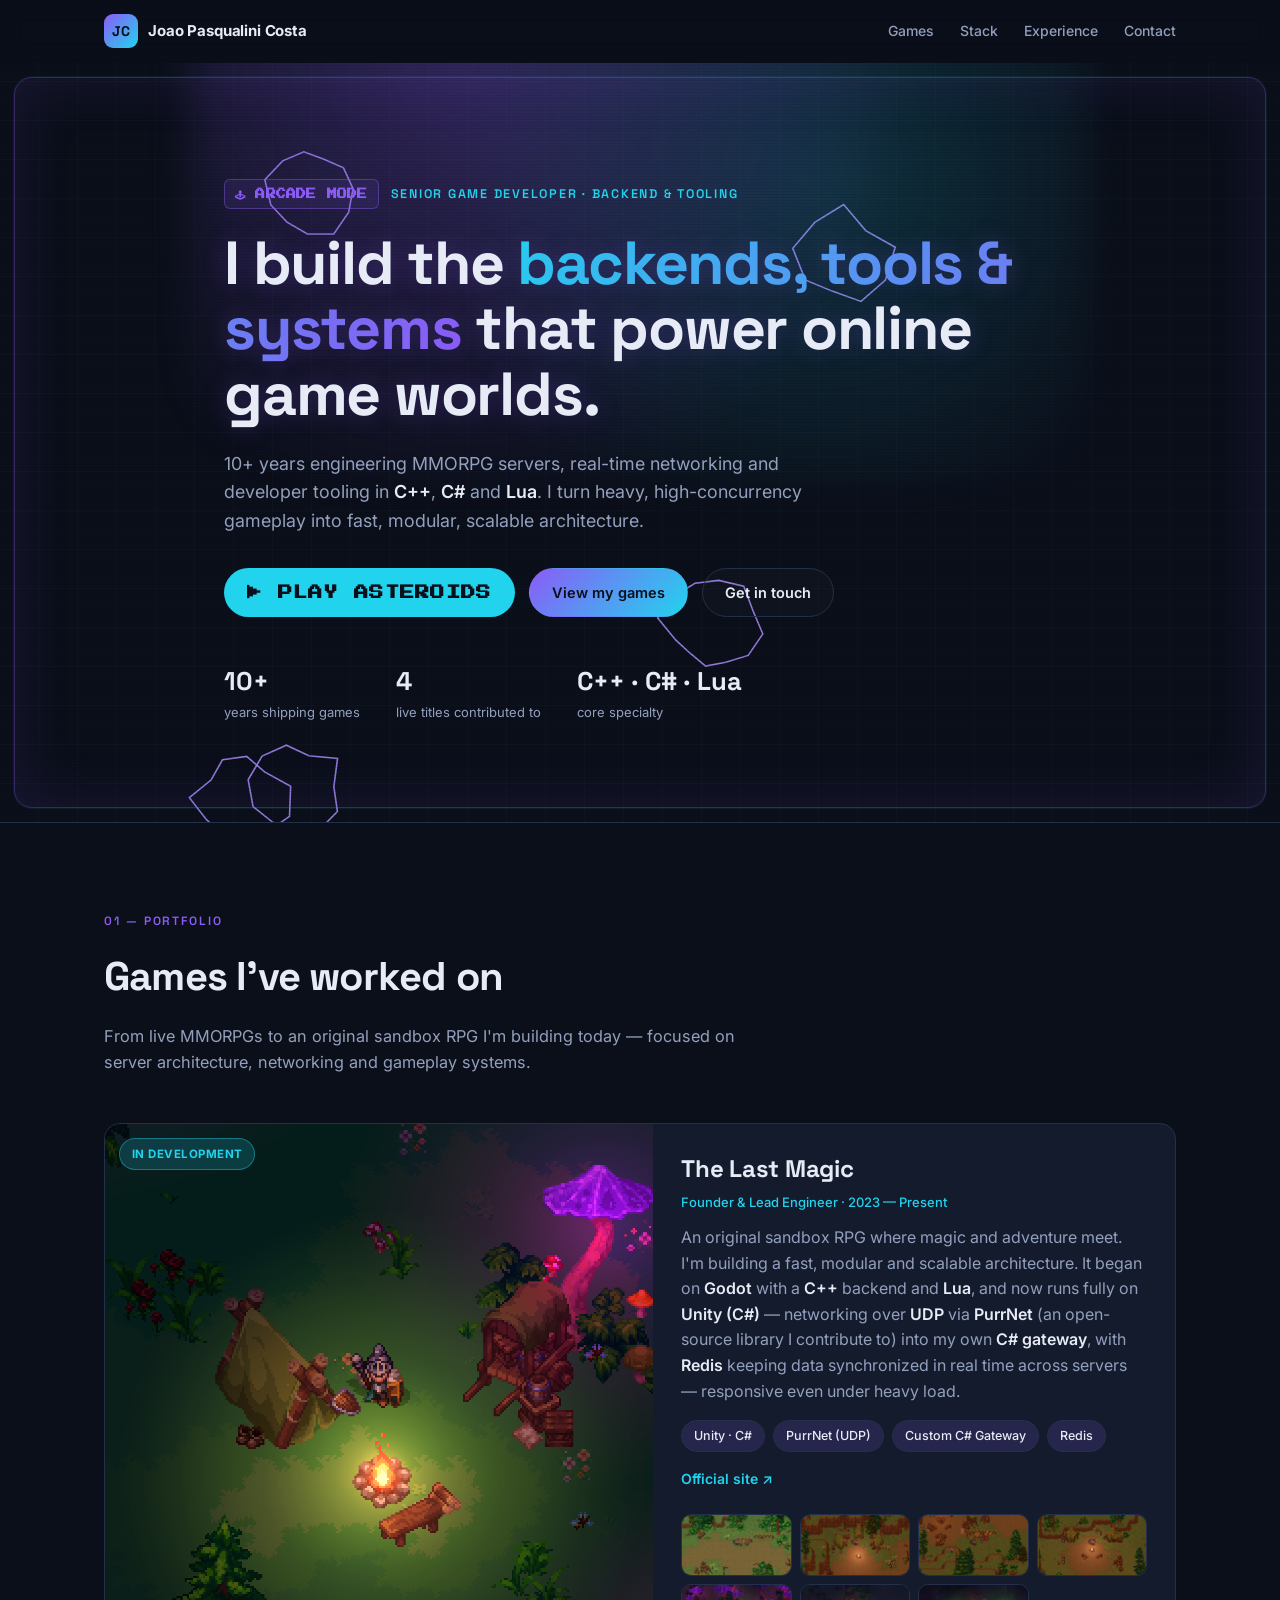
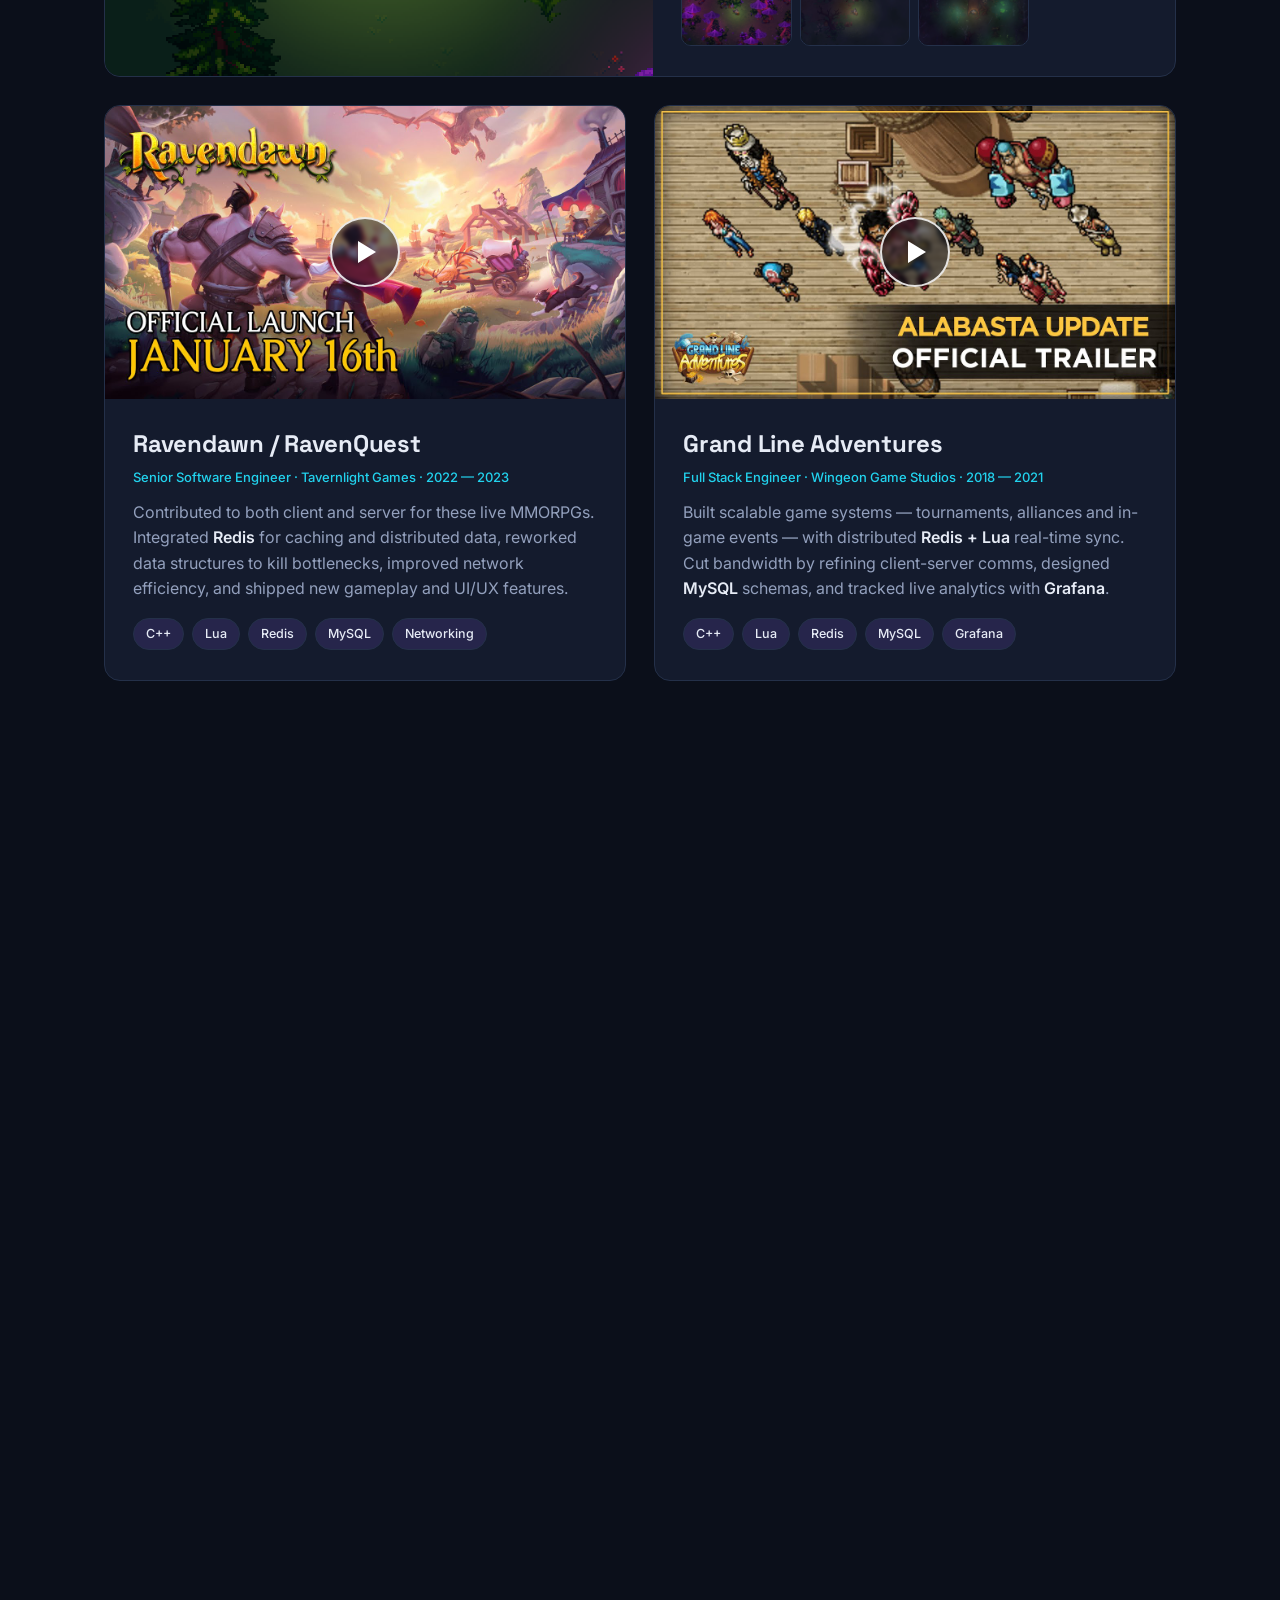
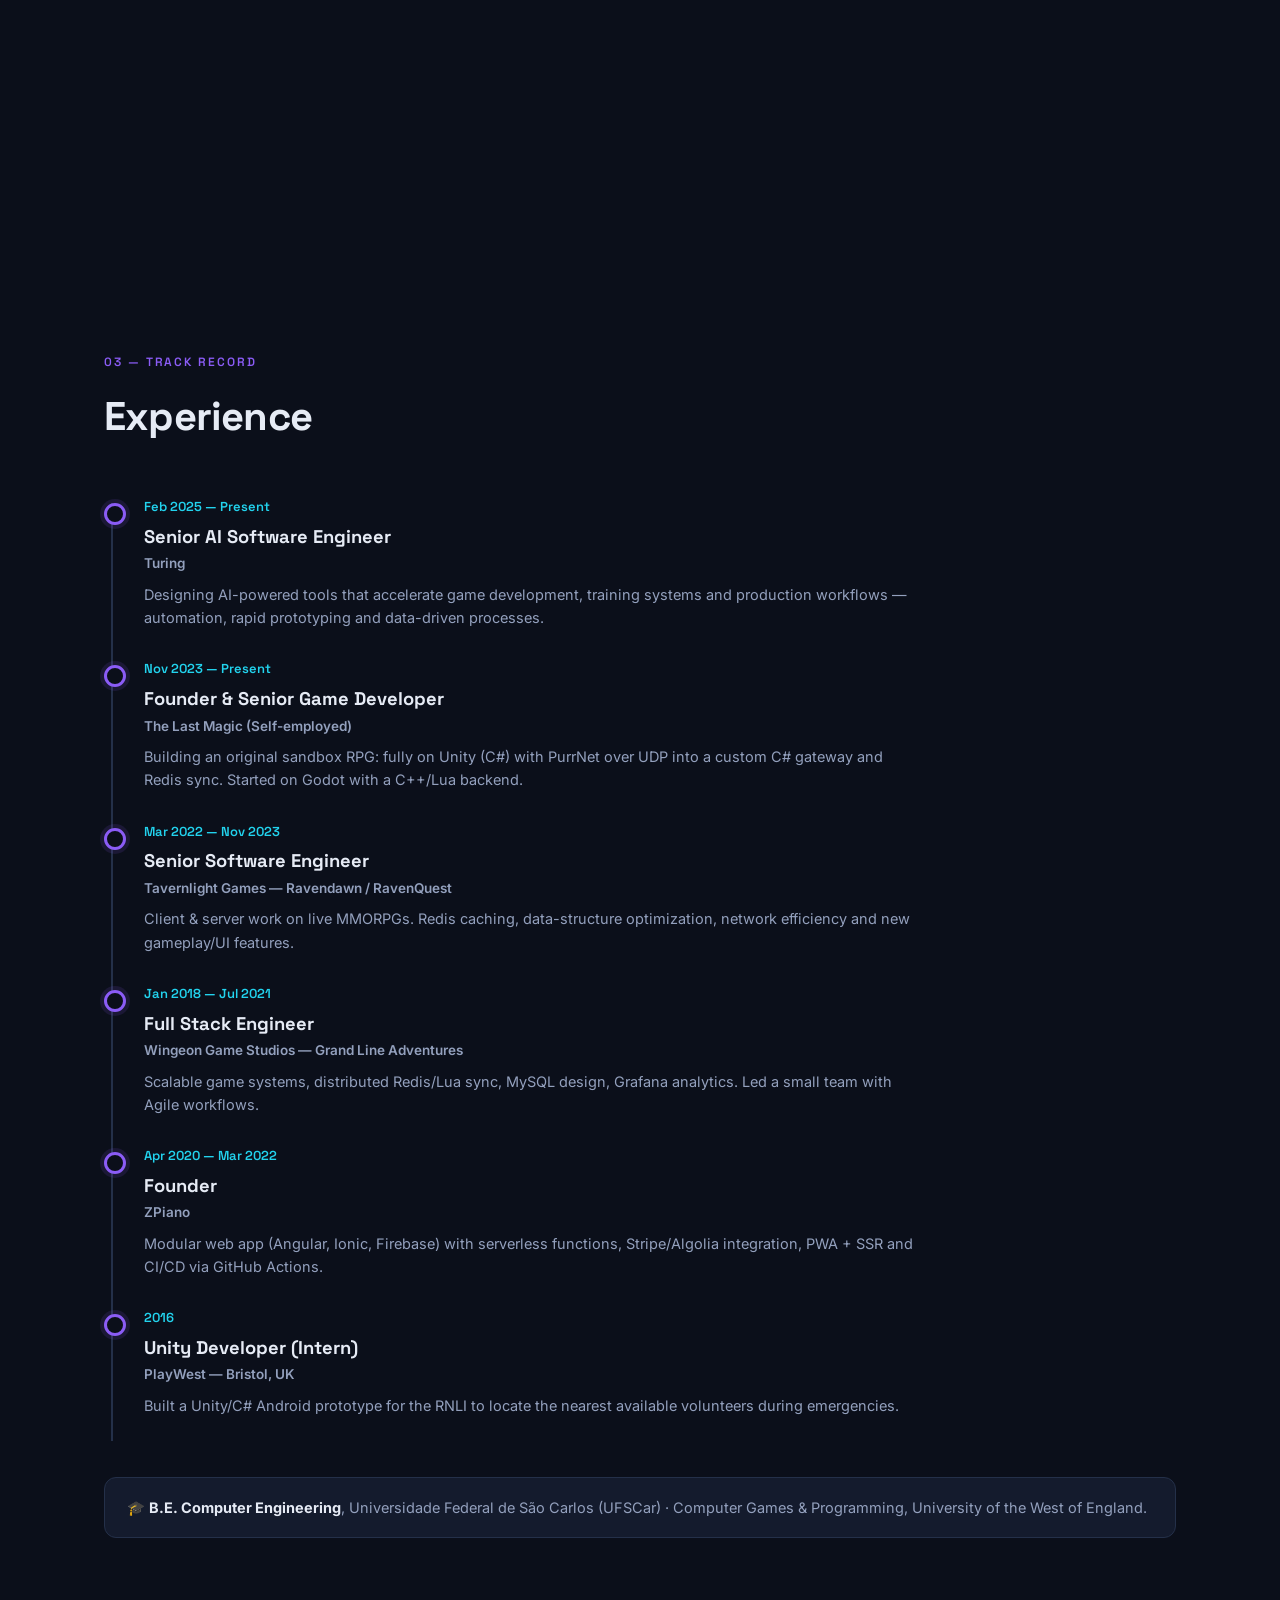
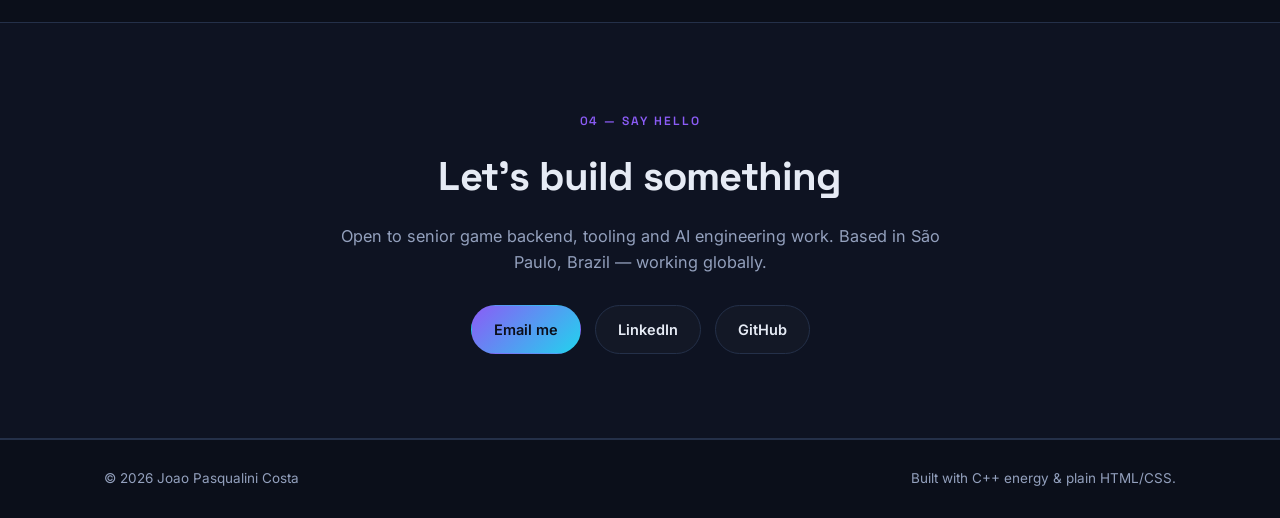
==== index.html @ 37dfdc65 "Add playable Asteroids arcade header Introduce a playable Asteroids minigame into the hero header: a" ====
<!DOCTYPE html>
<html lang="en">
<head>
  <meta charset="UTF-8" />
  <meta name="viewport" content="width=device-width, initial-scale=1.0" />
  <title>Joao Pasqualini Costa — Senior Game Developer</title>
  <meta name="description" content="Senior Game Developer & AI Software Engineer specializing in C++/Lua game backends, real-time networking, and tooling. Worked on Ravendawn, RavenQuest, Grand Line Adventures, and The Last Magic." />
  <meta name="author" content="Joao Pasqualini Costa" />
  <meta name="theme-color" content="#0b0f1a" />

  <!-- Open Graph -->
  <meta property="og:title" content="Joao Pasqualini Costa — Senior Game Developer" />
  <meta property="og:description" content="C++/Lua game backends, real-time networking & developer tooling. Builder of MMORPG worlds." />
  <meta property="og:type" content="website" />
  <meta property="og:image" content="assets/games/thelastmagic/game-preview.png" />

  <link rel="preconnect" href="https://fonts.googleapis.com" />
  <link rel="preconnect" href="https://fonts.gstatic.com" crossorigin />
  <link href="https://fonts.googleapis.com/css2?family=Inter:wght@400;500;600;700;800&family=Space+Grotesk:wght@500;600;700&family=Press+Start+2P&display=swap" rel="stylesheet" />
  <link rel="stylesheet" href="styles.css" />
</head>
<body>
  <!-- ===== NAV ===== -->
  <header class="nav" id="nav">
    <div class="nav__inner">
      <a href="#top" class="nav__brand">
        <span class="nav__mark">JC</span>
        <span class="nav__name">Joao Pasqualini Costa</span>
      </a>
      <nav class="nav__links" aria-label="Primary">
        <a href="#games">Games</a>
        <a href="#stack">Stack</a>
        <a href="#experience">Experience</a>
        <a href="#contact">Contact</a>
      </nav>
      <button class="nav__toggle" id="navToggle" aria-label="Toggle menu" aria-expanded="false">
        <span></span><span></span><span></span>
      </button>
    </div>
  </header>

  <main id="top">
    <!-- ===== HERO / ARCADE HEADER ===== -->
    <section class="hero" id="hero">
      <!-- Playable Asteroids backdrop -->
      <canvas class="hero__canvas" id="asteroids" aria-hidden="true"></canvas>
      <div class="hero__scanlines" aria-hidden="true"></div>
      <div class="hero__glow" aria-hidden="true"></div>

      <!-- In-game HUD -->
      <div class="hud" id="hud" hidden>
        <span class="hud__score">SCORE <b id="hudScore">0</b></span>
        <span class="hud__lives" id="hudLives">▲ ▲ ▲</span>
        <button class="hud__exit" id="gameExit" type="button">EXIT ✕</button>
      </div>

      <!-- Controls legend (desktop, while playing) -->
      <div class="controls" id="controlsHint" hidden>
        <span><kbd>◀</kbd><kbd>▶</kbd> Rotate</span>
        <span><kbd>▲</kbd> Thrust</span>
        <span><kbd>Space</kbd> Fire</span>
      </div>

      <!-- Game over overlay -->
      <div class="gameover" id="gameOver" hidden>
        <p class="gameover__title">GAME OVER</p>
        <p class="gameover__score">SCORE <span id="finalScore">0</span></p>
        <div class="gameover__actions">
          <button class="arcade-btn" id="gameRestart" type="button">↺ PLAY AGAIN</button>
          <button class="arcade-btn arcade-btn--ghost" id="gameOverExit" type="button">EXIT ✕</button>
        </div>
      </div>

      <!-- Touch controls (mobile) -->
      <div class="touch" id="touch" hidden>
        <div class="touch__left">
          <button class="touch__btn" data-key="ArrowLeft" aria-label="Rotate left">◀</button>
          <button class="touch__btn" data-key="ArrowRight" aria-label="Rotate right">▶</button>
        </div>
        <div class="touch__right">
          <button class="touch__btn" data-key="ArrowUp" aria-label="Thrust">▲</button>
          <button class="touch__btn touch__btn--fire" data-key="Space" aria-label="Fire">●</button>
        </div>
      </div>

      <div class="container hero__inner" id="heroContent">
        <p class="hero__eyebrow"><span class="hero__coin">🕹 ARCADE MODE</span> Senior Game Developer · Backend &amp; Tooling</p>
        <h1 class="hero__title">
          I build the <span class="grad">backends, tools &amp; systems</span> that power online game worlds.
        </h1>
        <p class="hero__lead">
          10+ years engineering MMORPG servers, real-time networking and developer tooling in
          <strong>C++</strong>, <strong>C#</strong> and <strong>Lua</strong>. I turn heavy, high-concurrency
          gameplay into fast, modular, scalable architecture.
        </p>
        <div class="hero__cta">
          <button class="btn btn--play" id="gameStart" type="button">▶ PLAY ASTEROIDS</button>
          <a class="btn btn--primary" href="#games">View my games</a>
          <a class="btn btn--ghost" href="#contact">Get in touch</a>
        </div>
        <ul class="hero__stats">
          <li><strong>10+</strong><span>years shipping games</span></li>
          <li><strong>4</strong><span>live titles contributed to</span></li>
          <li><strong>C++ · C# · Lua</strong><span>core specialty</span></li>
        </ul>
      </div>
    </section>

    <!-- ===== GAMES ===== -->
    <section class="section" id="games">
      <div class="container">
        <header class="section__head">
          <span class="section__kicker">01 — Portfolio</span>
          <h2 class="section__title">Games I've worked on</h2>
          <p class="section__sub">From live MMORPGs to an original sandbox RPG I'm building today — focused on server architecture, networking and gameplay systems.</p>
        </header>

        <!-- The Last Magic (featured) -->
        <article class="game game--featured">
          <div class="game__media">
            <span class="badge badge--live">In development</span>
            <img src="assets/games/thelastmagic/game-preview.png" alt="The Last Magic gameplay preview" loading="lazy" />
          </div>
          <div class="game__body">
            <div class="game__heading">
              <h3>The Last Magic</h3>
              <span class="game__role">Founder &amp; Lead Engineer · 2023 — Present</span>
            </div>
            <p>
              An original sandbox RPG where magic and adventure meet. I'm building a fast, modular and scalable
              architecture. It began on <strong>Godot</strong> with a <strong>C++</strong> backend and <strong>Lua</strong>,
              and now runs fully on <strong>Unity (C#)</strong> — networking over <strong>UDP</strong> via
              <strong>PurrNet</strong> (an open-source library I contribute to) into my own <strong>C# gateway</strong>,
              with <strong>Redis</strong> keeping data synchronized in real time across servers — responsive even under heavy load.
            </p>
            <ul class="chips">
              <li>Unity · C#</li><li>PurrNet (UDP)</li><li>Custom C# Gateway</li><li>Redis</li>
            </ul>
            <div class="game__links">
              <a class="link" href="https://thelastmagic.com/media" target="_blank" rel="noopener">Official site ↗</a>
            </div>

            <div class="gallery" id="tlm-gallery">
              <button class="gallery__thumb" data-full="assets/games/thelastmagic/1.png"><img src="assets/games/thelastmagic/1.png" alt="The Last Magic screenshot 1" loading="lazy" /></button>
              <button class="gallery__thumb" data-full="assets/games/thelastmagic/2.png"><img src="assets/games/thelastmagic/2.png" alt="The Last Magic screenshot 2" loading="lazy" /></button>
              <button class="gallery__thumb" data-full="assets/games/thelastmagic/3.png"><img src="assets/games/thelastmagic/3.png" alt="The Last Magic screenshot 3" loading="lazy" /></button>
              <button class="gallery__thumb" data-full="assets/games/thelastmagic/4.png"><img src="assets/games/thelastmagic/4.png" alt="The Last Magic screenshot 4" loading="lazy" /></button>
              <button class="gallery__thumb" data-full="assets/games/thelastmagic/5.png"><img src="assets/games/thelastmagic/5.png" alt="The Last Magic screenshot 5" loading="lazy" /></button>
              <button class="gallery__thumb" data-full="assets/games/thelastmagic/6.png"><img src="assets/games/thelastmagic/6.png" alt="The Last Magic screenshot 6" loading="lazy" /></button>
              <button class="gallery__thumb" data-full="assets/games/thelastmagic/7.png"><img src="assets/games/thelastmagic/7.png" alt="The Last Magic screenshot 7" loading="lazy" /></button>
            </div>
          </div>
        </article>

        <!-- Two-up grid: Ravendawn + Grand Line -->
        <div class="game-grid">
          <article class="game game--card">
            <button class="game__media game__media--video" data-video="shuULlsl6G8" aria-label="Play Ravendawn / RavenQuest trailer">
              <img src="assets/games/ravendawn/cover.jpg" alt="Ravendawn / RavenQuest" loading="lazy" />
              <span class="play" aria-hidden="true"></span>
            </button>
            <div class="game__body">
              <div class="game__heading">
                <h3>Ravendawn / RavenQuest</h3>
                <span class="game__role">Senior Software Engineer · Tavernlight Games · 2022 — 2023</span>
              </div>
              <p>
                Contributed to both client and server for these live MMORPGs. Integrated <strong>Redis</strong> for
                caching and distributed data, reworked data structures to kill bottlenecks, improved network
                efficiency, and shipped new gameplay and UI/UX features.
              </p>
              <ul class="chips">
                <li>C++</li><li>Lua</li><li>Redis</li><li>MySQL</li><li>Networking</li>
              </ul>
            </div>
          </article>

          <article class="game game--card">
            <button class="game__media game__media--video" data-video="isOuPakU_o4" aria-label="Play Grand Line Adventures trailer">
              <img src="assets/games/grandline/cover.jpg" alt="Grand Line Adventures" loading="lazy" />
              <span class="play" aria-hidden="true"></span>
            </button>
            <div class="game__body">
              <div class="game__heading">
                <h3>Grand Line Adventures</h3>
                <span class="game__role">Full Stack Engineer · Wingeon Game Studios · 2018 — 2021</span>
              </div>
              <p>
                Built scalable game systems — tournaments, alliances and in-game events — with distributed
                <strong>Redis + Lua</strong> real-time sync. Cut bandwidth by refining client-server comms, designed
                <strong>MySQL</strong> schemas, and tracked live analytics with <strong>Grafana</strong>.
              </p>
              <ul class="chips">
                <li>C++</li><li>Lua</li><li>Redis</li><li>MySQL</li><li>Grafana</li>
              </ul>
            </div>
          </article>
        </div>
      </div>
    </section>

    <!-- ===== STACK ===== -->
    <section class="section section--alt" id="stack">
      <div class="container">
        <header class="section__head">
          <span class="section__kicker">02 — Toolbox</span>
          <h2 class="section__title">Stack &amp; specialties</h2>
          <p class="section__sub">My center of gravity is server-side: backend engines, real-time networking, data and the tooling that keeps a game studio moving.</p>
        </header>

        <div class="stack-grid">
          <div class="stack-card stack-card--wide">
            <h3>⚙️ Backend &amp; Game Servers</h3>
            <p>High-performance, event-driven game servers and gameplay systems.</p>
            <ul class="chips chips--lg">
              <li>C++</li><li>Lua</li><li>C#</li><li>Event-driven architecture</li><li>Modular &amp; scalable design</li><li>Game AI behaviors</li>
            </ul>
          </div>

          <div class="stack-card">
            <h3>🌐 Networking &amp; Real-time</h3>
            <p>Low-bandwidth, high-concurrency multiplayer.</p>
            <ul class="chips">
              <li>TCP</li><li>Redis pub/sub</li><li>Distributed sync</li><li>Caching</li>
            </ul>
          </div>

          <div class="stack-card">
            <h3>🗄️ Data &amp; Persistence</h3>
            <p>Schemas and stores tuned for game workloads.</p>
            <ul class="chips">
              <li>MySQL</li><li>Redis</li><li>Query optimization</li>
            </ul>
          </div>

          <div class="stack-card">
            <h3>🛠️ Tooling &amp; DevOps</h3>
            <p>Pipelines, analytics and automation for fast iteration.</p>
            <ul class="chips">
              <li>GitHub</li><li>GitHub Actions (CI/CD)</li><li>Grafana</li><li>Trello / Monday</li>
            </ul>
          </div>

          <div class="stack-card">
            <h3>🤖 AI &amp; Automation</h3>
            <p>AI-powered tools that accelerate development and reduce bottlenecks.</p>
            <ul class="chips">
              <li>AI dev tooling</li><li>Rapid prototyping</li><li>Workflow optimization</li><li>Python</li>
            </ul>
          </div>

          <div class="stack-card">
            <h3>🎮 Engines &amp; Web</h3>
            <p>Client-side and full-stack when a project needs it.</p>
            <ul class="chips">
              <li>Godot</li><li>Unity</li><li>TypeScript</li><li>Angular</li><li>Firebase</li>
            </ul>
          </div>
        </div>
      </div>
    </section>

    <!-- ===== EXPERIENCE ===== -->
    <section class="section" id="experience">
      <div class="container">
        <header class="section__head">
          <span class="section__kicker">03 — Track record</span>
          <h2 class="section__title">Experience</h2>
        </header>

        <ol class="timeline">
          <li class="timeline__item">
            <div class="timeline__when">Feb 2025 — Present</div>
            <div class="timeline__what">
              <h3>Senior AI Software Engineer</h3>
              <span class="timeline__org">Turing</span>
              <p>Designing AI-powered tools that accelerate game development, training systems and production workflows — automation, rapid prototyping and data-driven processes.</p>
            </div>
          </li>
          <li class="timeline__item">
            <div class="timeline__when">Nov 2023 — Present</div>
            <div class="timeline__what">
              <h3>Founder &amp; Senior Game Developer</h3>
              <span class="timeline__org">The Last Magic (Self-employed)</span>
              <p>Building an original sandbox RPG: fully on Unity (C#) with PurrNet over UDP into a custom C# gateway and Redis sync. Started on Godot with a C++/Lua backend.</p>
            </div>
          </li>
          <li class="timeline__item">
            <div class="timeline__when">Mar 2022 — Nov 2023</div>
            <div class="timeline__what">
              <h3>Senior Software Engineer</h3>
              <span class="timeline__org">Tavernlight Games — Ravendawn / RavenQuest</span>
              <p>Client &amp; server work on live MMORPGs. Redis caching, data-structure optimization, network efficiency and new gameplay/UI features.</p>
            </div>
          </li>
          <li class="timeline__item">
            <div class="timeline__when">Jan 2018 — Jul 2021</div>
            <div class="timeline__what">
              <h3>Full Stack Engineer</h3>
              <span class="timeline__org">Wingeon Game Studios — Grand Line Adventures</span>
              <p>Scalable game systems, distributed Redis/Lua sync, MySQL design, Grafana analytics. Led a small team with Agile workflows.</p>
            </div>
          </li>
          <li class="timeline__item">
            <div class="timeline__when">Apr 2020 — Mar 2022</div>
            <div class="timeline__what">
              <h3>Founder</h3>
              <span class="timeline__org">ZPiano</span>
              <p>Modular web app (Angular, Ionic, Firebase) with serverless functions, Stripe/Algolia integration, PWA + SSR and CI/CD via GitHub Actions.</p>
            </div>
          </li>
          <li class="timeline__item">
            <div class="timeline__when">2016</div>
            <div class="timeline__what">
              <h3>Unity Developer (Intern)</h3>
              <span class="timeline__org">PlayWest — Bristol, UK</span>
              <p>Built a Unity/C# Android prototype for the RNLI to locate the nearest available volunteers during emergencies.</p>
            </div>
          </li>
        </ol>

        <p class="edu">
          🎓 <strong>B.E. Computer Engineering</strong>, Universidade Federal de São Carlos (UFSCar) ·
          Computer Games &amp; Programming, University of the West of England.
        </p>
      </div>
    </section>

    <!-- ===== CONTACT ===== -->
    <section class="section section--alt" id="contact">
      <div class="container contact">
        <span class="section__kicker">04 — Say hello</span>
        <h2 class="section__title">Let's build something</h2>
        <p class="section__sub">Open to senior game backend, tooling and AI engineering work. Based in São Paulo, Brazil — working globally.</p>
        <div class="contact__links">
          <a class="btn btn--primary" href="mailto:joao_pc23@hotmail.com">Email me</a>
          <a class="btn btn--ghost" href="https://www.linkedin.com/in/joaopasqualini-costa-9908051a0" target="_blank" rel="noopener">LinkedIn</a>
          <a class="btn btn--ghost" href="https://github.com/conde2" target="_blank" rel="noopener">GitHub</a>
        </div>
      </div>
    </section>
  </main>

  <footer class="footer">
    <div class="container footer__inner">
      <span>© <span id="year"></span> Joao Pasqualini Costa</span>
      <span>Built with C++ energy &amp; plain HTML/CSS.</span>
    </div>
  </footer>

  <!-- Lightbox -->
  <div class="lightbox" id="lightbox" aria-hidden="true">
    <button class="lightbox__close" id="lightboxClose" aria-label="Close">×</button>
    <button class="lightbox__nav lightbox__nav--prev" id="lightboxPrev" aria-label="Previous">‹</button>
    <img class="lightbox__img" id="lightboxImg" alt="" />
    <button class="lightbox__nav lightbox__nav--next" id="lightboxNext" aria-label="Next">›</button>
  </div>

  <!-- Video modal -->
  <div class="videobox" id="videobox" aria-hidden="true">
    <button class="lightbox__close" id="videoClose" aria-label="Close">×</button>
    <div class="videobox__frame">
      <iframe id="videoFrame" title="Trailer" allow="accelerometer; autoplay; clipboard-write; encrypted-media; gyroscope; picture-in-picture" allowfullscreen></iframe>
    </div>
  </div>

  <script src="asteroids.js"></script>
  <script src="script.js"></script>
</body>
</html>
---- styles.css ----
/* ===== Tokens ===== */
:root {
  --bg:        #0b0f1a;
  --bg-alt:    #0e1322;
  --card:      #141b2d;
  --card-2:    #1a2236;
  --border:    #243049;
  --text:      #e6ebf5;
  --muted:     #93a0bd;
  --accent:    #8b5cf6;
  --accent-2:  #22d3ee;
  --accent-soft: rgba(139, 92, 246, 0.15);
  --radius:    16px;
  --maxw:      1120px;
  --shadow:    0 20px 50px -20px rgba(0, 0, 0, 0.7);
  --font:      'Inter', system-ui, -apple-system, Segoe UI, Roboto, sans-serif;
  --display:   'Space Grotesk', var(--font);
}

* { box-sizing: border-box; margin: 0; padding: 0; }
[hidden] { display: none !important; }
html { scroll-behavior: smooth; scroll-padding-top: 80px; }
body {
  font-family: var(--font);
  background: var(--bg);
  color: var(--text);
  line-height: 1.6;
  -webkit-font-smoothing: antialiased;
  overflow-x: hidden;
}
img { max-width: 100%; display: block; }
a { color: inherit; text-decoration: none; }
.container { width: 100%; max-width: var(--maxw); margin: 0 auto; padding: 0 24px; }
.grad {
  background: linear-gradient(100deg, var(--accent-2), var(--accent));
  -webkit-background-clip: text; background-clip: text; color: transparent;
}

/* ===== Nav ===== */
.nav {
  position: sticky; top: 0; z-index: 50;
  backdrop-filter: blur(12px);
  background: rgba(11, 15, 26, 0.72);
  border-bottom: 1px solid transparent;
  transition: border-color .3s, background .3s;
}
.nav.is-scrolled { border-color: var(--border); background: rgba(11, 15, 26, 0.9); }
.nav__inner {
  max-width: var(--maxw); margin: 0 auto; padding: 14px 24px;
  display: flex; align-items: center; justify-content: space-between; gap: 16px;
}
.nav__brand { display: flex; align-items: center; gap: 10px; font-weight: 700; }
.nav__mark {
  display: grid; place-items: center; width: 34px; height: 34px; border-radius: 9px;
  background: linear-gradient(135deg, var(--accent), var(--accent-2));
  color: #0b0f1a; font-family: var(--display); font-weight: 700; font-size: 14px;
}
.nav__name { font-size: 15px; letter-spacing: -.01em; }
.nav__links { display: flex; gap: 26px; }
.nav__links a { color: var(--muted); font-size: 14px; font-weight: 500; transition: color .2s; }
.nav__links a:hover { color: var(--text); }
.nav__toggle { display: none; flex-direction: column; gap: 5px; background: none; border: 0; cursor: pointer; padding: 6px; }
.nav__toggle span { width: 24px; height: 2px; background: var(--text); border-radius: 2px; transition: .3s; }

/* ===== Hero / Arcade header ===== */
.hero {
  position: relative; padding: 92px 0 76px; overflow: hidden;
  min-height: min(86vh, 760px); display: flex; align-items: center;
  border-bottom: 1px solid var(--border);
  background:
    linear-gradient(rgba(11,15,26,.4), rgba(11,15,26,.4)),
    repeating-linear-gradient(0deg, transparent 0 38px, rgba(36,48,73,.18) 38px 39px),
    repeating-linear-gradient(90deg, transparent 0 38px, rgba(36,48,73,.18) 38px 39px);
}
/* neon cabinet frame */
.hero::after {
  content: ""; position: absolute; inset: 14px; border-radius: 18px; z-index: 4;
  border: 1px solid rgba(139,92,246,.35);
  box-shadow: inset 0 0 60px rgba(139,92,246,.12), 0 0 0 1px rgba(34,211,238,.08);
  pointer-events: none;
}
.hero__canvas { position: absolute; inset: 0; width: 100%; height: 100%; z-index: 1; pointer-events: none; }
.hero__scanlines {
  position: absolute; inset: 0; z-index: 3; pointer-events: none; opacity: .5;
  background: repeating-linear-gradient(0deg, rgba(0,0,0,.18) 0 1px, transparent 1px 3px);
  mix-blend-mode: multiply;
}
.hero__glow {
  position: absolute; top: -180px; left: 50%; transform: translateX(-50%);
  width: 900px; height: 600px; z-index: 2;
  background: radial-gradient(circle at 30% 30%, rgba(139,92,246,.30), transparent 60%),
              radial-gradient(circle at 70% 50%, rgba(34,211,238,.18), transparent 55%);
  filter: blur(20px); pointer-events: none;
}
.hero__inner { position: relative; z-index: 5; max-width: 880px; transition: opacity .35s ease, transform .35s ease; }
.hero__eyebrow {
  font-family: var(--display); text-transform: uppercase; letter-spacing: .14em;
  font-size: 12.5px; color: var(--accent-2); font-weight: 600; margin-bottom: 22px;
  display: flex; align-items: center; gap: 12px; flex-wrap: wrap;
}
.hero__coin {
  font-family: 'Press Start 2P', var(--display); font-size: 10px; letter-spacing: .02em;
  color: var(--accent); padding: 6px 10px; border: 1px solid rgba(139,92,246,.4);
  border-radius: 6px; background: rgba(139,92,246,.1); animation: coinblink 1.4s steps(2) infinite;
}
@keyframes coinblink { 0%,60% { opacity: 1; } 61%,100% { opacity: .55; } }
.hero__title {
  font-family: var(--display); font-weight: 700; letter-spacing: -.02em;
  font-size: clamp(2.1rem, 5.2vw, 3.8rem); line-height: 1.08; margin-bottom: 22px;
  text-shadow: 0 0 24px rgba(139,92,246,.25);
}
.hero__lead { font-size: clamp(1rem, 1.4vw, 1.2rem); color: var(--muted); max-width: 640px; }
.hero__lead strong { color: var(--text); font-weight: 600; }
.hero__cta { display: flex; flex-wrap: wrap; gap: 14px; margin: 32px 0 44px; }
.hero__stats { display: flex; flex-wrap: wrap; gap: 36px; list-style: none; }
.hero__stats li { display: flex; flex-direction: column; }
.hero__stats strong { font-family: var(--display); font-size: 1.6rem; color: var(--text); }
.hero__stats span { font-size: 13px; color: var(--muted); }

/* Playing state: fade the marketing copy, let the game breathe */
.hero.is-playing .hero__inner { opacity: 0; transform: scale(.98); pointer-events: none; }
.hero.is-playing .hero__canvas { pointer-events: auto; }
.hero.is-playing .hero__scanlines { opacity: .35; }

/* Play button (arcade) */
.btn--play {
  font-family: 'Press Start 2P', var(--display); font-size: 11px; letter-spacing: .02em;
  color: #0b0f1a; background: var(--accent-2); border-color: var(--accent-2);
  box-shadow: 0 0 0 0 rgba(34,211,238,.5); animation: playpulse 2s infinite;
}
.btn--play:hover { transform: translateY(-2px); background: #5ee7f7; }
@keyframes playpulse {
  0% { box-shadow: 0 0 0 0 rgba(34,211,238,.5); }
  70% { box-shadow: 0 0 0 12px rgba(34,211,238,0); }
  100% { box-shadow: 0 0 0 0 rgba(34,211,238,0); }
}

/* HUD */
.hud {
  position: absolute; top: 30px; left: 0; right: 0; z-index: 6;
  display: flex; align-items: center; justify-content: space-between; gap: 16px;
  padding: 0 40px; font-family: 'Press Start 2P', var(--display); font-size: 12px;
  color: var(--accent-2); pointer-events: none;
}
.hud__score b { color: #fff; }
.hud__lives { color: var(--accent); letter-spacing: 3px; }
.hud__exit {
  font-family: inherit; font-size: 10px; color: #0b0f1a; background: var(--accent-2);
  border: 1px solid var(--accent-2); border-radius: 6px; padding: 9px 12px; cursor: pointer; pointer-events: auto;
  box-shadow: 0 0 16px rgba(34,211,238,.45); transition: transform .15s, background .2s, box-shadow .2s;
}
.hud__exit:hover { background: #5ee7f7; transform: translateY(-1px); box-shadow: 0 0 22px rgba(34,211,238,.7); }

/* Controls legend */
.controls {
  position: absolute; left: 50%; bottom: 26px; transform: translateX(-50%); z-index: 6;
  display: flex; gap: 22px; flex-wrap: wrap; justify-content: center;
  padding: 10px 18px; border-radius: 10px; pointer-events: none;
  background: rgba(11,15,26,.6); border: 1px solid var(--border); backdrop-filter: blur(6px);
  font-size: 12.5px; color: var(--muted);
}
.controls span { display: inline-flex; align-items: center; gap: 7px; }
.controls kbd {
  font-family: 'Press Start 2P', var(--display); font-size: 9px; line-height: 1; color: var(--text);
  background: rgba(255,255,255,.06); border: 1px solid var(--border); border-bottom-width: 2px;
  border-radius: 5px; padding: 6px 7px; min-width: 22px; text-align: center;
}

/* Game over */
.gameover {
  position: absolute; inset: 0; z-index: 7; display: grid; place-content: center; gap: 18px;
  text-align: center; background: rgba(5,8,15,.72); backdrop-filter: blur(2px);
}
.gameover__title {
  font-family: 'Press Start 2P', var(--display); font-size: clamp(20px, 5vw, 40px);
  color: var(--accent); text-shadow: 0 0 24px rgba(139,92,246,.6);
}
.gameover__score { font-family: 'Press Start 2P', var(--display); font-size: 14px; color: var(--accent-2); }
.arcade-btn {
  justify-self: center; font-family: 'Press Start 2P', var(--display); font-size: 12px;
  color: #0b0f1a; background: var(--accent-2); border: 0; border-radius: 8px;
  padding: 14px 20px; cursor: pointer; transition: transform .15s, background .2s;
}
.arcade-btn:hover { transform: translateY(-2px); background: #5ee7f7; }
.gameover__actions { display: flex; gap: 14px; justify-content: center; flex-wrap: wrap; }
.arcade-btn--ghost { background: transparent; color: var(--accent-2); border: 1px solid var(--accent-2); }
.arcade-btn--ghost:hover { background: rgba(34,211,238,.12); color: #fff; }

/* Touch controls */
.touch {
  position: absolute; left: 0; right: 0; bottom: 26px; z-index: 6;
  display: flex; justify-content: space-between; padding: 0 26px; pointer-events: none;
}
.touch__left, .touch__right { display: flex; gap: 14px; pointer-events: auto; }
.touch__btn {
  width: 58px; height: 58px; border-radius: 50%; font-size: 18px;
  background: rgba(20,27,45,.7); color: #fff; border: 1px solid var(--accent);
  backdrop-filter: blur(4px); cursor: pointer; user-select: none; -webkit-user-select: none; touch-action: none;
}
.touch__btn:active { background: var(--accent); }
.touch__btn--fire { color: var(--accent-2); border-color: var(--accent-2); font-size: 24px; }

/* ===== Buttons ===== */
.btn {
  display: inline-flex; align-items: center; gap: 8px;
  padding: 12px 22px; border-radius: 999px; font-weight: 600; font-size: 14.5px;
  border: 1px solid transparent; cursor: pointer; transition: transform .15s, box-shadow .2s, background .2s;
}
.btn--primary { background: linear-gradient(135deg, var(--accent), var(--accent-2)); color: #0b0f1a; }
.btn--primary:hover { transform: translateY(-2px); box-shadow: 0 12px 30px -8px rgba(139,92,246,.6); }
.btn--ghost { border-color: var(--border); color: var(--text); background: rgba(255,255,255,.02); }
.btn--ghost:hover { border-color: var(--accent); color: #fff; transform: translateY(-2px); }

/* ===== Sections ===== */
.section { padding: 84px 0; }
.section--alt { background: var(--bg-alt); border-top: 1px solid var(--border); border-bottom: 1px solid var(--border); }
.section__head { max-width: 640px; margin-bottom: 48px; }
.section__kicker {
  font-family: var(--display); text-transform: uppercase; letter-spacing: .16em;
  font-size: 12px; color: var(--accent); font-weight: 600;
}
.section__title {
  font-family: var(--display); font-weight: 700; letter-spacing: -.02em;
  font-size: clamp(1.7rem, 3.4vw, 2.5rem); margin: 12px 0 14px;
}
.section__sub { color: var(--muted); font-size: 1.02rem; }

/* ===== Game cards ===== */
.game { background: var(--card); border: 1px solid var(--border); border-radius: var(--radius); overflow: hidden; }
.game__media { position: relative; aspect-ratio: 16 / 9; overflow: hidden; background: #0b0f1a; }
.game__media img { width: 100%; height: 100%; object-fit: cover; transition: transform .6s ease; }
.game:hover .game__media img { transform: scale(1.04); }
.game__body { padding: 26px 28px 30px; }
.game__heading { margin-bottom: 12px; }
.game__heading h3 { font-family: var(--display); font-size: 1.5rem; letter-spacing: -.01em; }
.game__role { display: block; font-size: 13px; color: var(--accent-2); margin-top: 4px; font-weight: 500; }
.game__body p { color: var(--muted); margin-bottom: 16px; }
.game__body p strong { color: var(--text); font-weight: 600; }
.game__links { margin-top: 14px; }
.link { color: var(--accent-2); font-weight: 600; font-size: 14px; }
.link:hover { color: #fff; }

.game--featured { margin-bottom: 28px; }
@media (min-width: 900px) {
  .game--featured { display: grid; grid-template-columns: 1.05fr 1fr; }
  .game--featured .game__media { aspect-ratio: auto; height: 100%; min-height: 420px; }
}

.badge {
  position: absolute; top: 14px; left: 14px; z-index: 2;
  font-size: 11.5px; font-weight: 700; letter-spacing: .04em; text-transform: uppercase;
  padding: 6px 12px; border-radius: 999px; backdrop-filter: blur(6px);
}
.badge--live { background: rgba(34,211,238,.18); color: var(--accent-2); border: 1px solid rgba(34,211,238,.4); }

.game-grid { display: grid; gap: 28px; grid-template-columns: 1fr; }
@media (min-width: 760px) { .game-grid { grid-template-columns: 1fr 1fr; } }

/* video overlay */
.game__media--video { display: block; cursor: pointer; }
.play {
  position: absolute; inset: 0; margin: auto; width: 70px; height: 70px;
  border-radius: 50%; background: rgba(11,15,26,.55); border: 2px solid rgba(255,255,255,.85);
  display: grid; place-items: center; transition: .25s; backdrop-filter: blur(2px);
}
.play::after { content: ""; border-style: solid; border-width: 11px 0 11px 18px; border-color: transparent transparent transparent #fff; margin-left: 4px; }
.game__media--video:hover .play { background: var(--accent); border-color: var(--accent); transform: scale(1.08); }

/* ===== Chips ===== */
.chips { display: flex; flex-wrap: wrap; gap: 8px; list-style: none; }
.chips li {
  font-size: 12.5px; font-weight: 500; color: var(--text);
  padding: 5px 12px; border-radius: 999px;
  background: var(--accent-soft); border: 1px solid var(--border);
}
.chips--lg li { font-size: 13.5px; padding: 7px 14px; }

/* ===== Gallery ===== */
.gallery { display: grid; grid-template-columns: repeat(4, 1fr); gap: 8px; margin-top: 22px; }
.gallery__thumb { padding: 0; border: 1px solid var(--border); border-radius: 10px; overflow: hidden; cursor: pointer; background: #0b0f1a; aspect-ratio: 16/9; }
.gallery__thumb img { width: 100%; height: 100%; object-fit: cover; transition: transform .4s, opacity .2s; opacity: .82; }
.gallery__thumb:hover img { transform: scale(1.08); opacity: 1; }
@media (max-width: 520px) { .gallery { grid-template-columns: repeat(3, 1fr); } }

/* ===== Stack grid ===== */
.stack-grid { display: grid; gap: 20px; grid-template-columns: repeat(auto-fit, minmax(260px, 1fr)); }
.stack-card {
  background: var(--card); border: 1px solid var(--border); border-radius: var(--radius);
  padding: 26px; transition: transform .2s, border-color .2s;
}
.stack-card:hover { transform: translateY(-4px); border-color: var(--accent); }
.stack-card--wide { grid-column: span 2; background: linear-gradient(160deg, var(--card-2), var(--card)); }
@media (max-width: 620px) { .stack-card--wide { grid-column: span 1; } }
.stack-card h3 { font-family: var(--display); font-size: 1.15rem; margin-bottom: 8px; }
.stack-card p { color: var(--muted); font-size: 14px; margin-bottom: 16px; }

/* ===== Timeline ===== */
.timeline { list-style: none; position: relative; max-width: 820px; }
.timeline::before { content: ""; position: absolute; left: 7px; top: 6px; bottom: 6px; width: 2px; background: var(--border); }
.timeline__item { position: relative; padding: 0 0 30px 40px; }
.timeline__item::before {
  content: ""; position: absolute; left: 0; top: 6px; width: 16px; height: 16px; border-radius: 50%;
  background: var(--bg); border: 3px solid var(--accent); box-shadow: 0 0 0 4px rgba(139,92,246,.12);
}
.timeline__when { font-family: var(--display); font-size: 13px; color: var(--accent-2); font-weight: 600; margin-bottom: 4px; }
.timeline__what h3 { font-size: 1.15rem; font-family: var(--display); }
.timeline__org { display: block; font-size: 13.5px; color: var(--muted); font-weight: 600; margin: 2px 0 8px; }
.timeline__what p { color: var(--muted); font-size: 14.5px; }
.edu { margin-top: 30px; padding: 18px 22px; background: var(--card); border: 1px solid var(--border); border-radius: 12px; color: var(--muted); font-size: 14.5px; }
.edu strong { color: var(--text); }

/* ===== Contact ===== */
.contact { text-align: center; max-width: 680px; }
.contact .section__sub { margin: 0 auto; }
.contact__links { display: flex; flex-wrap: wrap; gap: 14px; justify-content: center; margin-top: 30px; }

/* ===== Footer ===== */
.footer { border-top: 1px solid var(--border); padding: 28px 0; }
.footer__inner { display: flex; justify-content: space-between; flex-wrap: wrap; gap: 8px; color: var(--muted); font-size: 13.5px; }

/* ===== Lightbox ===== */
.lightbox {
  position: fixed; inset: 0; z-index: 100; display: none;
  background: rgba(5, 8, 15, 0.94); place-items: center; padding: 5vw;
}
.lightbox.is-open { display: grid; }
.lightbox__img { max-width: 92vw; max-height: 86vh; border-radius: 10px; box-shadow: var(--shadow); }
.lightbox__close, .lightbox__nav {
  position: absolute; background: rgba(255,255,255,.08); color: #fff; border: 1px solid var(--border);
  cursor: pointer; border-radius: 50%; display: grid; place-items: center; transition: .2s;
}
.lightbox__close { top: 22px; right: 22px; width: 44px; height: 44px; font-size: 26px; line-height: 1; }
.lightbox__nav { top: 50%; transform: translateY(-50%); width: 52px; height: 52px; font-size: 32px; }
.lightbox__nav--prev { left: 18px; }
.lightbox__nav--next { right: 18px; }
.lightbox__close:hover, .lightbox__nav:hover { background: var(--accent); border-color: var(--accent); }

/* ===== Video modal ===== */
.videobox {
  position: fixed; inset: 0; z-index: 100; display: none;
  background: rgba(5, 8, 15, 0.94); place-items: center; padding: 5vw;
}
.videobox.is-open { display: grid; }
.videobox__frame {
  width: min(92vw, 1100px); aspect-ratio: 16 / 9;
  border-radius: 12px; overflow: hidden; box-shadow: var(--shadow); background: #000;
}
.videobox__frame iframe { width: 100%; height: 100%; border: 0; display: block; }

/* video card uses a button element */
button.game__media--video { width: 100%; border: 0; padding: 0; background: #0b0f1a; cursor: pointer; }

/* ===== Reveal animation ===== */
.section, .game--featured, .game--card { opacity: 1; }
@media (prefers-reduced-motion: no-preference) {
  .reveal { opacity: 0; transform: translateY(24px); transition: opacity .6s ease, transform .6s ease; }
  .reveal.is-visible { opacity: 1; transform: none; }
}

/* ===== Mobile nav ===== */
@media (max-width: 720px) {
  .nav__name { display: none; }
  .nav__toggle { display: flex; }
  .nav__links {
    position: absolute; top: 100%; right: 0; left: 0;
    flex-direction: column; gap: 0; background: var(--bg-alt);
    border-bottom: 1px solid var(--border); padding: 8px 24px 16px;
    transform: translateY(-12px); opacity: 0; pointer-events: none; transition: .25s;
  }
  .nav__links.is-open { transform: none; opacity: 1; pointer-events: auto; }
  .nav__links a { padding: 12px 0; border-bottom: 1px solid var(--border); }
  .nav__links a:last-child { border-bottom: 0; }
}
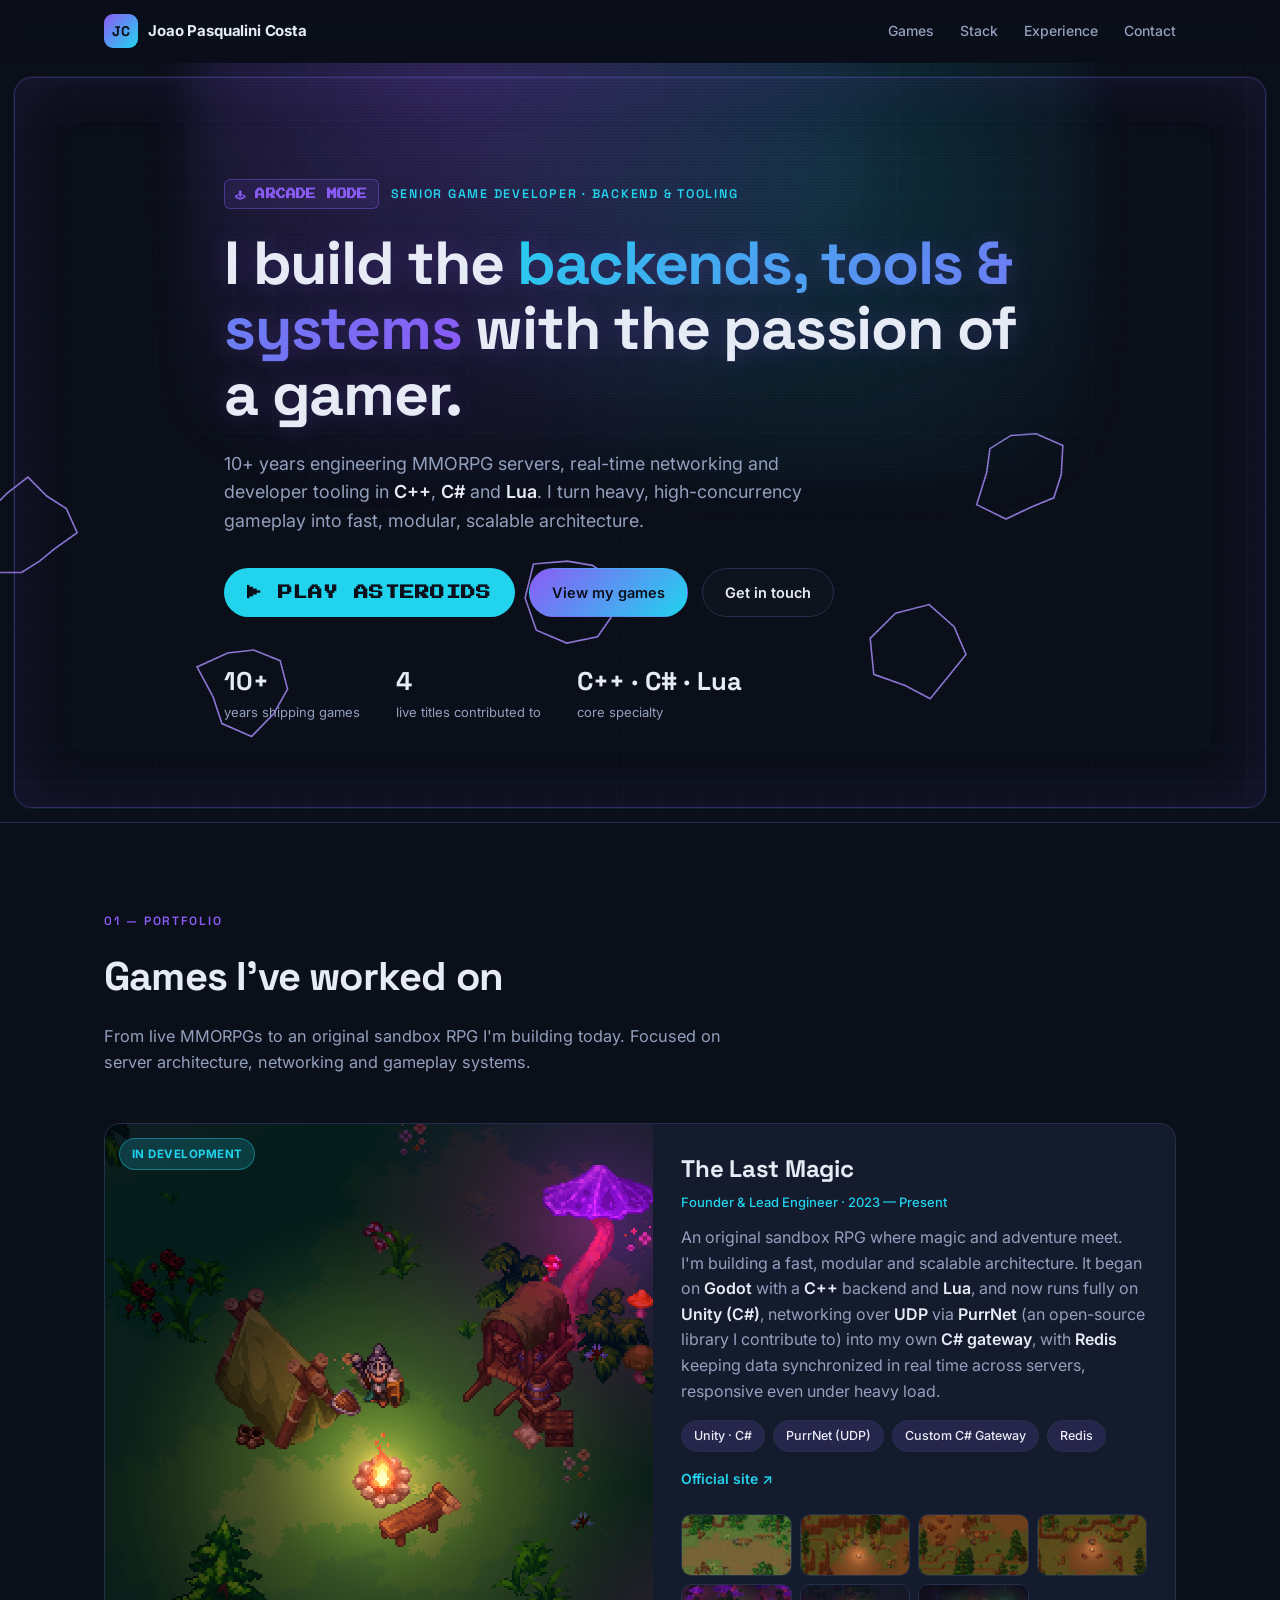
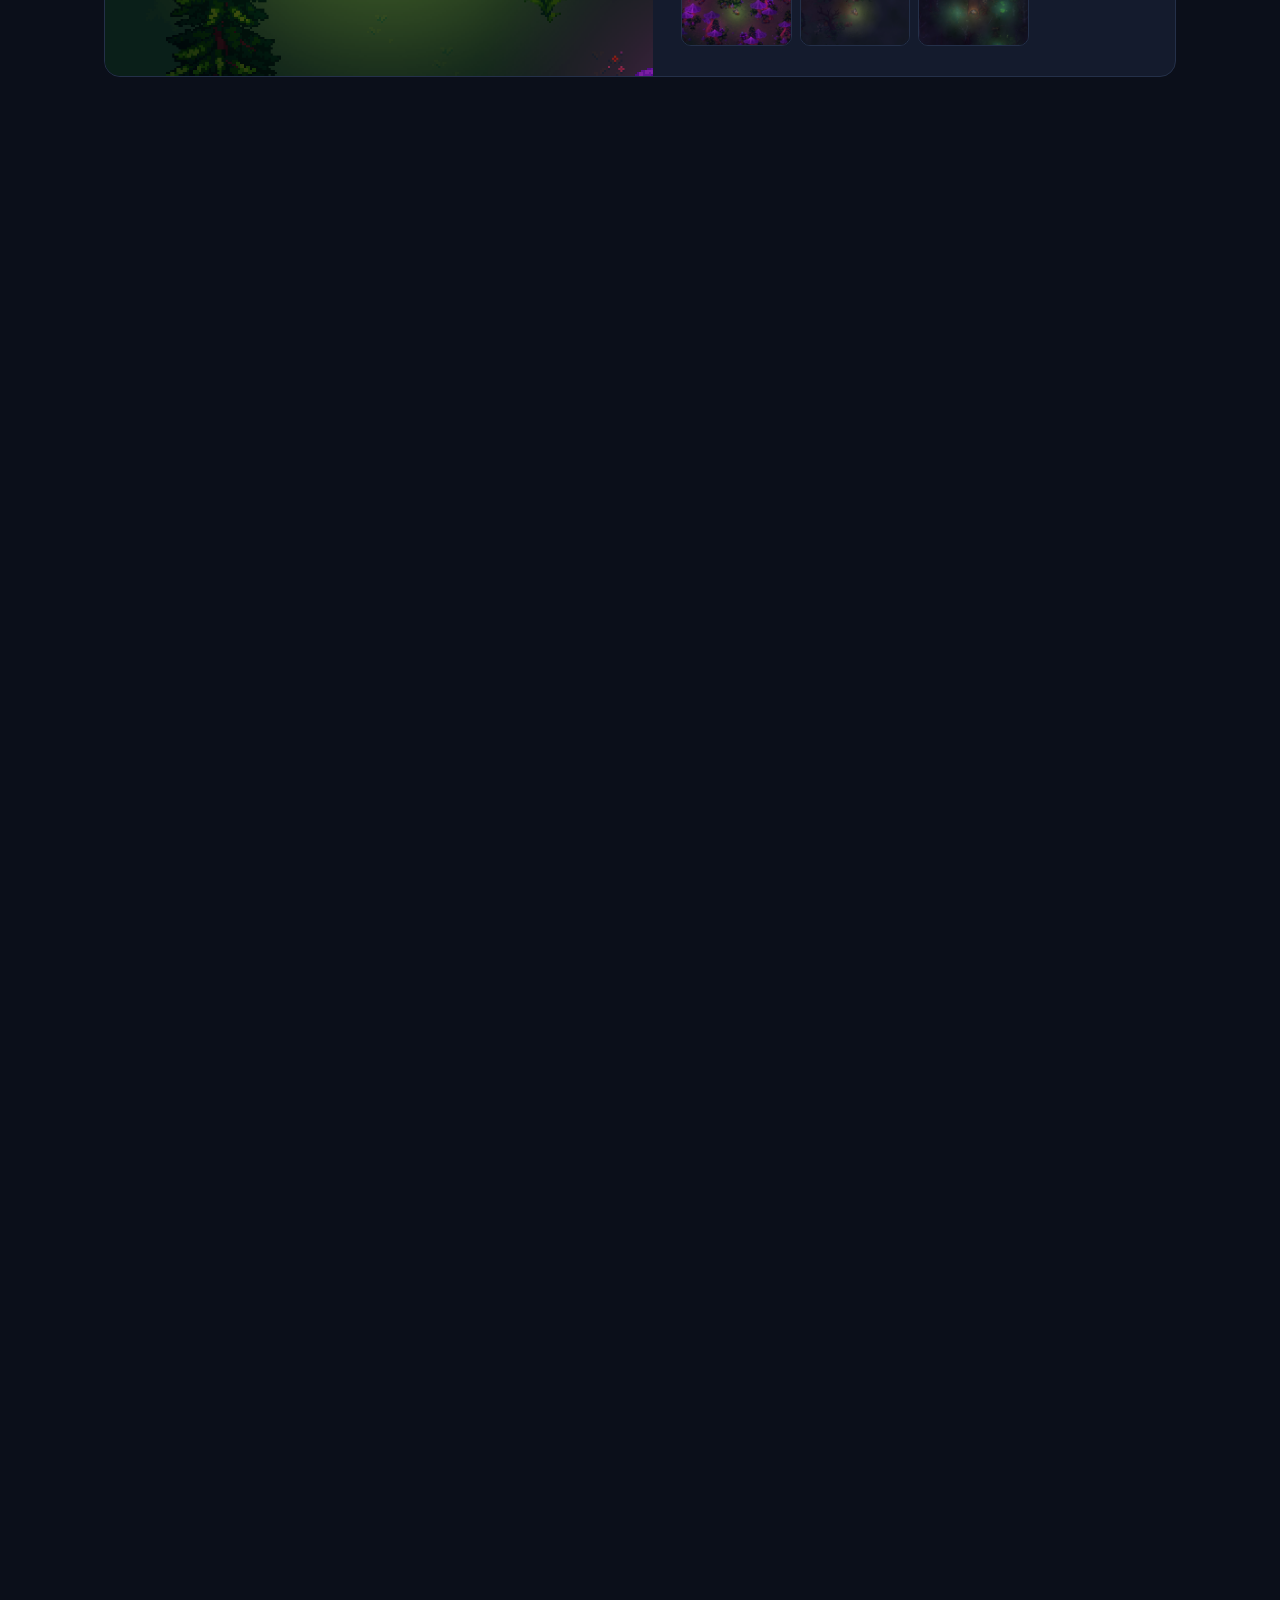
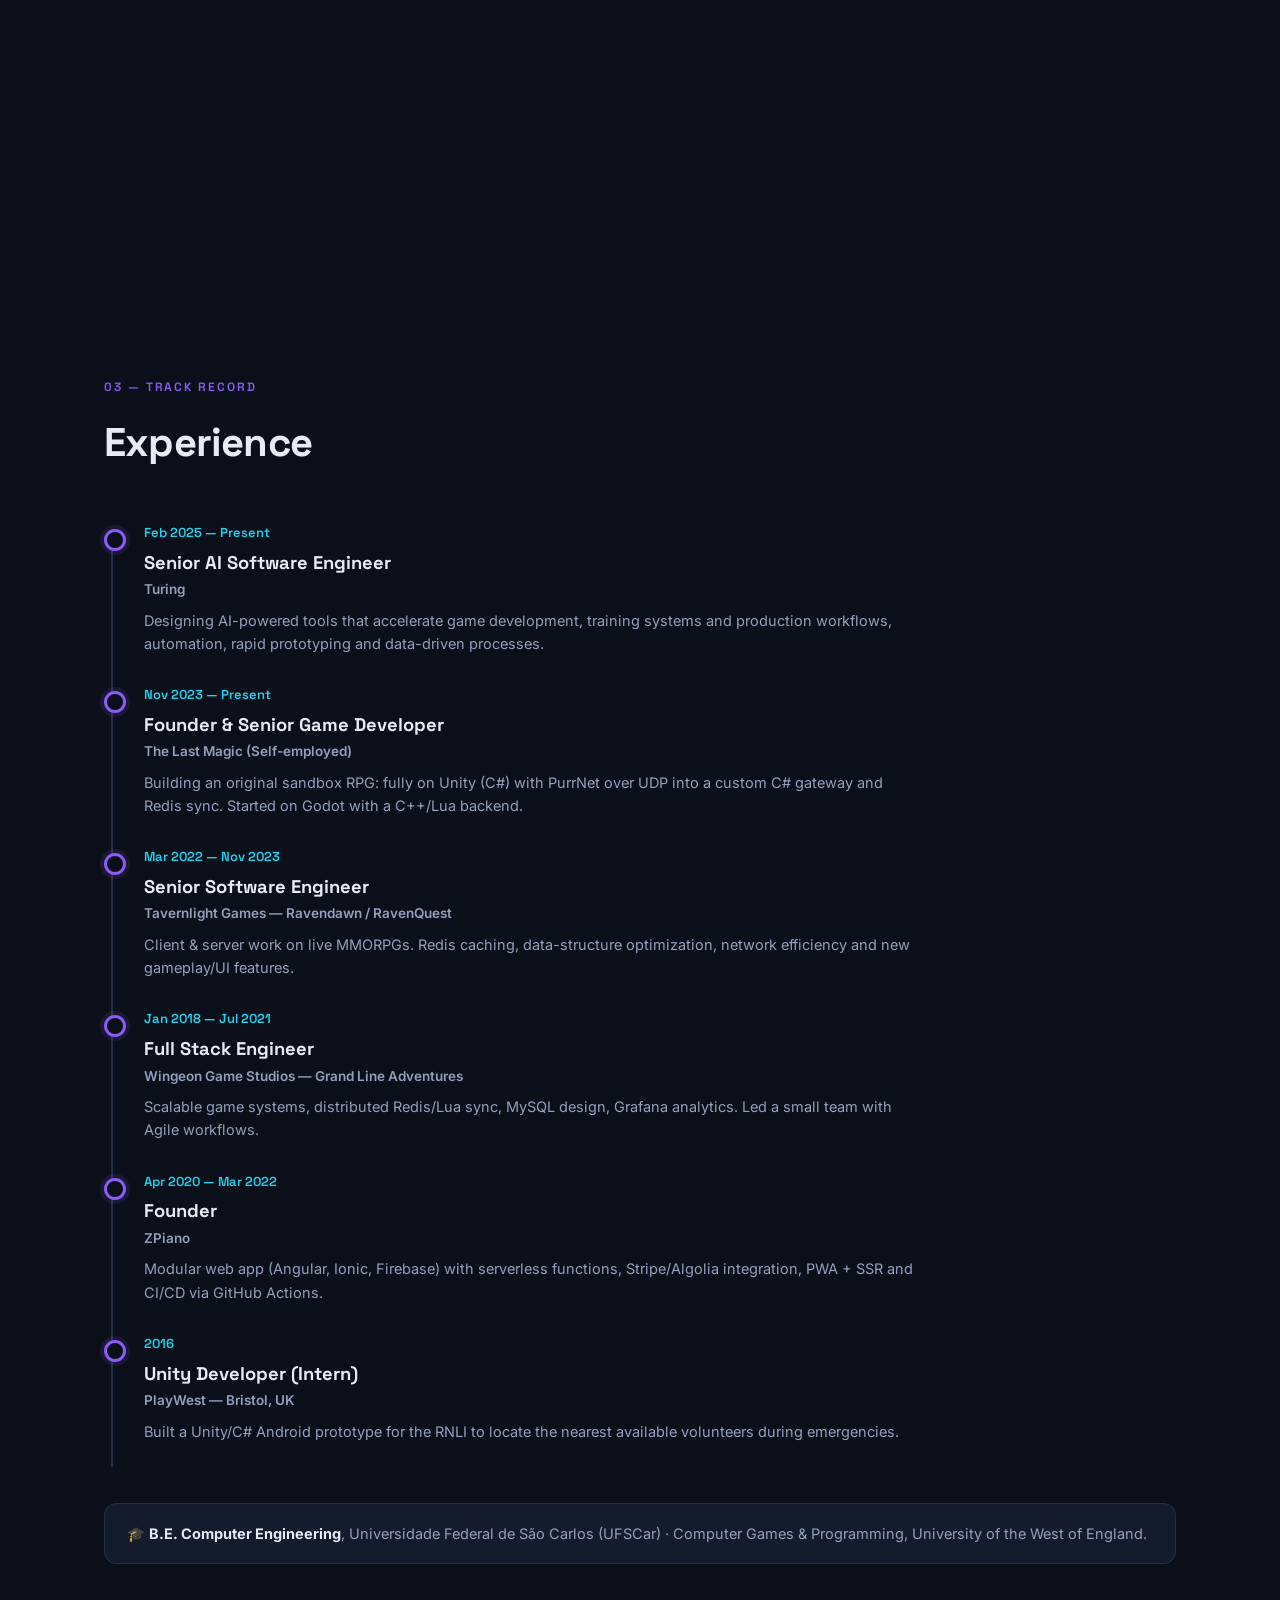
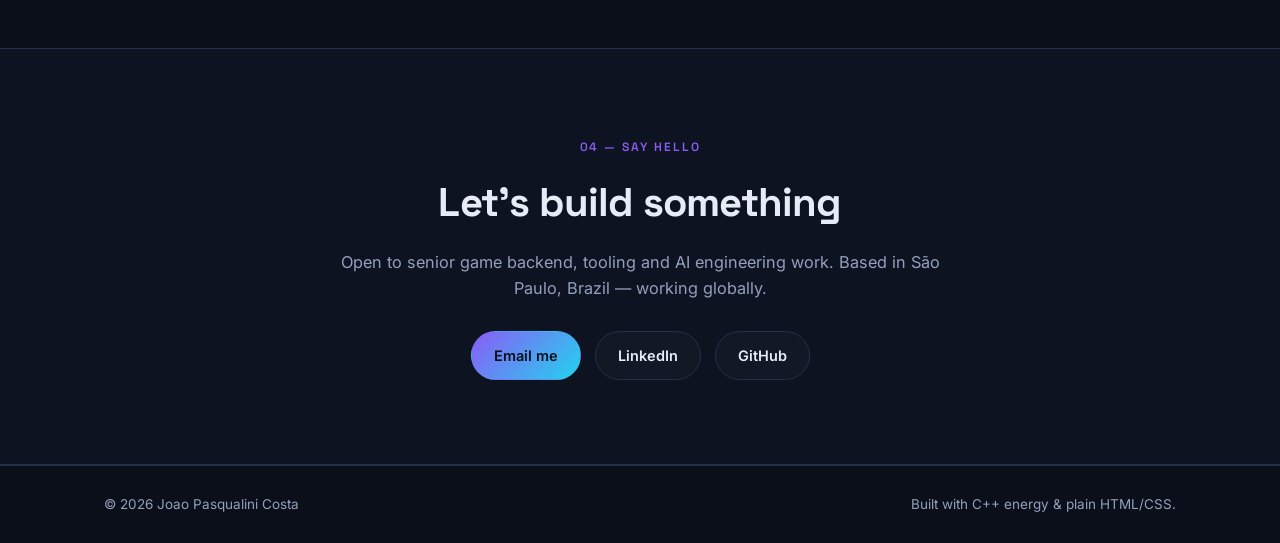
==== commit 4cee83db: "Update index.html" ====
--- a/index.html
+++ b/index.html
@@ -1,24 +1,30 @@
 <!DOCTYPE html>
 <html lang="en">
+
 <head>
   <meta charset="UTF-8" />
   <meta name="viewport" content="width=device-width, initial-scale=1.0" />
   <title>Joao Pasqualini Costa — Senior Game Developer</title>
-  <meta name="description" content="Senior Game Developer & AI Software Engineer specializing in C++/Lua game backends, real-time networking, and tooling. Worked on Ravendawn, RavenQuest, Grand Line Adventures, and The Last Magic." />
+  <meta name="description"
+    content="Senior Game Developer & AI Software Engineer specializing in C++/Lua game backends, real-time networking, and tooling. Worked on Ravendawn, RavenQuest, Grand Line Adventures, and The Last Magic." />
   <meta name="author" content="Joao Pasqualini Costa" />
   <meta name="theme-color" content="#0b0f1a" />
 
   <!-- Open Graph -->
   <meta property="og:title" content="Joao Pasqualini Costa — Senior Game Developer" />
-  <meta property="og:description" content="C++/Lua game backends, real-time networking & developer tooling. Builder of MMORPG worlds." />
+  <meta property="og:description"
+    content="C++/Lua game backends, real-time networking & developer tooling. Builder of MMORPG worlds." />
   <meta property="og:type" content="website" />
   <meta property="og:image" content="assets/games/thelastmagic/game-preview.png" />
 
   <link rel="preconnect" href="https://fonts.googleapis.com" />
   <link rel="preconnect" href="https://fonts.gstatic.com" crossorigin />
-  <link href="https://fonts.googleapis.com/css2?family=Inter:wght@400;500;600;700;800&family=Space+Grotesk:wght@500;600;700&family=Press+Start+2P&display=swap" rel="stylesheet" />
+  <link
+    href="https://fonts.googleapis.com/css2?family=Inter:wght@400;500;600;700;800&family=Space+Grotesk:wght@500;600;700&family=Press+Start+2P&display=swap"
+    rel="stylesheet" />
   <link rel="stylesheet" href="styles.css" />
 </head>
+
 <body>
   <!-- ===== NAV ===== -->
   <header class="nav" id="nav">
@@ -84,9 +90,10 @@
       </div>
 
       <div class="container hero__inner" id="heroContent">
-        <p class="hero__eyebrow"><span class="hero__coin">🕹 ARCADE MODE</span> Senior Game Developer · Backend &amp; Tooling</p>
+        <p class="hero__eyebrow"><span class="hero__coin">🕹 ARCADE MODE</span> Senior Game Developer · Backend &amp;
+          Tooling</p>
         <h1 class="hero__title">
-          I build the <span class="grad">backends, tools &amp; systems</span> that power online game worlds.
+          I build the <span class="grad">backends, tools &amp; systems</span> with the passion of a gamer.
         </h1>
         <p class="hero__lead">
           10+ years engineering MMORPG servers, real-time networking and developer tooling in
@@ -112,14 +119,16 @@
         <header class="section__head">
           <span class="section__kicker">01 — Portfolio</span>
           <h2 class="section__title">Games I've worked on</h2>
-          <p class="section__sub">From live MMORPGs to an original sandbox RPG I'm building today — focused on server architecture, networking and gameplay systems.</p>
+          <p class="section__sub">From live MMORPGs to an original sandbox RPG I'm building today. Focused on server
+            architecture, networking and gameplay systems.</p>
         </header>
 
         <!-- The Last Magic (featured) -->
         <article class="game game--featured">
           <div class="game__media">
             <span class="badge badge--live">In development</span>
-            <img src="assets/games/thelastmagic/game-preview.png" alt="The Last Magic gameplay preview" loading="lazy" />
+            <img src="assets/games/thelastmagic/game-preview.png" alt="The Last Magic gameplay preview"
+              loading="lazy" />
           </div>
           <div class="game__body">
             <div class="game__heading">
@@ -128,26 +137,38 @@
             </div>
             <p>
               An original sandbox RPG where magic and adventure meet. I'm building a fast, modular and scalable
-              architecture. It began on <strong>Godot</strong> with a <strong>C++</strong> backend and <strong>Lua</strong>,
-              and now runs fully on <strong>Unity (C#)</strong> — networking over <strong>UDP</strong> via
+              architecture. It began on <strong>Godot</strong> with a <strong>C++</strong> backend and
+              <strong>Lua</strong>,
+              and now runs fully on <strong>Unity (C#)</strong>, networking over <strong>UDP</strong> via
               <strong>PurrNet</strong> (an open-source library I contribute to) into my own <strong>C# gateway</strong>,
-              with <strong>Redis</strong> keeping data synchronized in real time across servers — responsive even under heavy load.
+              with <strong>Redis</strong> keeping data synchronized in real time across servers, responsive even under
+              heavy load.
             </p>
             <ul class="chips">
-              <li>Unity · C#</li><li>PurrNet (UDP)</li><li>Custom C# Gateway</li><li>Redis</li>
+              <li>Unity · C#</li>
+              <li>PurrNet (UDP)</li>
+              <li>Custom C# Gateway</li>
+              <li>Redis</li>
             </ul>
             <div class="game__links">
               <a class="link" href="https://thelastmagic.com/media" target="_blank" rel="noopener">Official site ↗</a>
             </div>
 
             <div class="gallery" id="tlm-gallery">
-              <button class="gallery__thumb" data-full="assets/games/thelastmagic/1.png"><img src="assets/games/thelastmagic/1.png" alt="The Last Magic screenshot 1" loading="lazy" /></button>
-              <button class="gallery__thumb" data-full="assets/games/thelastmagic/2.png"><img src="assets/games/thelastmagic/2.png" alt="The Last Magic screenshot 2" loading="lazy" /></button>
-              <button class="gallery__thumb" data-full="assets/games/thelastmagic/3.png"><img src="assets/games/thelastmagic/3.png" alt="The Last Magic screenshot 3" loading="lazy" /></button>
-              <button class="gallery__thumb" data-full="assets/games/thelastmagic/4.png"><img src="assets/games/thelastmagic/4.png" alt="The Last Magic screenshot 4" loading="lazy" /></button>
-              <button class="gallery__thumb" data-full="assets/games/thelastmagic/5.png"><img src="assets/games/thelastmagic/5.png" alt="The Last Magic screenshot 5" loading="lazy" /></button>
-              <button class="gallery__thumb" data-full="assets/games/thelastmagic/6.png"><img src="assets/games/thelastmagic/6.png" alt="The Last Magic screenshot 6" loading="lazy" /></button>
-              <button class="gallery__thumb" data-full="assets/games/thelastmagic/7.png"><img src="assets/games/thelastmagic/7.png" alt="The Last Magic screenshot 7" loading="lazy" /></button>
+              <button class="gallery__thumb" data-full="assets/games/thelastmagic/1.png"><img
+                  src="assets/games/thelastmagic/1.png" alt="The Last Magic screenshot 1" loading="lazy" /></button>
+              <button class="gallery__thumb" data-full="assets/games/thelastmagic/2.png"><img
+                  src="assets/games/thelastmagic/2.png" alt="The Last Magic screenshot 2" loading="lazy" /></button>
+              <button class="gallery__thumb" data-full="assets/games/thelastmagic/3.png"><img
+                  src="assets/games/thelastmagic/3.png" alt="The Last Magic screenshot 3" loading="lazy" /></button>
+              <button class="gallery__thumb" data-full="assets/games/thelastmagic/4.png"><img
+                  src="assets/games/thelastmagic/4.png" alt="The Last Magic screenshot 4" loading="lazy" /></button>
+              <button class="gallery__thumb" data-full="assets/games/thelastmagic/5.png"><img
+                  src="assets/games/thelastmagic/5.png" alt="The Last Magic screenshot 5" loading="lazy" /></button>
+              <button class="gallery__thumb" data-full="assets/games/thelastmagic/6.png"><img
+                  src="assets/games/thelastmagic/6.png" alt="The Last Magic screenshot 6" loading="lazy" /></button>
+              <button class="gallery__thumb" data-full="assets/games/thelastmagic/7.png"><img
+                  src="assets/games/thelastmagic/7.png" alt="The Last Magic screenshot 7" loading="lazy" /></button>
             </div>
           </div>
         </article>
@@ -155,7 +176,8 @@
         <!-- Two-up grid: Ravendawn + Grand Line -->
         <div class="game-grid">
           <article class="game game--card">
-            <button class="game__media game__media--video" data-video="shuULlsl6G8" aria-label="Play Ravendawn / RavenQuest trailer">
+            <button class="game__media game__media--video" data-video="shuULlsl6G8"
+              aria-label="Play Ravendawn / RavenQuest trailer">
               <img src="assets/games/ravendawn/cover.jpg" alt="Ravendawn / RavenQuest" loading="lazy" />
               <span class="play" aria-hidden="true"></span>
             </button>
@@ -170,13 +192,18 @@
                 efficiency, and shipped new gameplay and UI/UX features.
               </p>
               <ul class="chips">
-                <li>C++</li><li>Lua</li><li>Redis</li><li>MySQL</li><li>Networking</li>
+                <li>C++</li>
+                <li>Lua</li>
+                <li>Redis</li>
+                <li>MySQL</li>
+                <li>Networking</li>
               </ul>
             </div>
           </article>
 
           <article class="game game--card">
-            <button class="game__media game__media--video" data-video="isOuPakU_o4" aria-label="Play Grand Line Adventures trailer">
+            <button class="game__media game__media--video" data-video="isOuPakU_o4"
+              aria-label="Play Grand Line Adventures trailer">
               <img src="assets/games/grandline/cover.jpg" alt="Grand Line Adventures" loading="lazy" />
               <span class="play" aria-hidden="true"></span>
             </button>
@@ -186,12 +213,17 @@
                 <span class="game__role">Full Stack Engineer · Wingeon Game Studios · 2018 — 2021</span>
               </div>
               <p>
-                Built scalable game systems — tournaments, alliances and in-game events — with distributed
+                Built scalable game systems, tournaments, alliances, in-game events and chat all across multiple
+                servers, with distributed
                 <strong>Redis + Lua</strong> real-time sync. Cut bandwidth by refining client-server comms, designed
                 <strong>MySQL</strong> schemas, and tracked live analytics with <strong>Grafana</strong>.
               </p>
               <ul class="chips">
-                <li>C++</li><li>Lua</li><li>Redis</li><li>MySQL</li><li>Grafana</li>
+                <li>C++</li>
+                <li>Lua</li>
+                <li>Redis</li>
+                <li>MySQL</li>
+                <li>Grafana</li>
               </ul>
             </div>
           </article>
@@ -205,7 +237,8 @@
         <header class="section__head">
           <span class="section__kicker">02 — Toolbox</span>
           <h2 class="section__title">Stack &amp; specialties</h2>
-          <p class="section__sub">My center of gravity is server-side: backend engines, real-time networking, data and the tooling that keeps a game studio moving.</p>
+          <p class="section__sub">My center of gravity is server-side: backend engines, real-time networking, data and
+            the tooling that keeps a game studio moving.</p>
         </header>
 
         <div class="stack-grid">
@@ -213,7 +246,12 @@
             <h3>⚙️ Backend &amp; Game Servers</h3>
             <p>High-performance, event-driven game servers and gameplay systems.</p>
             <ul class="chips chips--lg">
-              <li>C++</li><li>Lua</li><li>C#</li><li>Event-driven architecture</li><li>Modular &amp; scalable design</li><li>Game AI behaviors</li>
+              <li>C++</li>
+              <li>Lua</li>
+              <li>C#</li>
+              <li>Event-driven architecture</li>
+              <li>Modular &amp; scalable design</li>
+              <li>Game AI behaviors</li>
             </ul>
           </div>
 
@@ -221,7 +259,10 @@
             <h3>🌐 Networking &amp; Real-time</h3>
             <p>Low-bandwidth, high-concurrency multiplayer.</p>
             <ul class="chips">
-              <li>TCP</li><li>Redis pub/sub</li><li>Distributed sync</li><li>Caching</li>
+              <li>TCP</li>
+              <li>Redis pub/sub</li>
+              <li>Distributed sync</li>
+              <li>Caching</li>
             </ul>
           </div>
 
@@ -229,7 +270,9 @@
             <h3>🗄️ Data &amp; Persistence</h3>
             <p>Schemas and stores tuned for game workloads.</p>
             <ul class="chips">
-              <li>MySQL</li><li>Redis</li><li>Query optimization</li>
+              <li>MySQL</li>
+              <li>Redis</li>
+              <li>Query optimization</li>
             </ul>
           </div>
 
@@ -237,7 +280,10 @@
             <h3>🛠️ Tooling &amp; DevOps</h3>
             <p>Pipelines, analytics and automation for fast iteration.</p>
             <ul class="chips">
-              <li>GitHub</li><li>GitHub Actions (CI/CD)</li><li>Grafana</li><li>Trello / Monday</li>
+              <li>GitHub</li>
+              <li>GitHub Actions (CI/CD)</li>
+              <li>Grafana</li>
+              <li>Trello / Monday</li>
             </ul>
           </div>
 
@@ -245,7 +291,10 @@
             <h3>🤖 AI &amp; Automation</h3>
             <p>AI-powered tools that accelerate development and reduce bottlenecks.</p>
             <ul class="chips">
-              <li>AI dev tooling</li><li>Rapid prototyping</li><li>Workflow optimization</li><li>Python</li>
+              <li>AI dev tooling</li>
+              <li>Rapid prototyping</li>
+              <li>Workflow optimization</li>
+              <li>Python</li>
             </ul>
           </div>
 
@@ -253,7 +302,11 @@
             <h3>🎮 Engines &amp; Web</h3>
             <p>Client-side and full-stack when a project needs it.</p>
             <ul class="chips">
-              <li>Godot</li><li>Unity</li><li>TypeScript</li><li>Angular</li><li>Firebase</li>
+              <li>Godot</li>
+              <li>Unity</li>
+              <li>TypeScript</li>
+              <li>Angular</li>
+              <li>Firebase</li>
             </ul>
           </div>
         </div>
@@ -274,7 +327,8 @@
             <div class="timeline__what">
               <h3>Senior AI Software Engineer</h3>
               <span class="timeline__org">Turing</span>
-              <p>Designing AI-powered tools that accelerate game development, training systems and production workflows — automation, rapid prototyping and data-driven processes.</p>
+              <p>Designing AI-powered tools that accelerate game development, training systems and production workflows,
+                automation, rapid prototyping and data-driven processes.</p>
             </div>
           </li>
           <li class="timeline__item">
@@ -282,7 +336,8 @@
             <div class="timeline__what">
               <h3>Founder &amp; Senior Game Developer</h3>
               <span class="timeline__org">The Last Magic (Self-employed)</span>
-              <p>Building an original sandbox RPG: fully on Unity (C#) with PurrNet over UDP into a custom C# gateway and Redis sync. Started on Godot with a C++/Lua backend.</p>
+              <p>Building an original sandbox RPG: fully on Unity (C#) with PurrNet over UDP into a custom C# gateway
+                and Redis sync. Started on Godot with a C++/Lua backend.</p>
             </div>
           </li>
           <li class="timeline__item">
@@ -290,7 +345,8 @@
             <div class="timeline__what">
               <h3>Senior Software Engineer</h3>
               <span class="timeline__org">Tavernlight Games — Ravendawn / RavenQuest</span>
-              <p>Client &amp; server work on live MMORPGs. Redis caching, data-structure optimization, network efficiency and new gameplay/UI features.</p>
+              <p>Client &amp; server work on live MMORPGs. Redis caching, data-structure optimization, network
+                efficiency and new gameplay/UI features.</p>
             </div>
           </li>
           <li class="timeline__item">
@@ -298,7 +354,8 @@
             <div class="timeline__what">
               <h3>Full Stack Engineer</h3>
               <span class="timeline__org">Wingeon Game Studios — Grand Line Adventures</span>
-              <p>Scalable game systems, distributed Redis/Lua sync, MySQL design, Grafana analytics. Led a small team with Agile workflows.</p>
+              <p>Scalable game systems, distributed Redis/Lua sync, MySQL design, Grafana analytics. Led a small team
+                with Agile workflows.</p>
             </div>
           </li>
           <li class="timeline__item">
@@ -306,7 +363,8 @@
             <div class="timeline__what">
               <h3>Founder</h3>
               <span class="timeline__org">ZPiano</span>
-              <p>Modular web app (Angular, Ionic, Firebase) with serverless functions, Stripe/Algolia integration, PWA + SSR and CI/CD via GitHub Actions.</p>
+              <p>Modular web app (Angular, Ionic, Firebase) with serverless functions, Stripe/Algolia integration, PWA +
+                SSR and CI/CD via GitHub Actions.</p>
             </div>
           </li>
           <li class="timeline__item">
@@ -314,7 +372,8 @@
             <div class="timeline__what">
               <h3>Unity Developer (Intern)</h3>
               <span class="timeline__org">PlayWest — Bristol, UK</span>
-              <p>Built a Unity/C# Android prototype for the RNLI to locate the nearest available volunteers during emergencies.</p>
+              <p>Built a Unity/C# Android prototype for the RNLI to locate the nearest available volunteers during
+                emergencies.</p>
             </div>
           </li>
         </ol>
@@ -331,10 +390,12 @@
       <div class="container contact">
         <span class="section__kicker">04 — Say hello</span>
         <h2 class="section__title">Let's build something</h2>
-        <p class="section__sub">Open to senior game backend, tooling and AI engineering work. Based in São Paulo, Brazil — working globally.</p>
+        <p class="section__sub">Open to senior game backend, tooling and AI engineering work. Based in São Paulo, Brazil
+          — working globally.</p>
         <div class="contact__links">
           <a class="btn btn--primary" href="mailto:joao_pc23@hotmail.com">Email me</a>
-          <a class="btn btn--ghost" href="https://www.linkedin.com/in/joaopasqualini-costa-9908051a0" target="_blank" rel="noopener">LinkedIn</a>
+          <a class="btn btn--ghost" href="https://www.linkedin.com/in/joaopasqualini-costa-9908051a0" target="_blank"
+            rel="noopener">LinkedIn</a>
           <a class="btn btn--ghost" href="https://github.com/conde2" target="_blank" rel="noopener">GitHub</a>
         </div>
       </div>
@@ -360,11 +421,14 @@
   <div class="videobox" id="videobox" aria-hidden="true">
     <button class="lightbox__close" id="videoClose" aria-label="Close">×</button>
     <div class="videobox__frame">
-      <iframe id="videoFrame" title="Trailer" allow="accelerometer; autoplay; clipboard-write; encrypted-media; gyroscope; picture-in-picture" allowfullscreen></iframe>
+      <iframe id="videoFrame" title="Trailer"
+        allow="accelerometer; autoplay; clipboard-write; encrypted-media; gyroscope; picture-in-picture"
+        allowfullscreen></iframe>
     </div>
   </div>
 
   <script src="asteroids.js"></script>
   <script src="script.js"></script>
 </body>
-</html>
+
+</html>
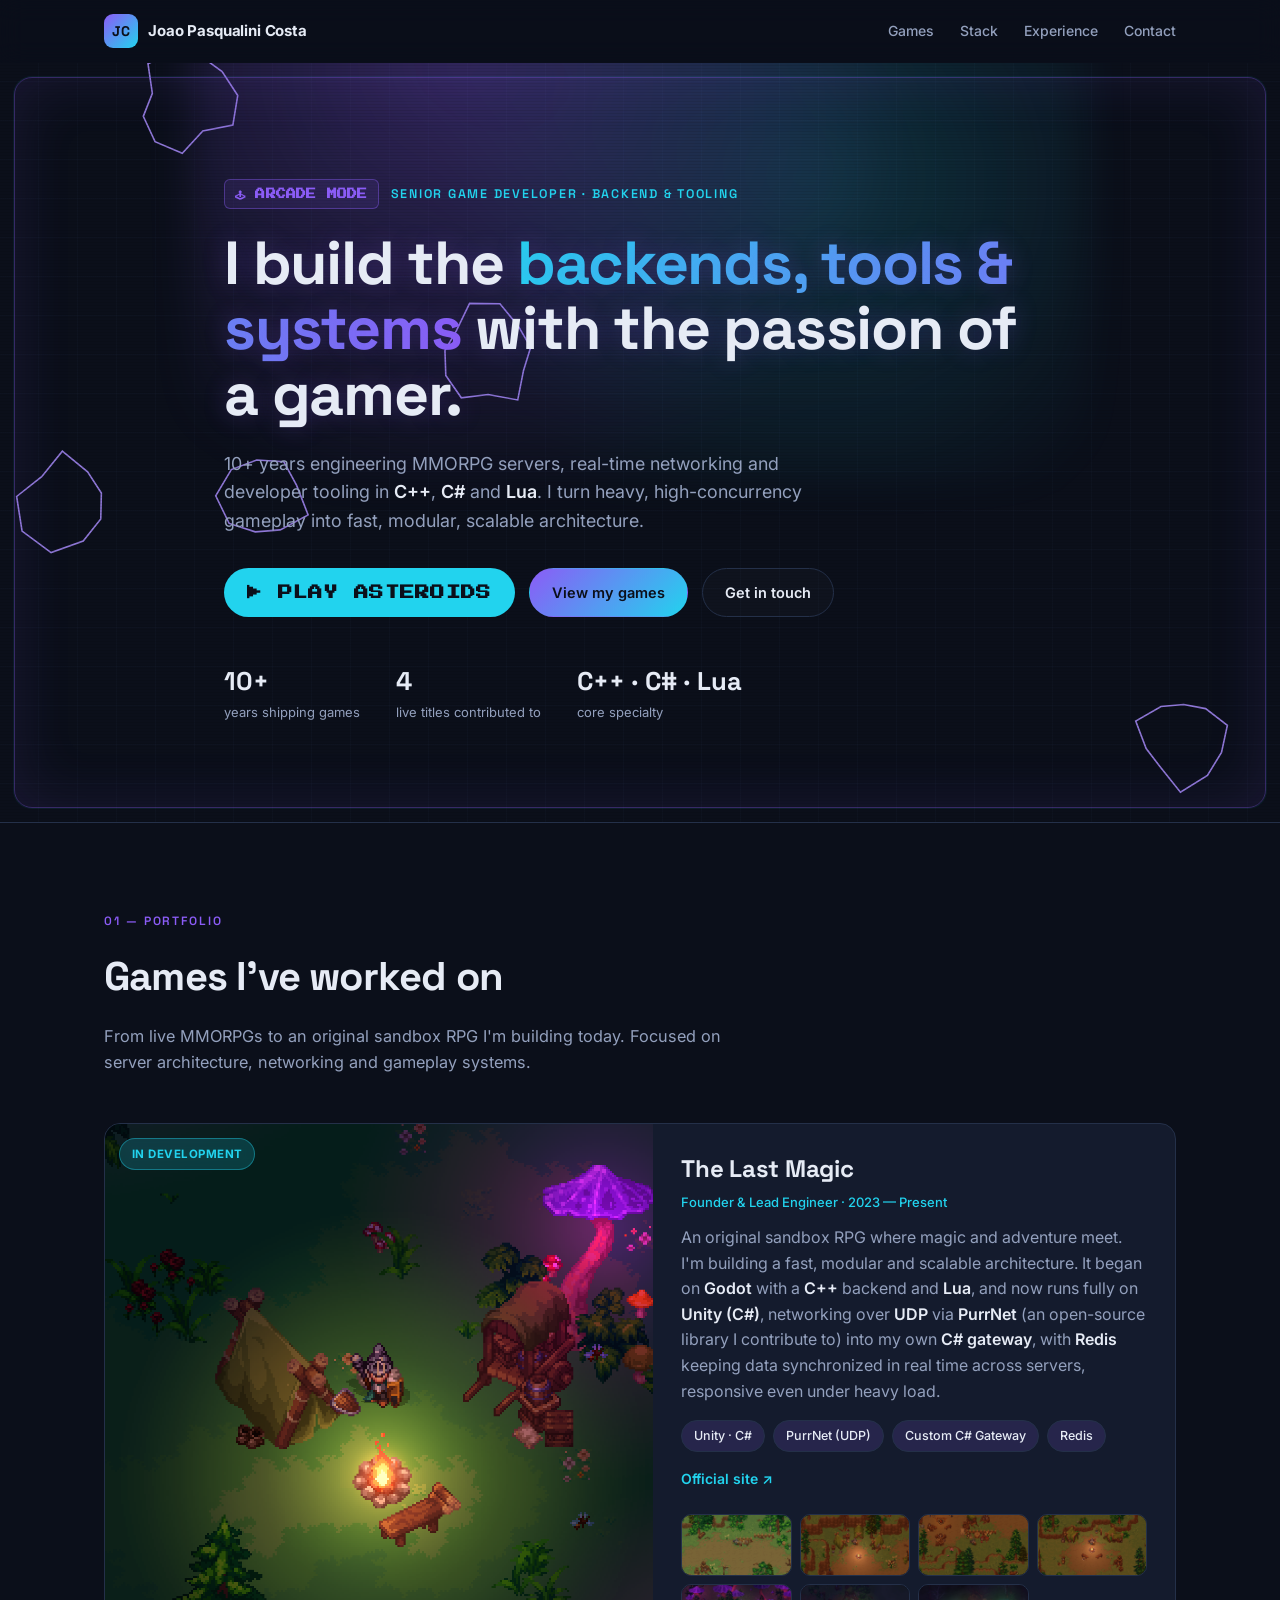
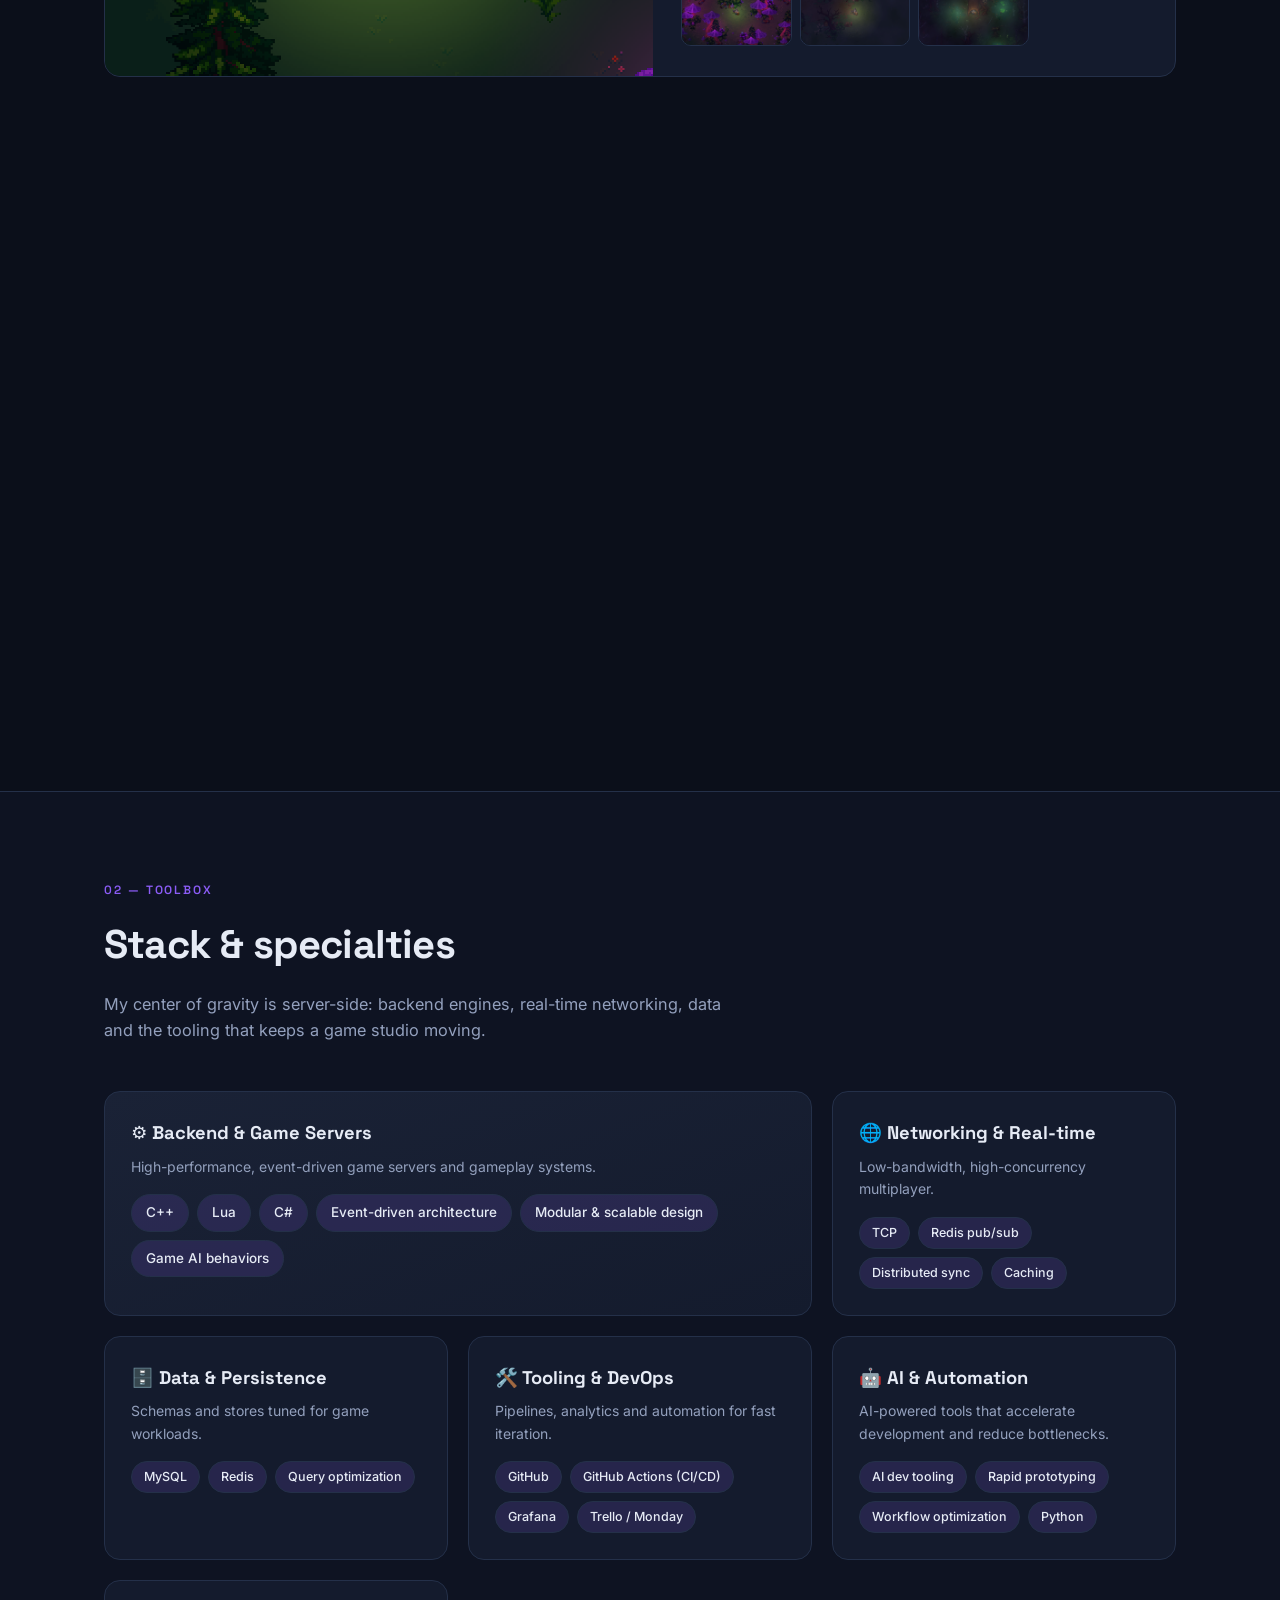
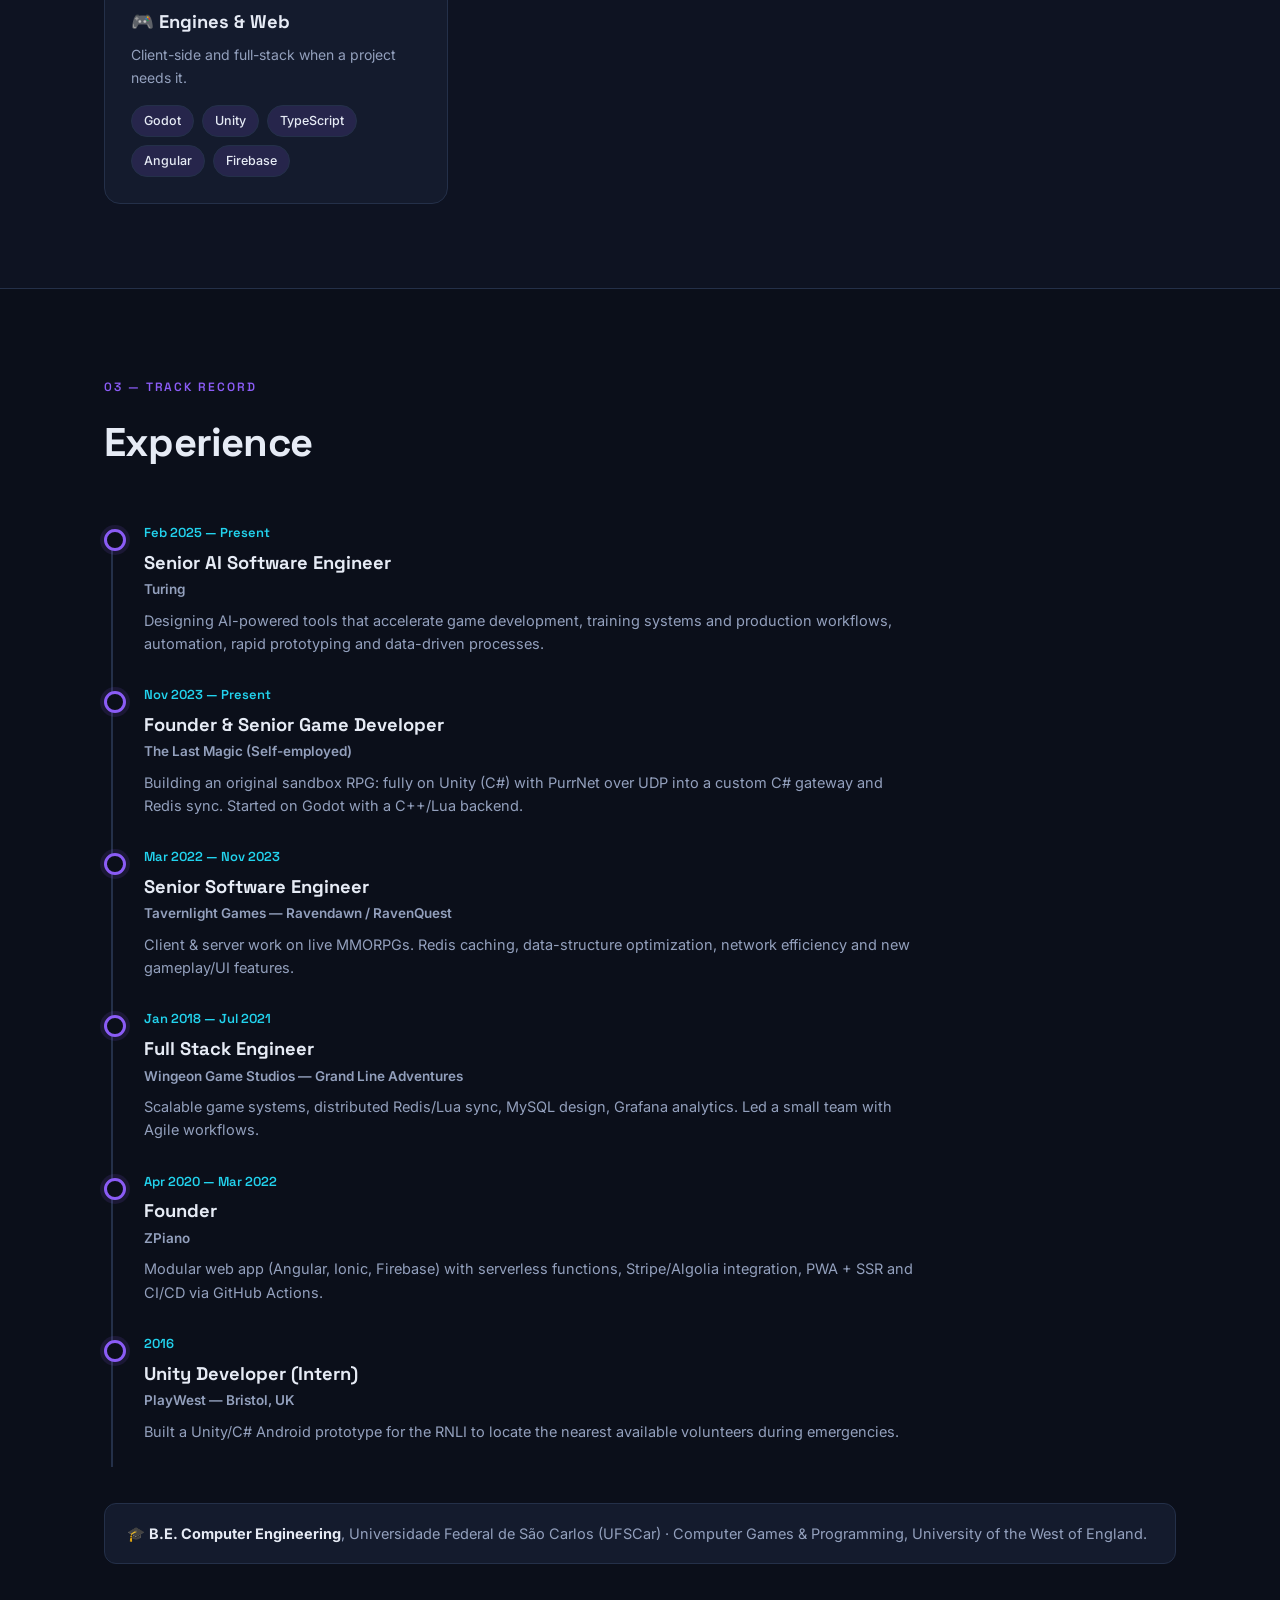
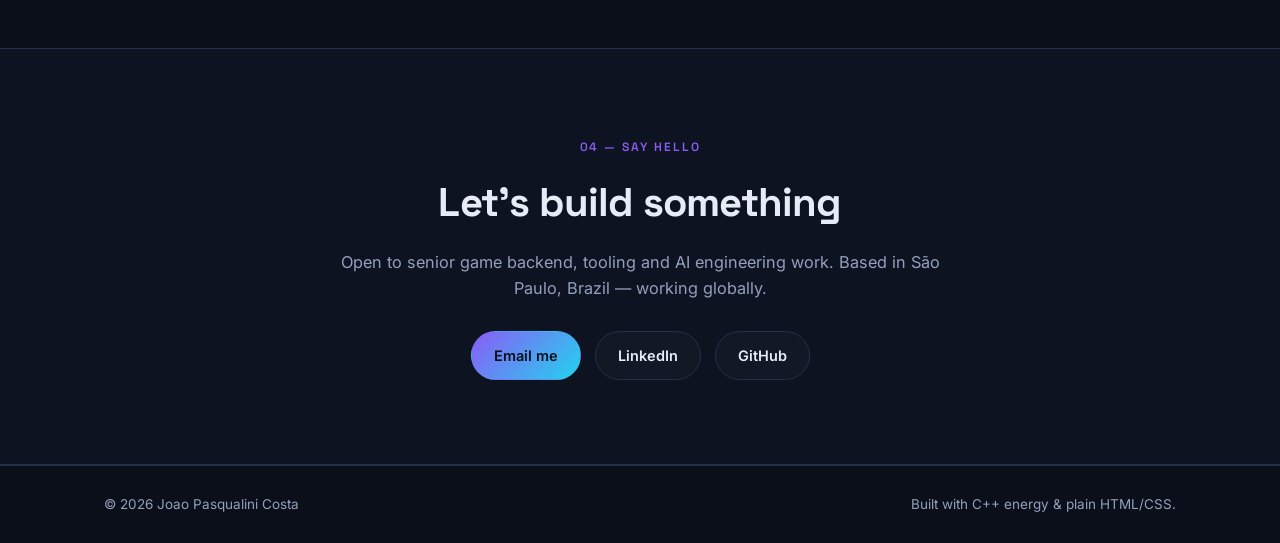
==== commit a4147225: "Add SVG favicon and link in index.html Add a new favicon.svg (16x16 SVG featuring a gradient control" ====
--- a/index.html
+++ b/index.html
@@ -9,6 +9,8 @@
     content="Senior Game Developer & AI Software Engineer specializing in C++/Lua game backends, real-time networking, and tooling. Worked on Ravendawn, RavenQuest, Grand Line Adventures, and The Last Magic." />
   <meta name="author" content="Joao Pasqualini Costa" />
   <meta name="theme-color" content="#0b0f1a" />
+  <link rel="icon" type="image/svg+xml" href="favicon.svg" />
+  <link rel="alternate icon" href="favicon.svg" />
 
   <!-- Open Graph -->
   <meta property="og:title" content="Joao Pasqualini Costa — Senior Game Developer" />
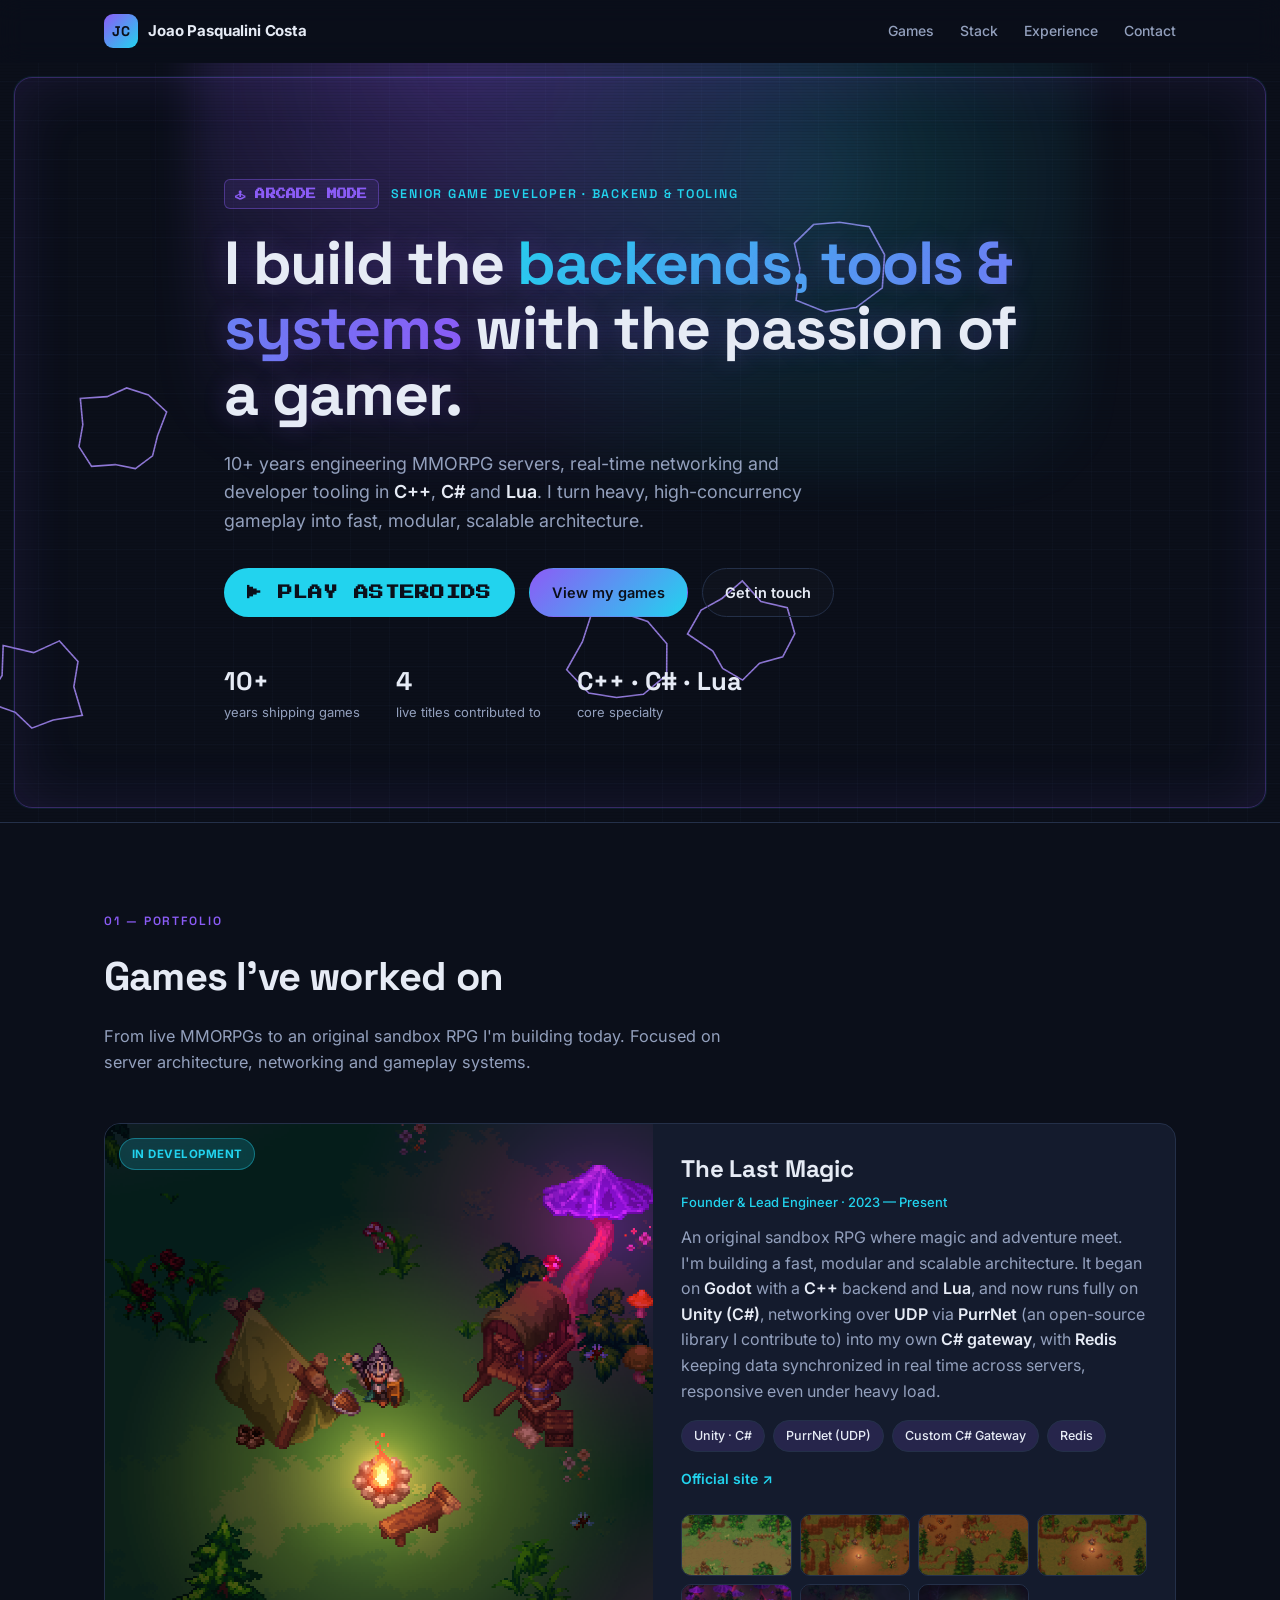
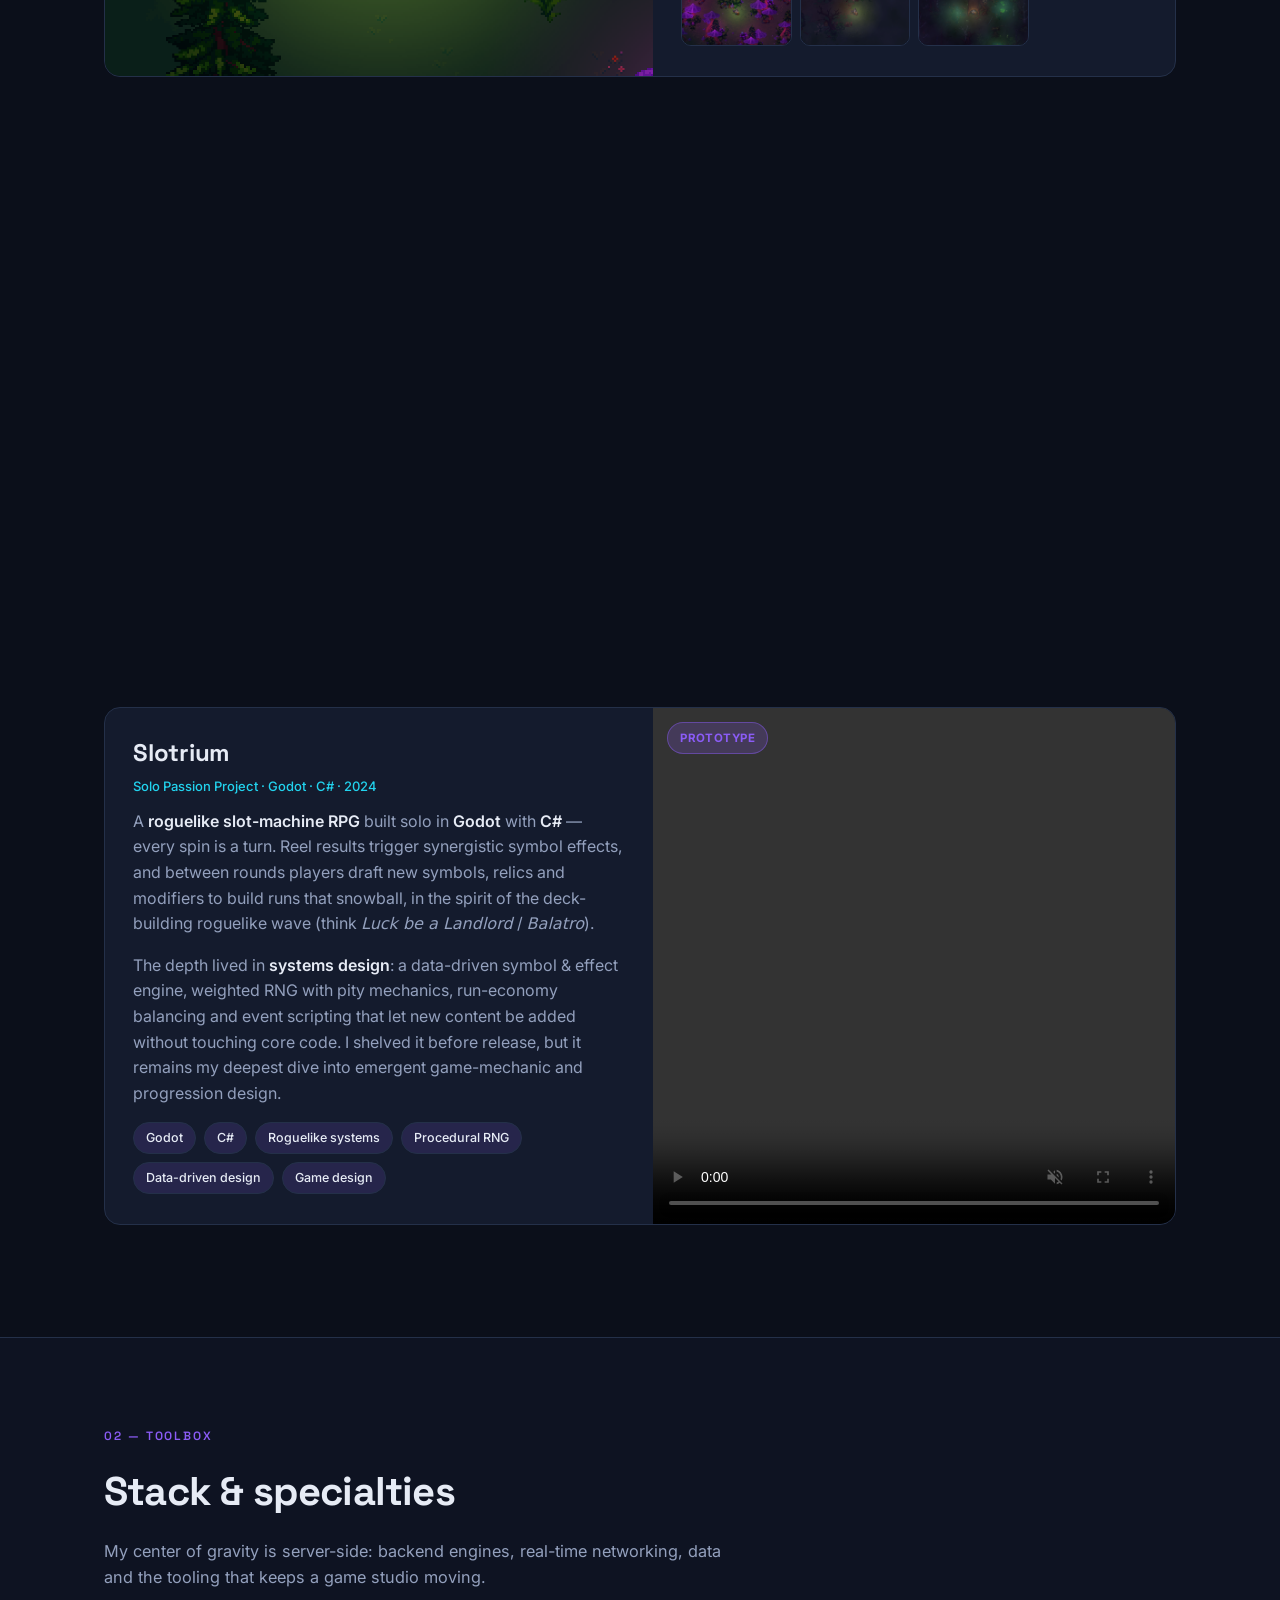
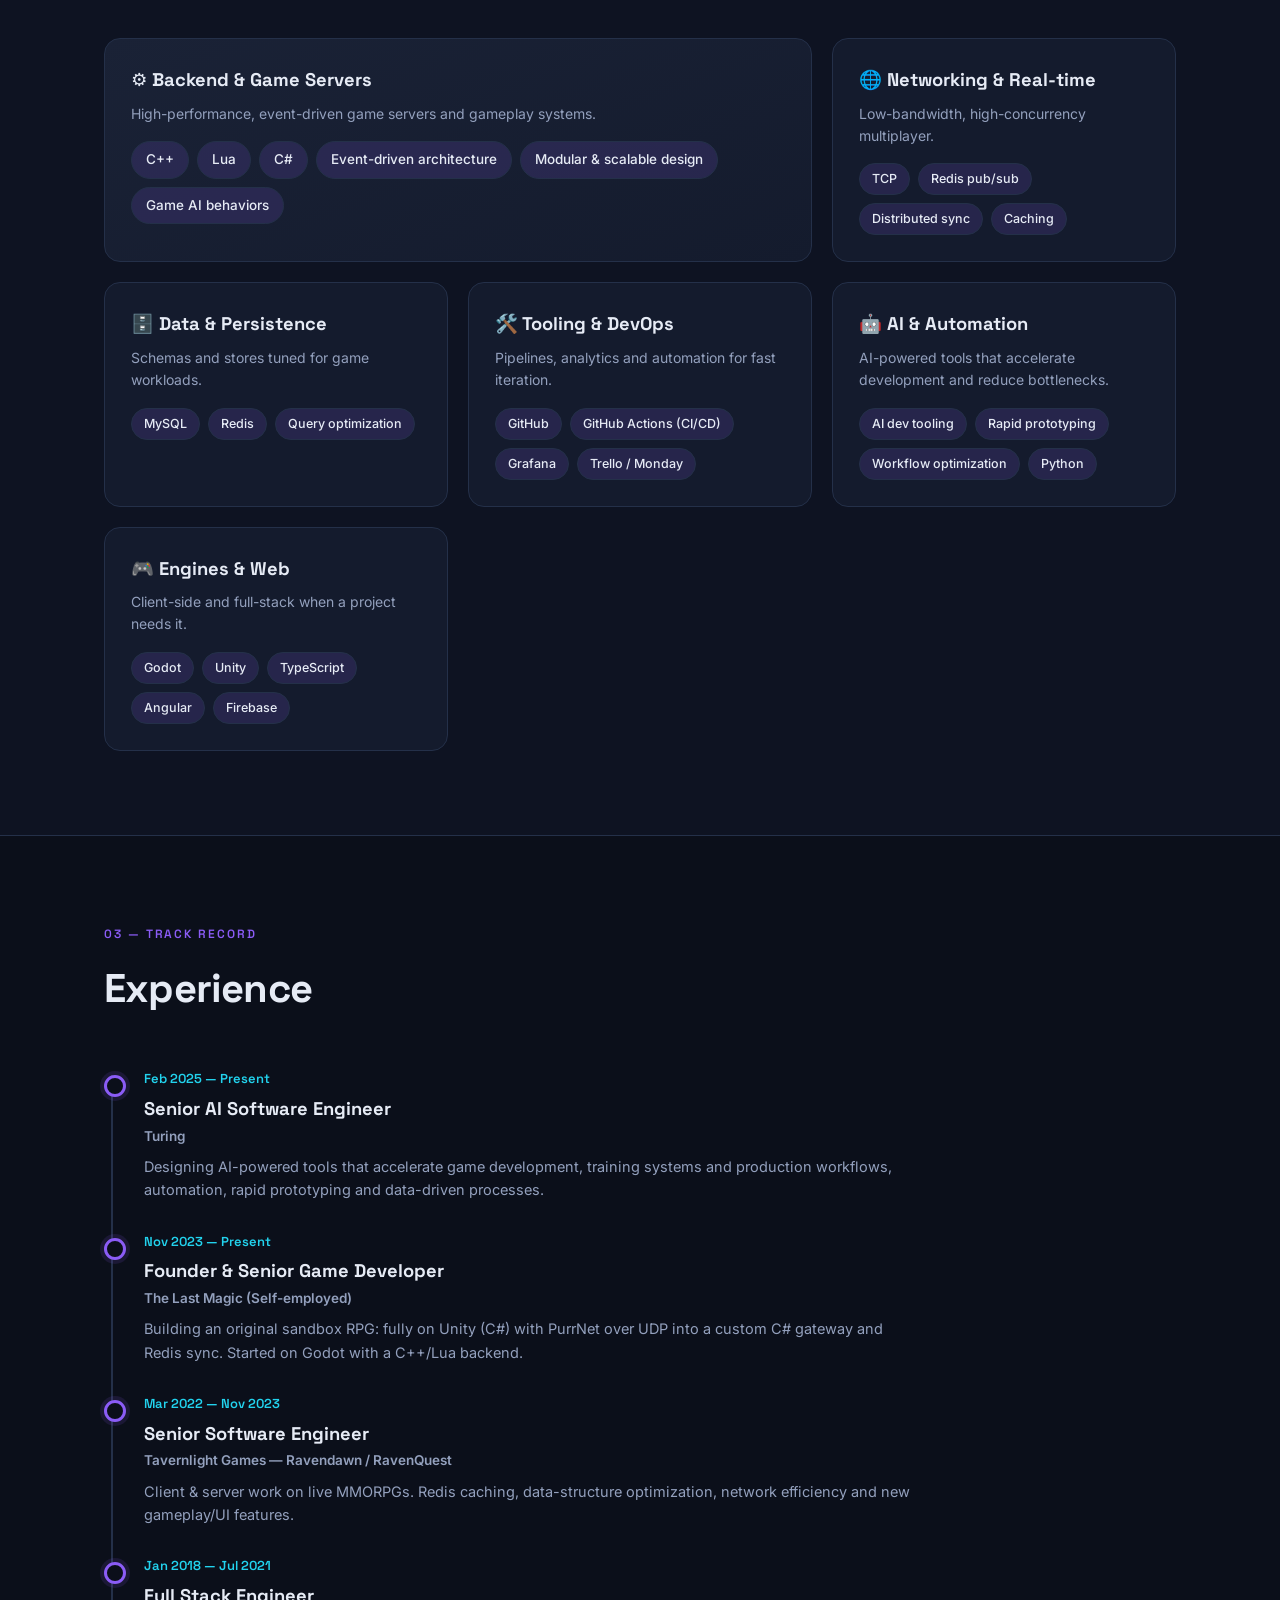
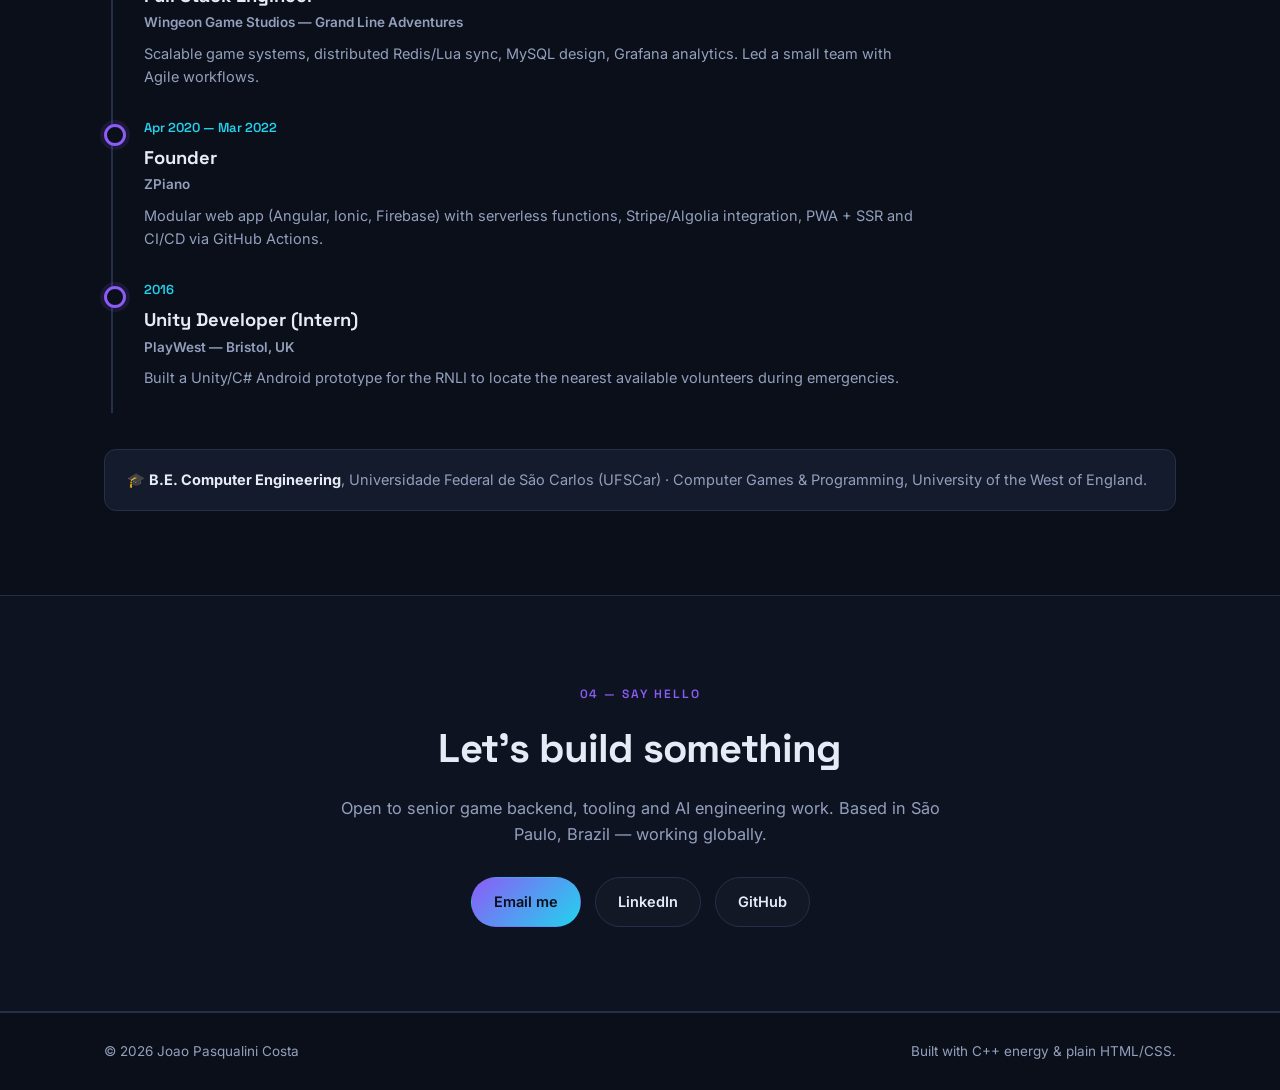
==== commit 5a74693f: "Add Slotrium prototype preview and autoplay Add Slotrium featured game entry with WebM/MP4 preview a" ====
--- a/index.html
+++ b/index.html
@@ -230,6 +230,44 @@
             </div>
           </article>
         </div>
+
+        <!-- Slotrium (passion project) -->
+        <article class="game game--featured game--reverse">
+          <div class="game__media game__media--player">
+            <span class="badge badge--proto">Prototype</span>
+            <video class="game__video" muted loop playsinline preload="metadata" controls
+                   aria-label="Slotrium gameplay preview">
+              <source src="assets/games/slotrium/slotrium.webm" type="video/webm" />
+              <source src="assets/games/slotrium/slotrium.mp4" type="video/mp4" />
+            </video>
+          </div>
+          <div class="game__body">
+            <div class="game__heading">
+              <h3>Slotrium</h3>
+              <span class="game__role">Solo Passion Project · Godot · C# · 2024</span>
+            </div>
+            <p>
+              A <strong>roguelike slot-machine RPG</strong> built solo in <strong>Godot</strong> with
+              <strong>C#</strong> — every spin is a turn. Reel results trigger synergistic symbol effects, and
+              between rounds players draft new symbols, relics and modifiers to build runs that snowball, in the
+              spirit of the deck-building roguelike wave (think <em>Luck be a Landlord</em> / <em>Balatro</em>).
+            </p>
+            <p>
+              The depth lived in <strong>systems design</strong>: a data-driven symbol &amp; effect engine,
+              weighted RNG with pity mechanics, run-economy balancing and event scripting that let new content
+              be added without touching core code. I shelved it before release, but it remains my deepest dive
+              into emergent game-mechanic and progression design.
+            </p>
+            <ul class="chips">
+              <li>Godot</li>
+              <li>C#</li>
+              <li>Roguelike systems</li>
+              <li>Procedural RNG</li>
+              <li>Data-driven design</li>
+              <li>Game design</li>
+            </ul>
+          </div>
+        </article>
       </div>
     </section>
 
--- a/styles.css
+++ b/styles.css
@@ -244,7 +244,15 @@
 @media (min-width: 900px) {
   .game--featured { display: grid; grid-template-columns: 1.05fr 1fr; }
   .game--featured .game__media { aspect-ratio: auto; height: 100%; min-height: 420px; }
-}
+  /* mirrored featured: media on the right */
+  .game--reverse .game__media { order: 2; }
+  .game--reverse .game__body { order: 1; }
+}
+
+/* inline video player media */
+.game__media--player { background: #05070d; }
+.game__video { width: 100%; height: 100%; object-fit: contain; display: block; background: #05070d; }
+@media (max-width: 899px) { .game__media--player { aspect-ratio: 16 / 9; } }
 
 .badge {
   position: absolute; top: 14px; left: 14px; z-index: 2;
@@ -252,6 +260,7 @@
   padding: 6px 12px; border-radius: 999px; backdrop-filter: blur(6px);
 }
 .badge--live { background: rgba(34,211,238,.18); color: var(--accent-2); border: 1px solid rgba(34,211,238,.4); }
+.badge--proto { background: rgba(139,92,246,.2); color: var(--accent); border: 1px solid rgba(139,92,246,.45); }
 
 .game-grid { display: grid; gap: 28px; grid-template-columns: 1fr; }
 @media (min-width: 760px) { .game-grid { grid-template-columns: 1fr 1fr; } }
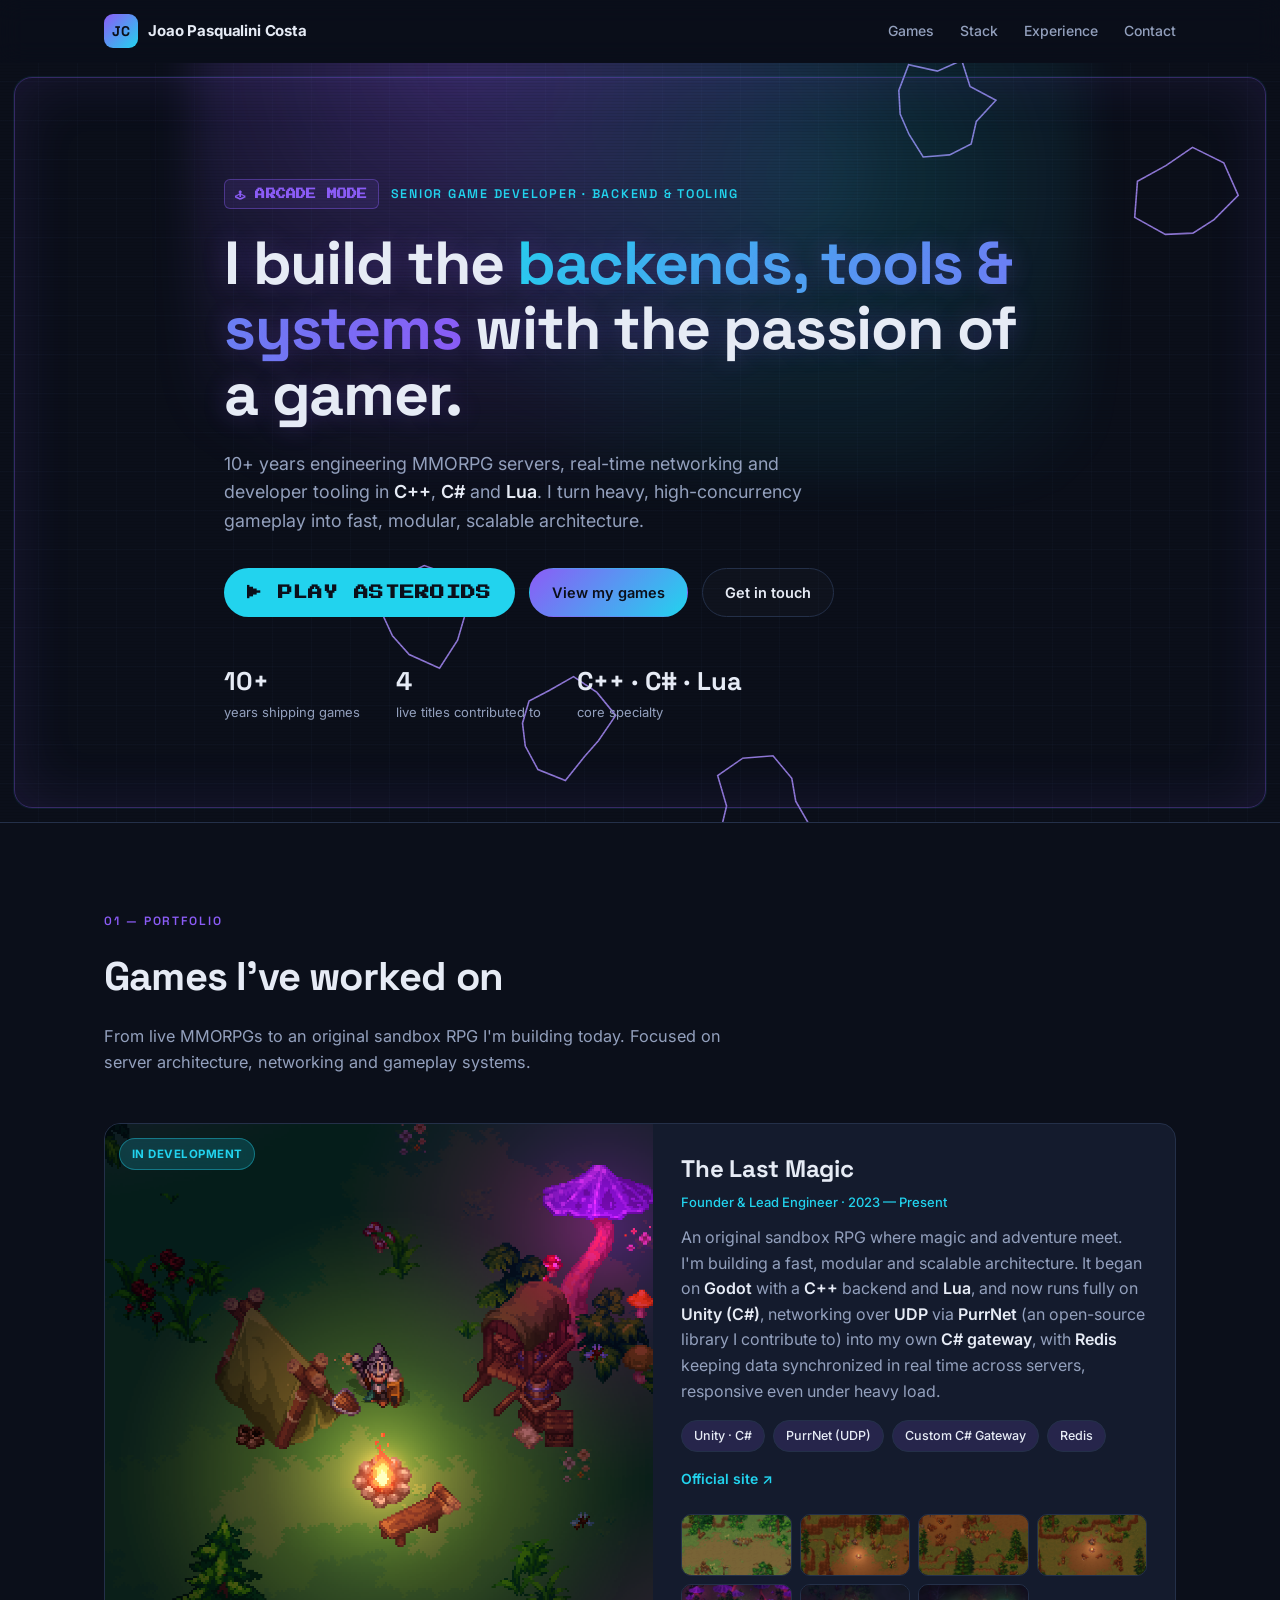
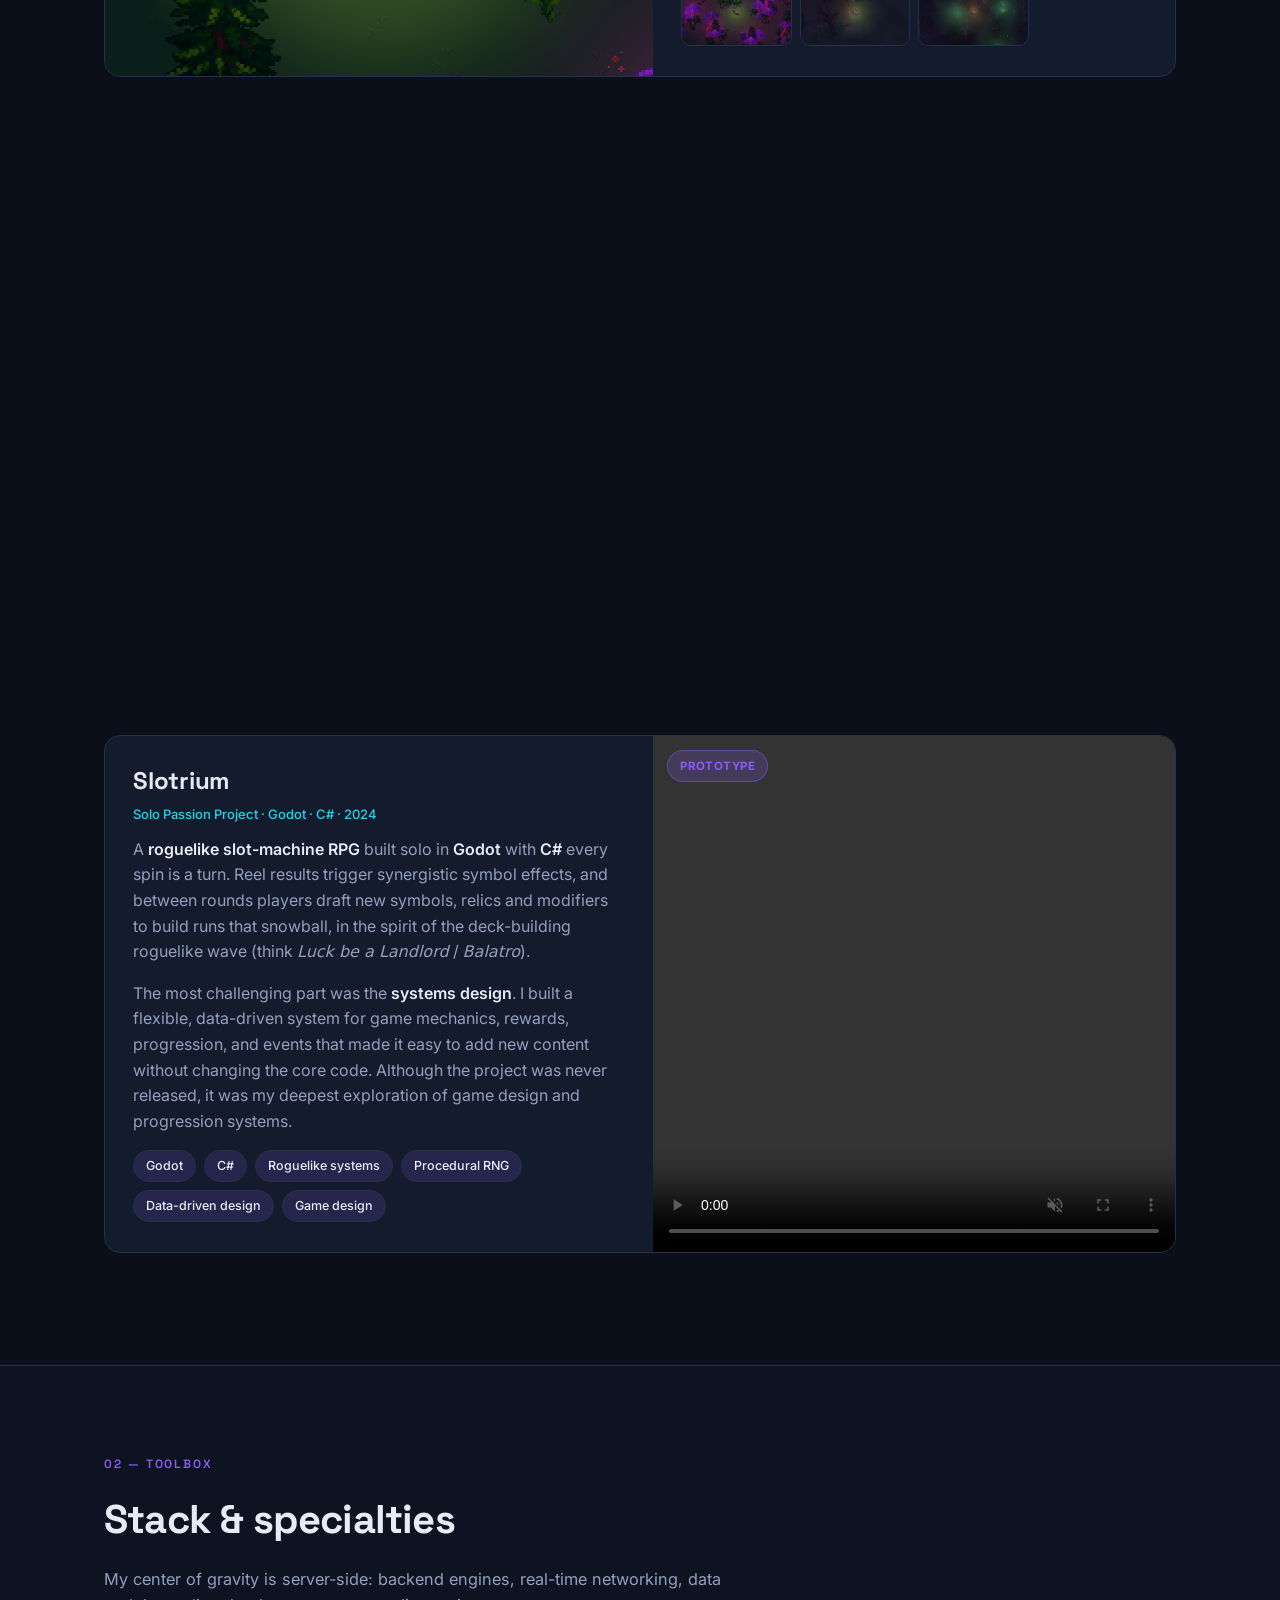
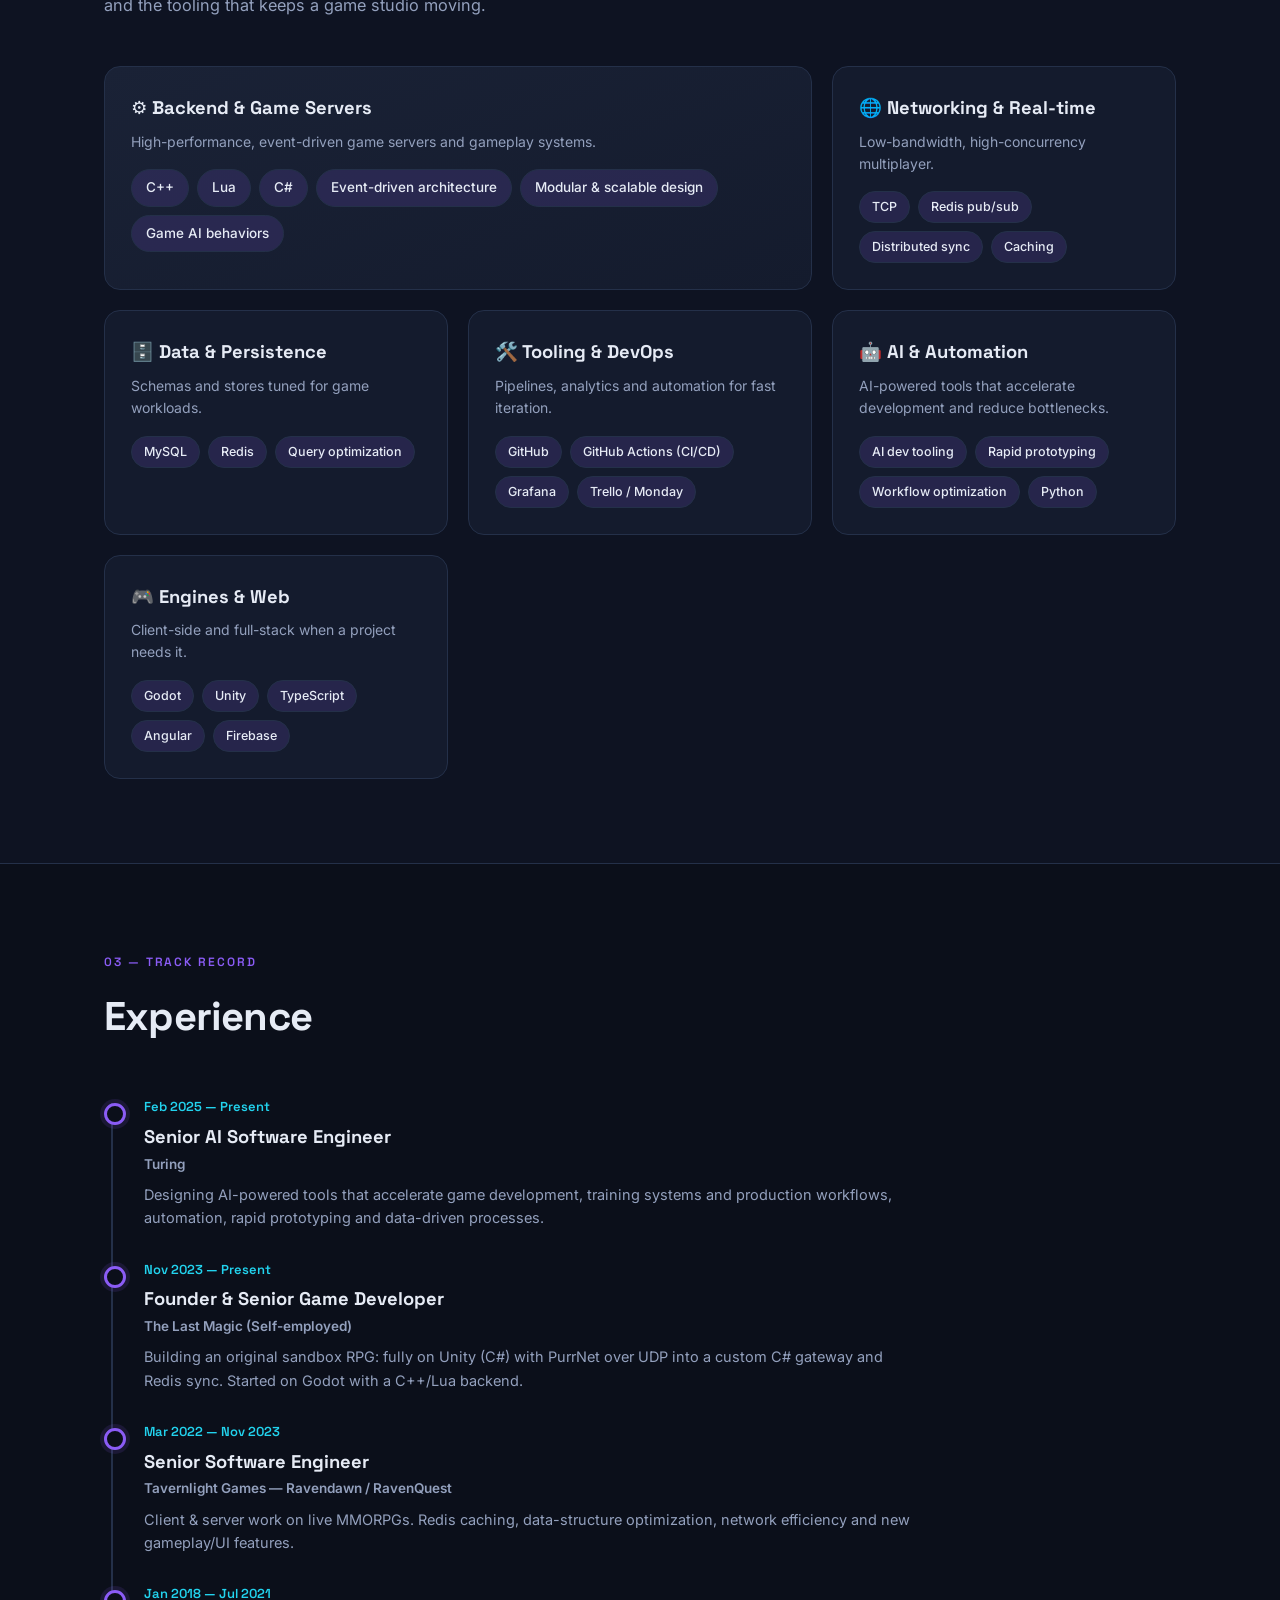
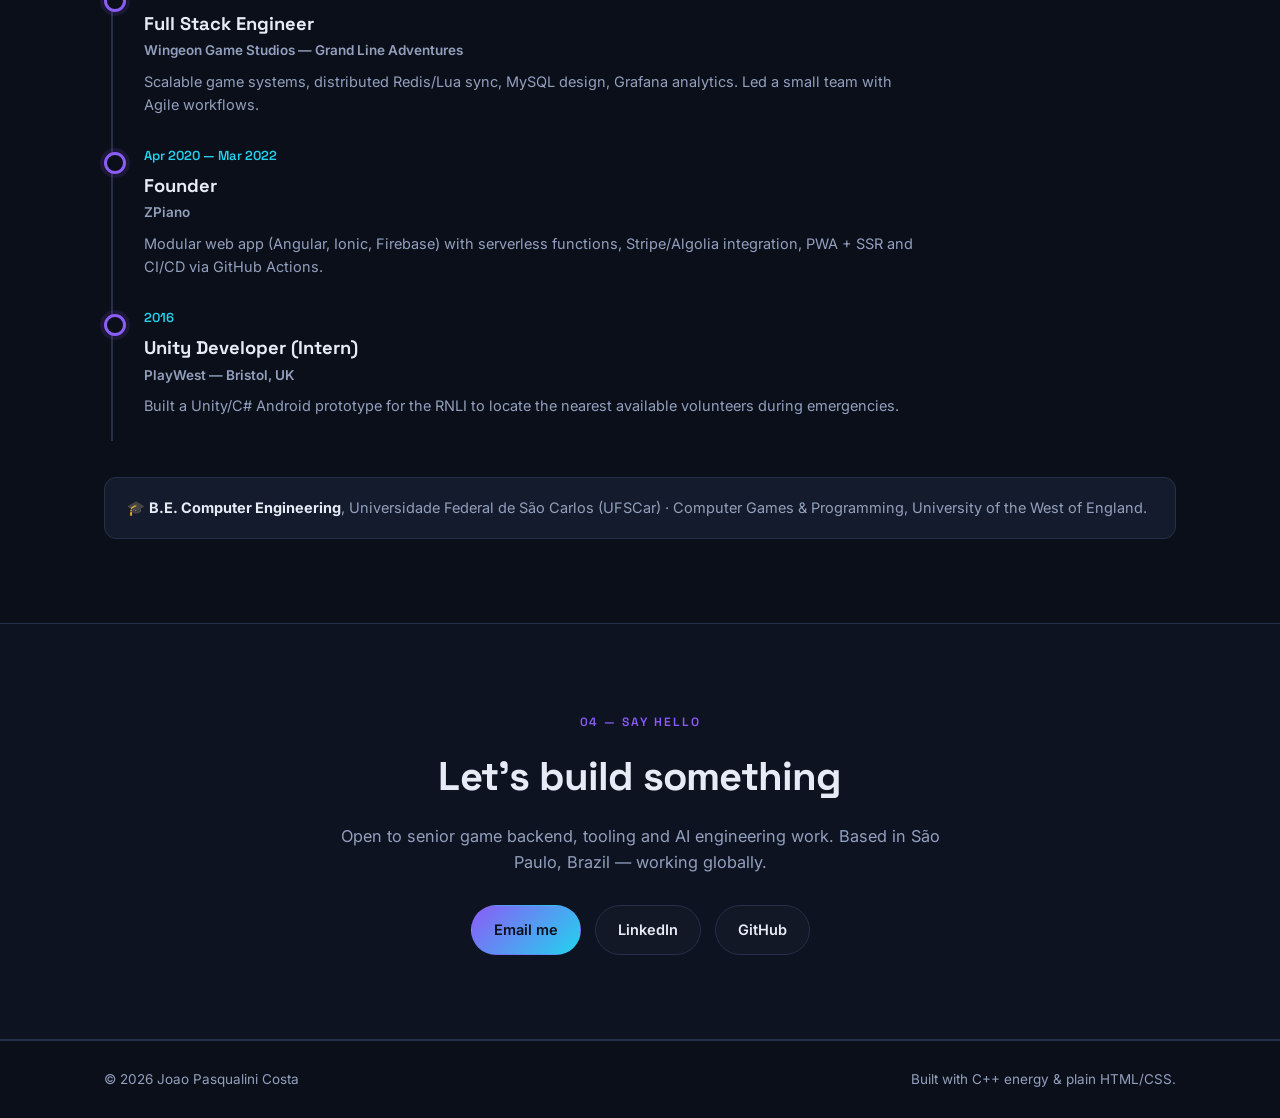
==== commit 658e832a: "Refine Slotrium copy and add grid spacing Rewrite the Slotrium project description to clarify system" ====
--- a/index.html
+++ b/index.html
@@ -236,7 +236,7 @@
           <div class="game__media game__media--player">
             <span class="badge badge--proto">Prototype</span>
             <video class="game__video" muted loop playsinline preload="metadata" controls
-                   aria-label="Slotrium gameplay preview">
+              aria-label="Slotrium gameplay preview">
               <source src="assets/games/slotrium/slotrium.webm" type="video/webm" />
               <source src="assets/games/slotrium/slotrium.mp4" type="video/mp4" />
             </video>
@@ -248,15 +248,15 @@
             </div>
             <p>
               A <strong>roguelike slot-machine RPG</strong> built solo in <strong>Godot</strong> with
-              <strong>C#</strong> — every spin is a turn. Reel results trigger synergistic symbol effects, and
+              <strong>C#</strong> every spin is a turn. Reel results trigger synergistic symbol effects, and
               between rounds players draft new symbols, relics and modifiers to build runs that snowball, in the
               spirit of the deck-building roguelike wave (think <em>Luck be a Landlord</em> / <em>Balatro</em>).
             </p>
             <p>
-              The depth lived in <strong>systems design</strong>: a data-driven symbol &amp; effect engine,
-              weighted RNG with pity mechanics, run-economy balancing and event scripting that let new content
-              be added without touching core code. I shelved it before release, but it remains my deepest dive
-              into emergent game-mechanic and progression design.
+              The most challenging part was the <strong>systems design</strong>. I built a flexible, data-driven system
+              for game mechanics, rewards, progression, and events that made it easy to add new content without changing
+              the core code. Although the project was never released, it was my deepest exploration of game design and
+              progression systems.
             </p>
             <ul class="chips">
               <li>Godot</li>
--- a/styles.css
+++ b/styles.css
@@ -262,7 +262,7 @@
 .badge--live { background: rgba(34,211,238,.18); color: var(--accent-2); border: 1px solid rgba(34,211,238,.4); }
 .badge--proto { background: rgba(139,92,246,.2); color: var(--accent); border: 1px solid rgba(139,92,246,.45); }
 
-.game-grid { display: grid; gap: 28px; grid-template-columns: 1fr; }
+.game-grid { display: grid; gap: 28px; grid-template-columns: 1fr; margin-bottom: 28px; }
 @media (min-width: 760px) { .game-grid { grid-template-columns: 1fr 1fr; } }
 
 /* video overlay */
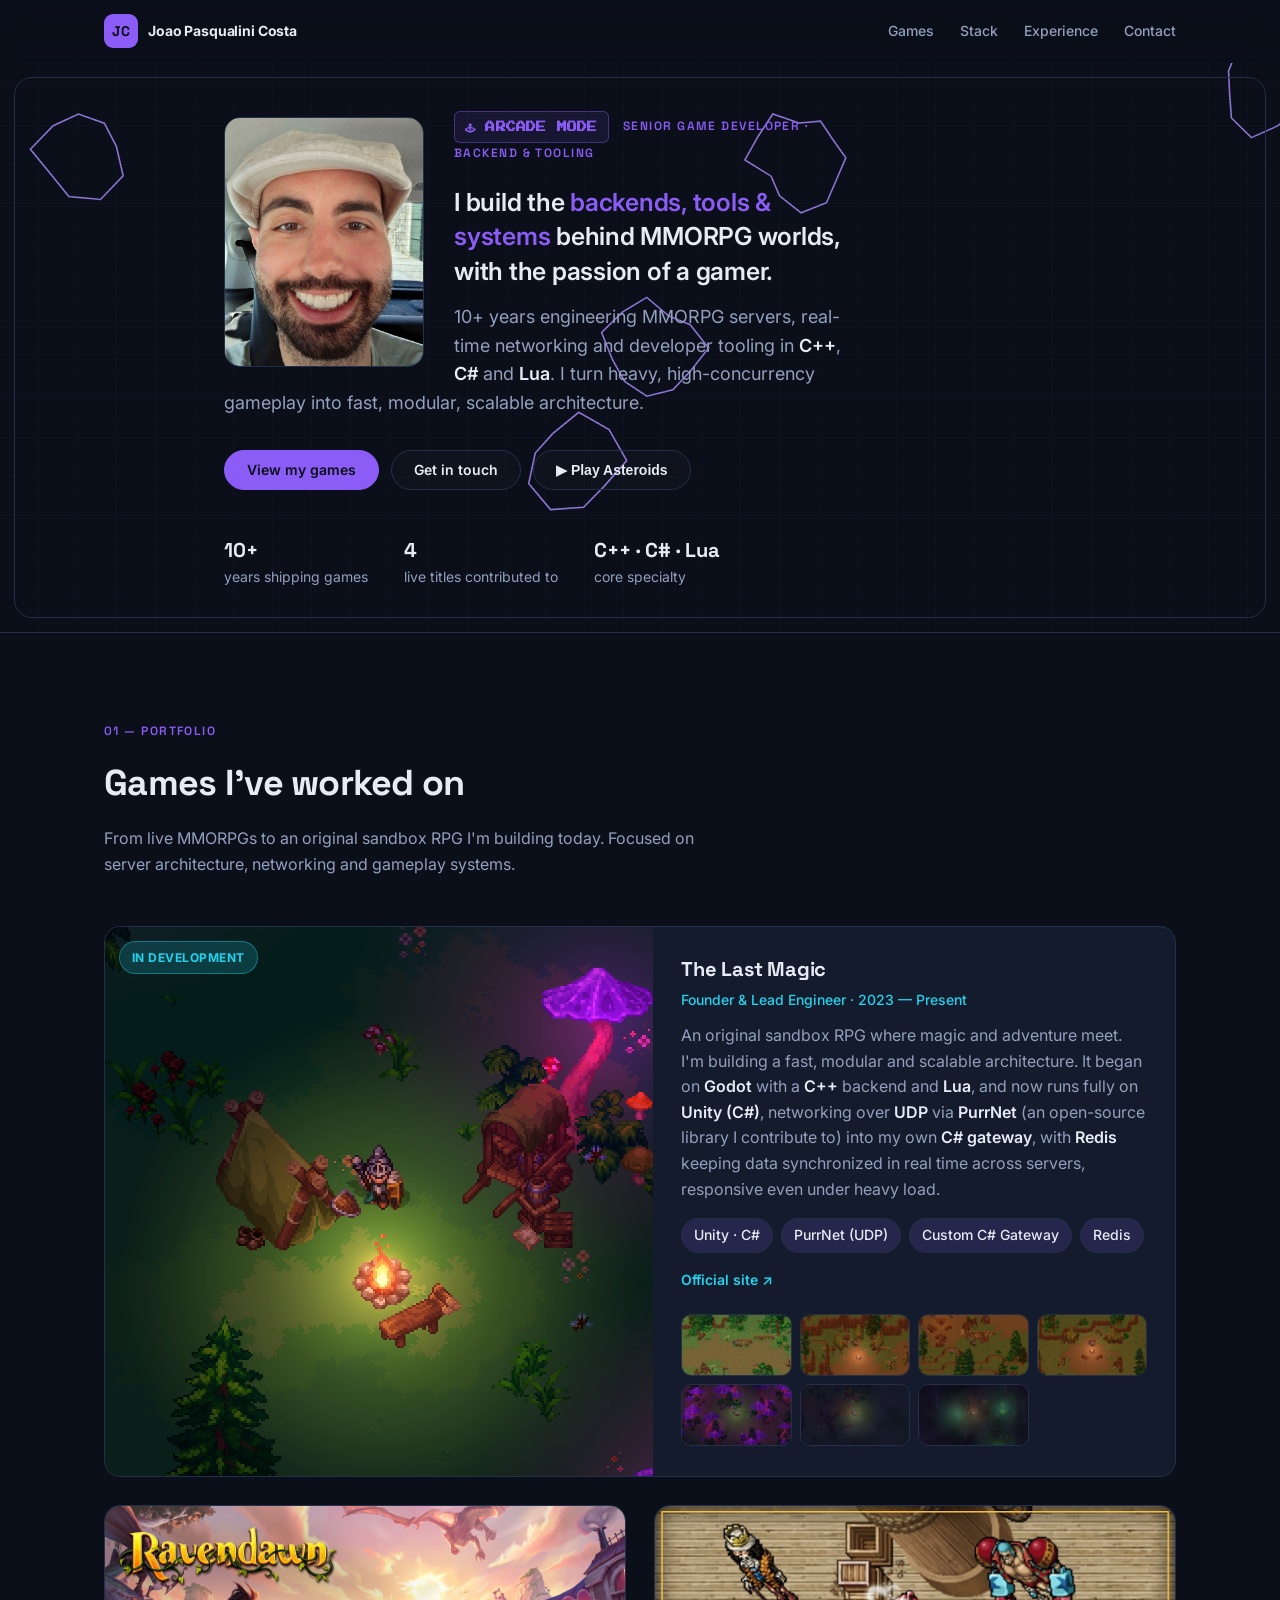
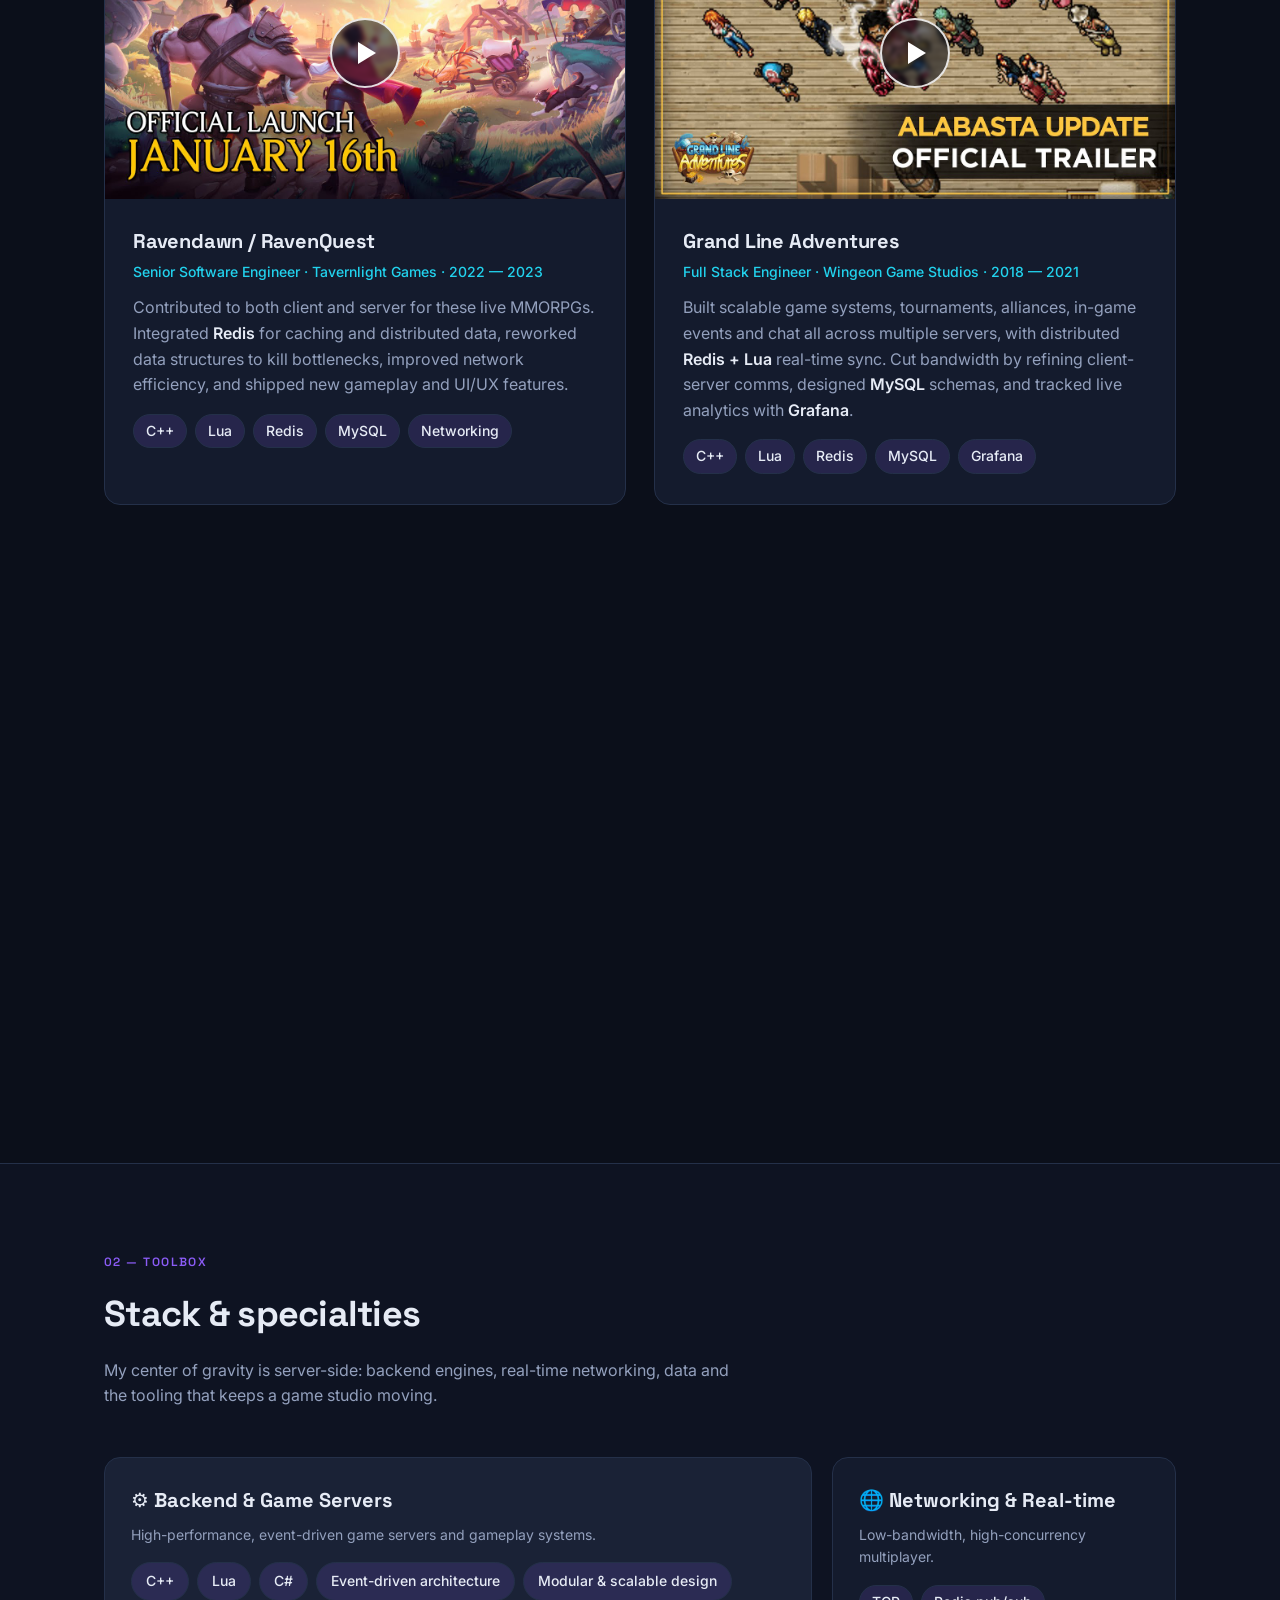
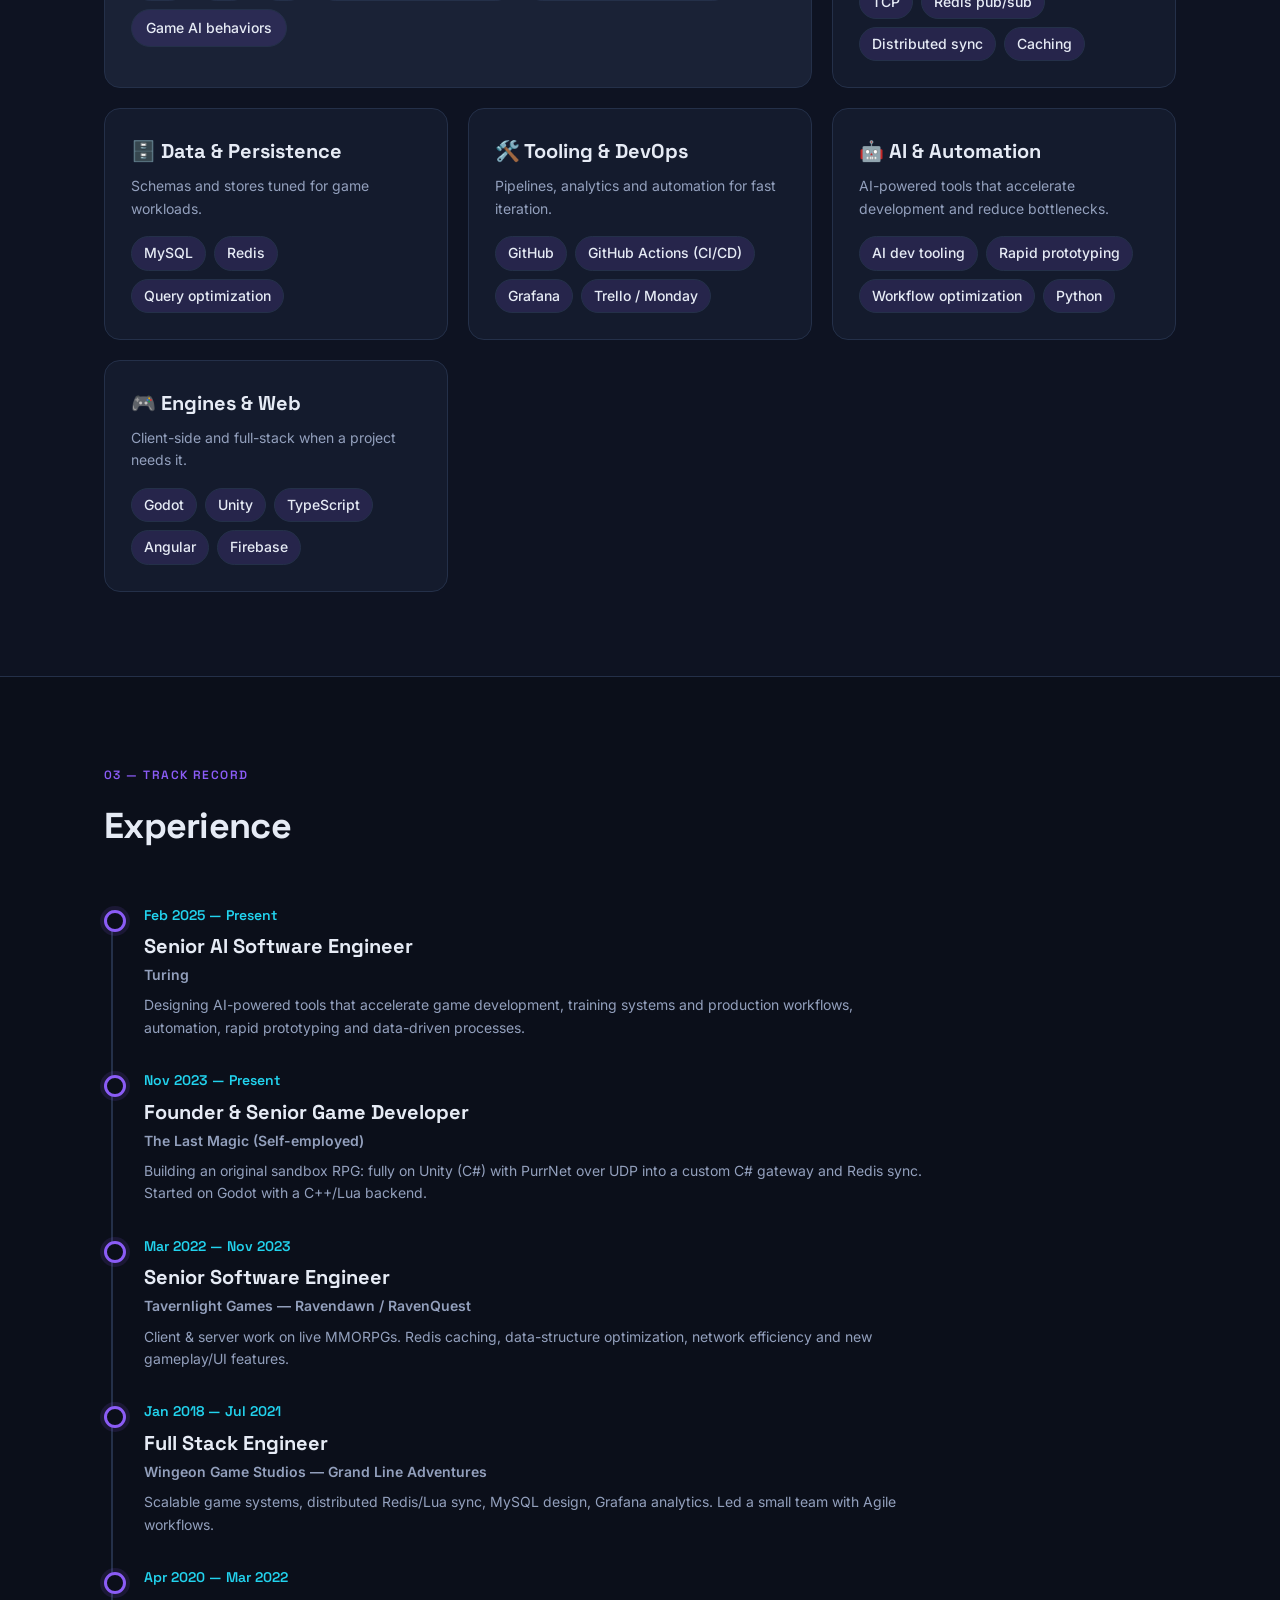
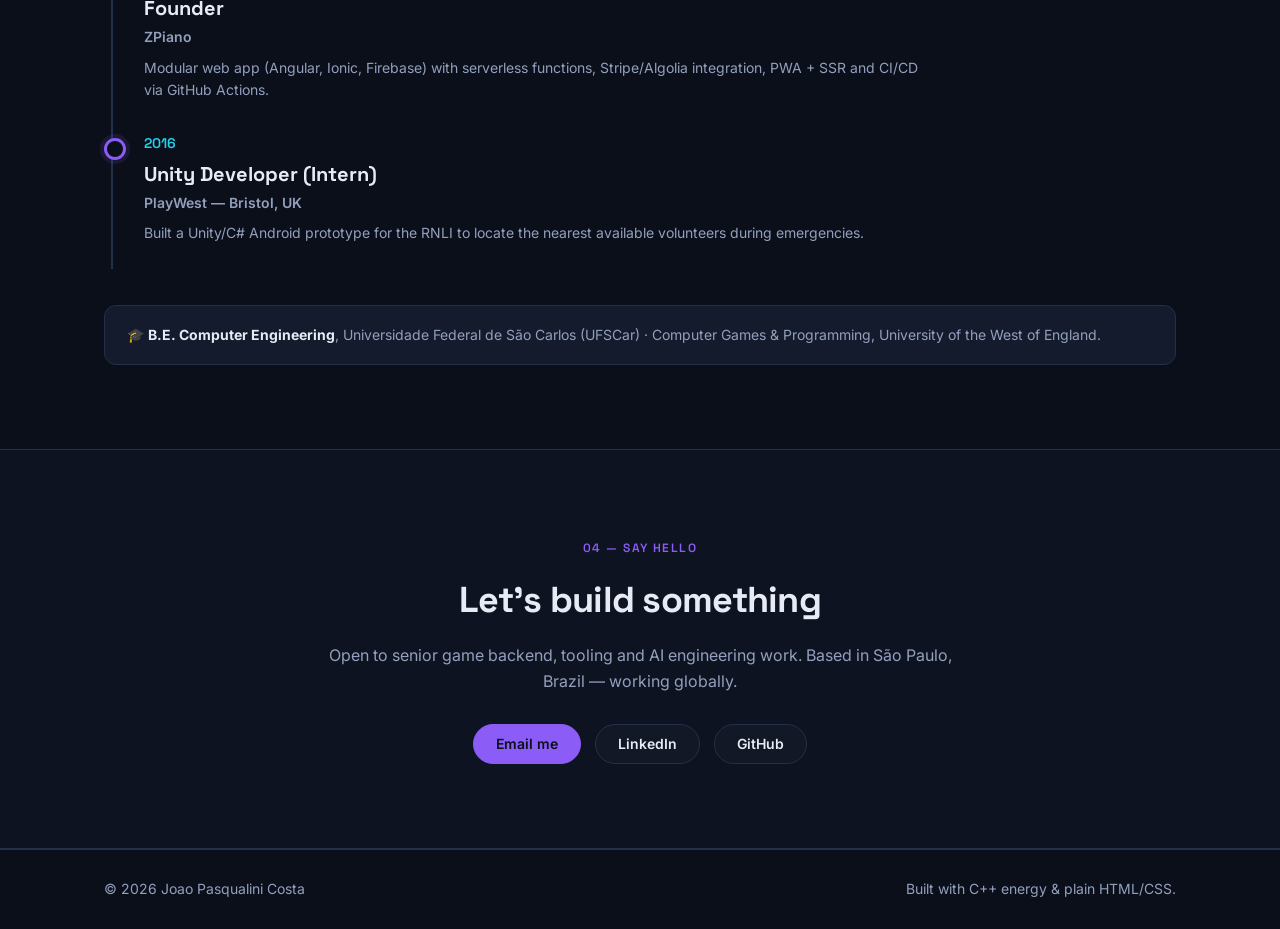
==== commit beda2b18: "Header test page" ====
--- a/index.html
+++ b/index.html
@@ -53,7 +53,6 @@
       <!-- Playable Asteroids backdrop -->
       <canvas class="hero__canvas" id="asteroids" aria-hidden="true"></canvas>
       <div class="hero__scanlines" aria-hidden="true"></div>
-      <div class="hero__glow" aria-hidden="true"></div>
 
       <!-- In-game HUD -->
       <div class="hud" id="hud" hidden>
@@ -92,26 +91,31 @@
       </div>
 
       <div class="container hero__inner" id="heroContent">
-        <p class="hero__eyebrow"><span class="hero__coin">🕹 ARCADE MODE</span> Senior Game Developer · Backend &amp;
-          Tooling</p>
-        <h1 class="hero__title">
-          I build the <span class="grad">backends, tools &amp; systems</span> with the passion of a gamer.
-        </h1>
-        <p class="hero__lead">
-          10+ years engineering MMORPG servers, real-time networking and developer tooling in
-          <strong>C++</strong>, <strong>C#</strong> and <strong>Lua</strong>. I turn heavy, high-concurrency
-          gameplay into fast, modular, scalable architecture.
-        </p>
-        <div class="hero__cta">
-          <button class="btn btn--play" id="gameStart" type="button">▶ PLAY ASTEROIDS</button>
-          <a class="btn btn--primary" href="#games">View my games</a>
-          <a class="btn btn--ghost" href="#contact">Get in touch</a>
-        </div>
-        <ul class="hero__stats">
-          <li><strong>10+</strong><span>years shipping games</span></li>
-          <li><strong>4</strong><span>live titles contributed to</span></li>
-          <li><strong>C++ · C# · Lua</strong><span>core specialty</span></li>
-        </ul>
+        <img class="hero__photo" src="assets/images/profile.jpeg" alt="Joao Pasqualini Costa" width="200"
+          height="250" />
+        <div class="hero__text">
+          <p class="hero__eyebrow"><span class="hero__coin">🕹 ARCADE MODE</span> Senior Game Developer · Backend &amp;
+            Tooling</p>
+          <h1 class="hero__title">
+            I build the <span class="grad">backends, tools &amp; systems</span> behind MMORPG worlds, with the passion
+            of a gamer.
+          </h1>
+          <p class="hero__lead">
+            10+ years engineering MMORPG servers, real-time networking and developer tooling in
+            <strong>C++</strong>, <strong>C#</strong> and <strong>Lua</strong>. I turn heavy, high-concurrency
+            gameplay into fast, modular, scalable architecture.
+          </p>
+          <div class="hero__cta">
+            <a class="btn btn--primary" href="#games">View my games</a>
+            <a class="btn btn--ghost" href="#contact">Get in touch</a>
+            <button class="btn btn--ghost" id="gameStart" type="button">▶ Play Asteroids</button>
+          </div>
+          <ul class="hero__stats">
+            <li><strong>10+</strong><span>years shipping games</span></li>
+            <li><strong>4</strong><span>live titles contributed to</span></li>
+            <li><strong>C++ · C# · Lua</strong><span>core specialty</span></li>
+          </ul>
+        </div>
       </div>
     </section>
 
--- a/styles.css
+++ b/styles.css
@@ -15,6 +15,23 @@
   --shadow:    0 20px 50px -20px rgba(0, 0, 0, 0.7);
   --font:      'Inter', system-ui, -apple-system, Segoe UI, Roboto, sans-serif;
   --display:   'Space Grotesk', var(--font);
+
+  /* ===== Type scale (one consistent system) ===== */
+  --fs-label: .75rem;                       /* 12px — kickers / eyebrows / badges */
+  --fs-sm:    .875rem;                      /* 14px — meta, captions, chips, links */
+  --fs-body:  1rem;                         /* 16px — body copy */
+  --fs-lead:  1.125rem;                     /* 18px — intros / leads */
+  --fs-h3:    1.25rem;                      /* 20px — card / item titles */
+  --fs-h2:    clamp(1.6rem, 3.2vw, 2.25rem);/* section titles */
+  --fs-h1:    clamp(2rem, 4.6vw, 3rem);     /* hero title */
+  --ls-label: .12em;                        /* shared label letter-spacing */
+}
+
+/* ===== Shared label (eyebrows + section kickers) ===== */
+.label, .section__kicker, .hero__eyebrow {
+  font-family: var(--display); text-transform: uppercase;
+  letter-spacing: var(--ls-label); font-size: var(--fs-label);
+  font-weight: 600; color: var(--accent);
 }
 
 * { box-sizing: border-box; margin: 0; padding: 0; }
@@ -31,10 +48,7 @@
 img { max-width: 100%; display: block; }
 a { color: inherit; text-decoration: none; }
 .container { width: 100%; max-width: var(--maxw); margin: 0 auto; padding: 0 24px; }
-.grad {
-  background: linear-gradient(100deg, var(--accent-2), var(--accent));
-  -webkit-background-clip: text; background-clip: text; color: transparent;
-}
+.grad { color: var(--accent); }
 
 /* ===== Nav ===== */
 .nav {
@@ -52,31 +66,30 @@
 .nav__brand { display: flex; align-items: center; gap: 10px; font-weight: 700; }
 .nav__mark {
   display: grid; place-items: center; width: 34px; height: 34px; border-radius: 9px;
-  background: linear-gradient(135deg, var(--accent), var(--accent-2));
-  color: #0b0f1a; font-family: var(--display); font-weight: 700; font-size: 14px;
-}
-.nav__name { font-size: 15px; letter-spacing: -.01em; }
+  background: var(--accent);
+  color: #0b0f1a; font-family: var(--display); font-weight: 700; font-size: var(--fs-sm);
+}
+.nav__name { font-size: var(--fs-sm); letter-spacing: -.01em; font-weight: 700; }
 .nav__links { display: flex; gap: 26px; }
-.nav__links a { color: var(--muted); font-size: 14px; font-weight: 500; transition: color .2s; }
+.nav__links a { color: var(--muted); font-size: var(--fs-sm); font-weight: 500; transition: color .2s; }
 .nav__links a:hover { color: var(--text); }
 .nav__toggle { display: none; flex-direction: column; gap: 5px; background: none; border: 0; cursor: pointer; padding: 6px; }
 .nav__toggle span { width: 24px; height: 2px; background: var(--text); border-radius: 2px; transition: .3s; }
 
 /* ===== Hero / Arcade header ===== */
 .hero {
-  position: relative; padding: 92px 0 76px; overflow: hidden;
-  min-height: min(86vh, 760px); display: flex; align-items: center;
+  position: relative; padding: 48px 0 44px; overflow: hidden;
+  min-height: min(70vh, 560px); display: flex; align-items: center;
   border-bottom: 1px solid var(--border);
   background:
     linear-gradient(rgba(11,15,26,.4), rgba(11,15,26,.4)),
     repeating-linear-gradient(0deg, transparent 0 38px, rgba(36,48,73,.18) 38px 39px),
     repeating-linear-gradient(90deg, transparent 0 38px, rgba(36,48,73,.18) 38px 39px);
 }
-/* neon cabinet frame */
+/* subtle frame around the playfield */
 .hero::after {
   content: ""; position: absolute; inset: 14px; border-radius: 18px; z-index: 4;
-  border: 1px solid rgba(139,92,246,.35);
-  box-shadow: inset 0 0 60px rgba(139,92,246,.12), 0 0 0 1px rgba(34,211,238,.08);
+  border: 1px solid var(--border);
   pointer-events: none;
 }
 .hero__canvas { position: absolute; inset: 0; width: 100%; height: 100%; z-index: 1; pointer-events: none; }
@@ -85,55 +98,42 @@
   background: repeating-linear-gradient(0deg, rgba(0,0,0,.18) 0 1px, transparent 1px 3px);
   mix-blend-mode: multiply;
 }
-.hero__glow {
-  position: absolute; top: -180px; left: 50%; transform: translateX(-50%);
-  width: 900px; height: 600px; z-index: 2;
-  background: radial-gradient(circle at 30% 30%, rgba(139,92,246,.30), transparent 60%),
-              radial-gradient(circle at 70% 50%, rgba(34,211,238,.18), transparent 55%);
-  filter: blur(20px); pointer-events: none;
-}
-.hero__inner { position: relative; z-index: 5; max-width: 880px; transition: opacity .35s ease, transform .35s ease; }
-.hero__eyebrow {
-  font-family: var(--display); text-transform: uppercase; letter-spacing: .14em;
-  font-size: 12.5px; color: var(--accent-2); font-weight: 600; margin-bottom: 22px;
-  display: flex; align-items: center; gap: 12px; flex-wrap: wrap;
-}
+.hero__inner {
+  position: relative; z-index: 5; max-width: 880px;
+  transition: opacity .35s ease, transform .35s ease;
+}
+.hero__photo {
+  float: left; width: 200px; aspect-ratio: 4 / 5;
+  object-fit: cover; border-radius: 16px; border: 1px solid var(--border);
+  margin: 6px 30px 14px 0; shape-outside: inset(0 round 16px);
+}
+@media (max-width: 560px) { .hero__photo { width: 130px; margin: 4px 18px 12px 0; } }
+.hero__eyebrow { margin-bottom: 20px; max-width: 640px; line-height: 1.8; }
 .hero__coin {
+  display: inline-block; vertical-align: middle; margin-right: 10px;
   font-family: 'Press Start 2P', var(--display); font-size: 10px; letter-spacing: .02em;
   color: var(--accent); padding: 6px 10px; border: 1px solid rgba(139,92,246,.4);
   border-radius: 6px; background: rgba(139,92,246,.1); animation: coinblink 1.4s steps(2) infinite;
 }
 @keyframes coinblink { 0%,60% { opacity: 1; } 61%,100% { opacity: .55; } }
+/* intro statement — sized like prose, not a banner headline */
 .hero__title {
-  font-family: var(--display); font-weight: 700; letter-spacing: -.02em;
-  font-size: clamp(2.1rem, 5.2vw, 3.8rem); line-height: 1.08; margin-bottom: 22px;
-  text-shadow: 0 0 24px rgba(139,92,246,.25);
-}
-.hero__lead { font-size: clamp(1rem, 1.4vw, 1.2rem); color: var(--muted); max-width: 640px; }
+  font-family: var(--font); font-weight: 600; letter-spacing: -.01em;
+  font-size: clamp(1.3rem, 2.2vw, 1.55rem); line-height: 1.4; margin-bottom: 14px;
+  color: var(--text); max-width: 640px;
+}
+.hero__lead { font-size: var(--fs-lead); color: var(--muted); max-width: 640px; }
 .hero__lead strong { color: var(--text); font-weight: 600; }
-.hero__cta { display: flex; flex-wrap: wrap; gap: 14px; margin: 32px 0 44px; }
+.hero__cta { display: flex; flex-wrap: wrap; gap: 12px; margin: 32px 0 44px; clear: left; }
 .hero__stats { display: flex; flex-wrap: wrap; gap: 36px; list-style: none; }
 .hero__stats li { display: flex; flex-direction: column; }
-.hero__stats strong { font-family: var(--display); font-size: 1.6rem; color: var(--text); }
-.hero__stats span { font-size: 13px; color: var(--muted); }
+.hero__stats strong { font-family: var(--display); font-size: var(--fs-h3); color: var(--text); }
+.hero__stats span { font-size: var(--fs-sm); color: var(--muted); }
 
 /* Playing state: fade the marketing copy, let the game breathe */
 .hero.is-playing .hero__inner { opacity: 0; transform: scale(.98); pointer-events: none; }
 .hero.is-playing .hero__canvas { pointer-events: auto; }
 .hero.is-playing .hero__scanlines { opacity: .35; }
-
-/* Play button (arcade) */
-.btn--play {
-  font-family: 'Press Start 2P', var(--display); font-size: 11px; letter-spacing: .02em;
-  color: #0b0f1a; background: var(--accent-2); border-color: var(--accent-2);
-  box-shadow: 0 0 0 0 rgba(34,211,238,.5); animation: playpulse 2s infinite;
-}
-.btn--play:hover { transform: translateY(-2px); background: #5ee7f7; }
-@keyframes playpulse {
-  0% { box-shadow: 0 0 0 0 rgba(34,211,238,.5); }
-  70% { box-shadow: 0 0 0 12px rgba(34,211,238,0); }
-  100% { box-shadow: 0 0 0 0 rgba(34,211,238,0); }
-}
 
 /* HUD */
 .hud {
@@ -202,28 +202,26 @@
 
 /* ===== Buttons ===== */
 .btn {
-  display: inline-flex; align-items: center; gap: 8px;
-  padding: 12px 22px; border-radius: 999px; font-weight: 600; font-size: 14.5px;
-  border: 1px solid transparent; cursor: pointer; transition: transform .15s, box-shadow .2s, background .2s;
-}
-.btn--primary { background: linear-gradient(135deg, var(--accent), var(--accent-2)); color: #0b0f1a; }
-.btn--primary:hover { transform: translateY(-2px); box-shadow: 0 12px 30px -8px rgba(139,92,246,.6); }
+  display: inline-flex; align-items: center; justify-content: center; gap: 8px;
+  padding: 12px 22px; border-radius: 999px; font-weight: 600; font-size: var(--fs-sm); line-height: 1;
+  border: 1px solid transparent; cursor: pointer;
+  transition: transform .15s, background .2s, border-color .2s, color .2s;
+}
+.btn:hover { transform: translateY(-2px); }
+.btn--primary { background: var(--accent); color: #0b0f1a; border-color: var(--accent); }
+.btn--primary:hover { background: var(--accent-2); border-color: var(--accent-2); }
 .btn--ghost { border-color: var(--border); color: var(--text); background: rgba(255,255,255,.02); }
-.btn--ghost:hover { border-color: var(--accent); color: #fff; transform: translateY(-2px); }
+.btn--ghost:hover { border-color: var(--accent); color: #fff; }
 
 /* ===== Sections ===== */
 .section { padding: 84px 0; }
 .section--alt { background: var(--bg-alt); border-top: 1px solid var(--border); border-bottom: 1px solid var(--border); }
 .section__head { max-width: 640px; margin-bottom: 48px; }
-.section__kicker {
-  font-family: var(--display); text-transform: uppercase; letter-spacing: .16em;
-  font-size: 12px; color: var(--accent); font-weight: 600;
-}
 .section__title {
   font-family: var(--display); font-weight: 700; letter-spacing: -.02em;
-  font-size: clamp(1.7rem, 3.4vw, 2.5rem); margin: 12px 0 14px;
-}
-.section__sub { color: var(--muted); font-size: 1.02rem; }
+  font-size: var(--fs-h2); margin: 12px 0 14px;
+}
+.section__sub { color: var(--muted); font-size: var(--fs-body); }
 
 /* ===== Game cards ===== */
 .game { background: var(--card); border: 1px solid var(--border); border-radius: var(--radius); overflow: hidden; }
@@ -232,12 +230,12 @@
 .game:hover .game__media img { transform: scale(1.04); }
 .game__body { padding: 26px 28px 30px; }
 .game__heading { margin-bottom: 12px; }
-.game__heading h3 { font-family: var(--display); font-size: 1.5rem; letter-spacing: -.01em; }
-.game__role { display: block; font-size: 13px; color: var(--accent-2); margin-top: 4px; font-weight: 500; }
-.game__body p { color: var(--muted); margin-bottom: 16px; }
+.game__heading h3 { font-family: var(--display); font-size: var(--fs-h3); letter-spacing: -.01em; }
+.game__role { display: block; font-size: var(--fs-sm); color: var(--accent-2); margin-top: 4px; font-weight: 500; }
+.game__body p { color: var(--muted); font-size: var(--fs-body); margin-bottom: 16px; }
 .game__body p strong { color: var(--text); font-weight: 600; }
 .game__links { margin-top: 14px; }
-.link { color: var(--accent-2); font-weight: 600; font-size: 14px; }
+.link { color: var(--accent-2); font-weight: 600; font-size: var(--fs-sm); }
 .link:hover { color: #fff; }
 
 .game--featured { margin-bottom: 28px; }
@@ -256,7 +254,7 @@
 
 .badge {
   position: absolute; top: 14px; left: 14px; z-index: 2;
-  font-size: 11.5px; font-weight: 700; letter-spacing: .04em; text-transform: uppercase;
+  font-size: var(--fs-label); font-weight: 700; letter-spacing: .04em; text-transform: uppercase;
   padding: 6px 12px; border-radius: 999px; backdrop-filter: blur(6px);
 }
 .badge--live { background: rgba(34,211,238,.18); color: var(--accent-2); border: 1px solid rgba(34,211,238,.4); }
@@ -278,11 +276,11 @@
 /* ===== Chips ===== */
 .chips { display: flex; flex-wrap: wrap; gap: 8px; list-style: none; }
 .chips li {
-  font-size: 12.5px; font-weight: 500; color: var(--text);
+  font-size: var(--fs-sm); font-weight: 500; color: var(--text);
   padding: 5px 12px; border-radius: 999px;
   background: var(--accent-soft); border: 1px solid var(--border);
 }
-.chips--lg li { font-size: 13.5px; padding: 7px 14px; }
+.chips--lg li { padding: 7px 14px; }
 
 /* ===== Gallery ===== */
 .gallery { display: grid; grid-template-columns: repeat(4, 1fr); gap: 8px; margin-top: 22px; }
@@ -298,10 +296,10 @@
   padding: 26px; transition: transform .2s, border-color .2s;
 }
 .stack-card:hover { transform: translateY(-4px); border-color: var(--accent); }
-.stack-card--wide { grid-column: span 2; background: linear-gradient(160deg, var(--card-2), var(--card)); }
+.stack-card--wide { grid-column: span 2; background: var(--card-2); }
 @media (max-width: 620px) { .stack-card--wide { grid-column: span 1; } }
-.stack-card h3 { font-family: var(--display); font-size: 1.15rem; margin-bottom: 8px; }
-.stack-card p { color: var(--muted); font-size: 14px; margin-bottom: 16px; }
+.stack-card h3 { font-family: var(--display); font-size: var(--fs-h3); margin-bottom: 8px; }
+.stack-card p { color: var(--muted); font-size: var(--fs-sm); margin-bottom: 16px; }
 
 /* ===== Timeline ===== */
 .timeline { list-style: none; position: relative; max-width: 820px; }
@@ -311,11 +309,11 @@
   content: ""; position: absolute; left: 0; top: 6px; width: 16px; height: 16px; border-radius: 50%;
   background: var(--bg); border: 3px solid var(--accent); box-shadow: 0 0 0 4px rgba(139,92,246,.12);
 }
-.timeline__when { font-family: var(--display); font-size: 13px; color: var(--accent-2); font-weight: 600; margin-bottom: 4px; }
-.timeline__what h3 { font-size: 1.15rem; font-family: var(--display); }
-.timeline__org { display: block; font-size: 13.5px; color: var(--muted); font-weight: 600; margin: 2px 0 8px; }
-.timeline__what p { color: var(--muted); font-size: 14.5px; }
-.edu { margin-top: 30px; padding: 18px 22px; background: var(--card); border: 1px solid var(--border); border-radius: 12px; color: var(--muted); font-size: 14.5px; }
+.timeline__when { font-family: var(--display); font-size: var(--fs-sm); color: var(--accent-2); font-weight: 600; margin-bottom: 4px; }
+.timeline__what h3 { font-size: var(--fs-h3); font-family: var(--display); }
+.timeline__org { display: block; font-size: var(--fs-sm); color: var(--muted); font-weight: 600; margin: 2px 0 8px; }
+.timeline__what p { color: var(--muted); font-size: var(--fs-sm); }
+.edu { margin-top: 30px; padding: 18px 22px; background: var(--card); border: 1px solid var(--border); border-radius: 12px; color: var(--muted); font-size: var(--fs-sm); }
 .edu strong { color: var(--text); }
 
 /* ===== Contact ===== */
@@ -325,7 +323,7 @@
 
 /* ===== Footer ===== */
 .footer { border-top: 1px solid var(--border); padding: 28px 0; }
-.footer__inner { display: flex; justify-content: space-between; flex-wrap: wrap; gap: 8px; color: var(--muted); font-size: 13.5px; }
+.footer__inner { display: flex; justify-content: space-between; flex-wrap: wrap; gap: 8px; color: var(--muted); font-size: var(--fs-sm); }
 
 /* ===== Lightbox ===== */
 .lightbox {
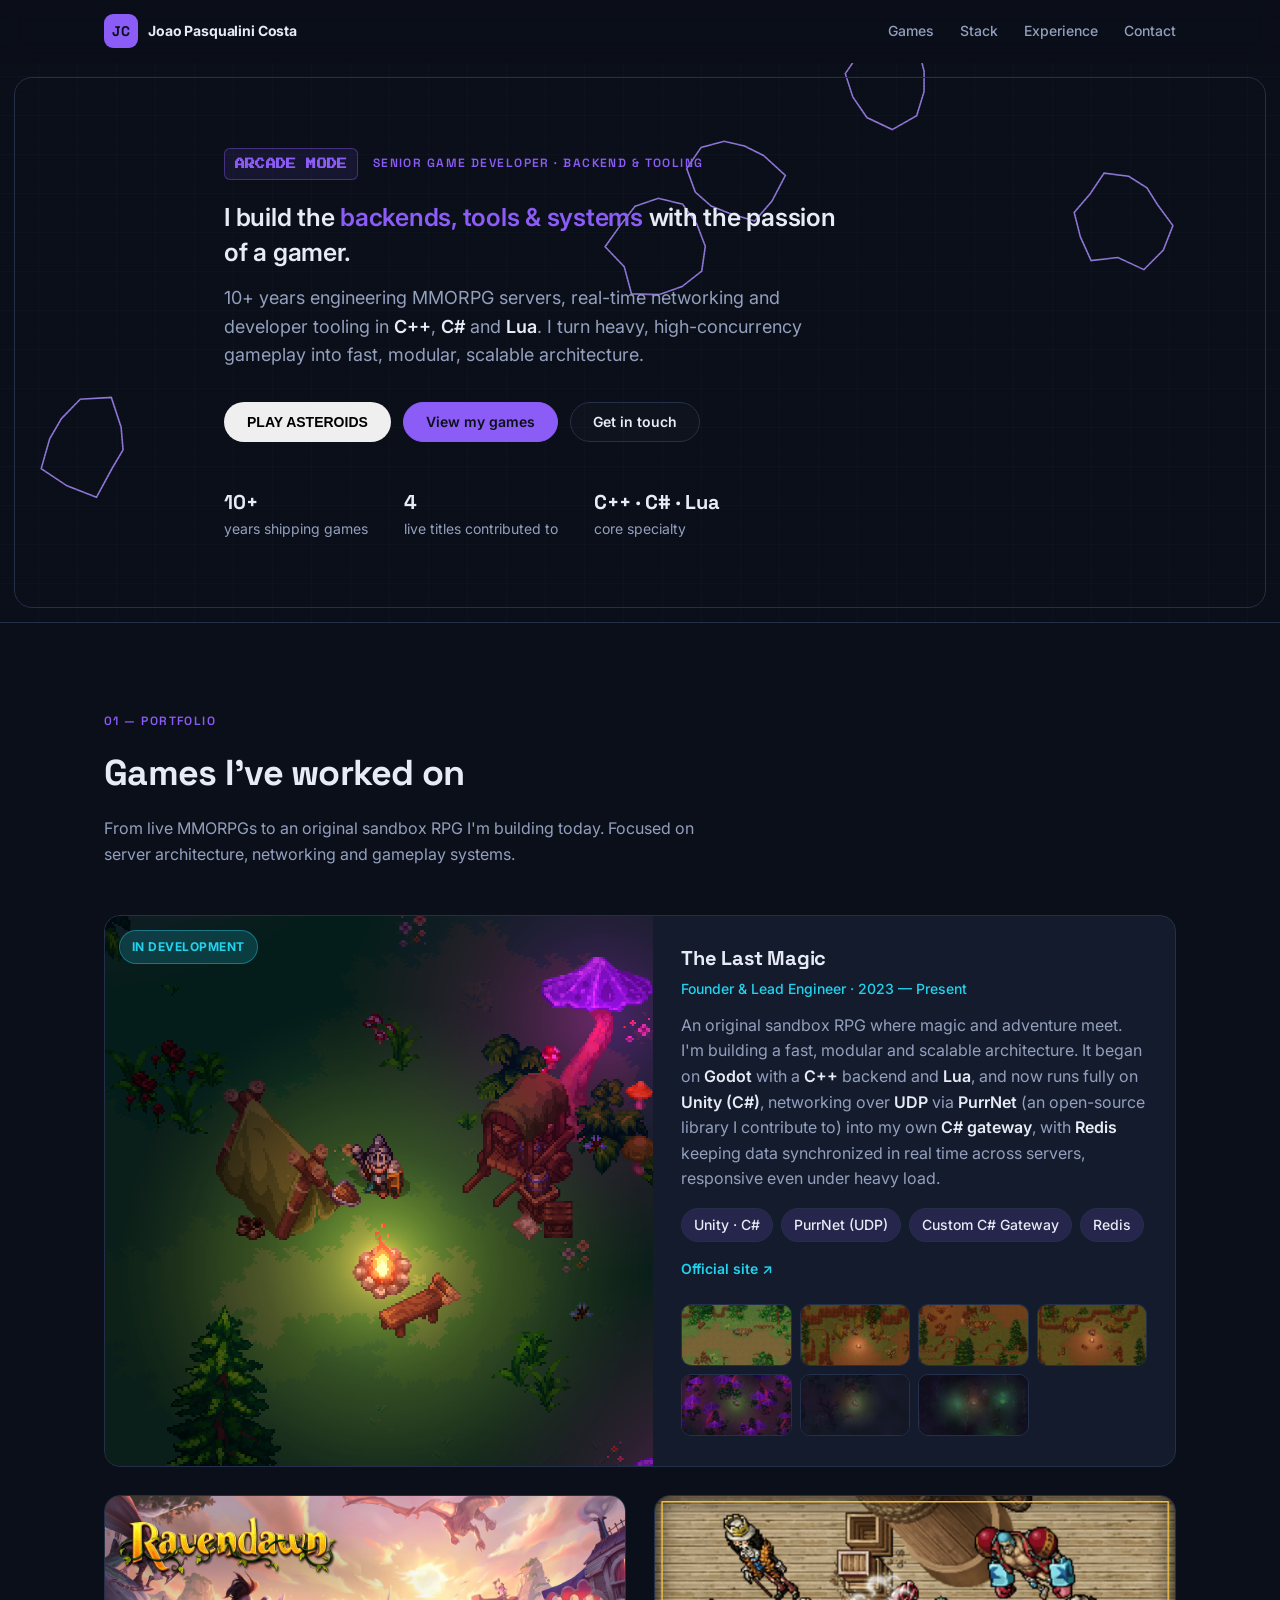
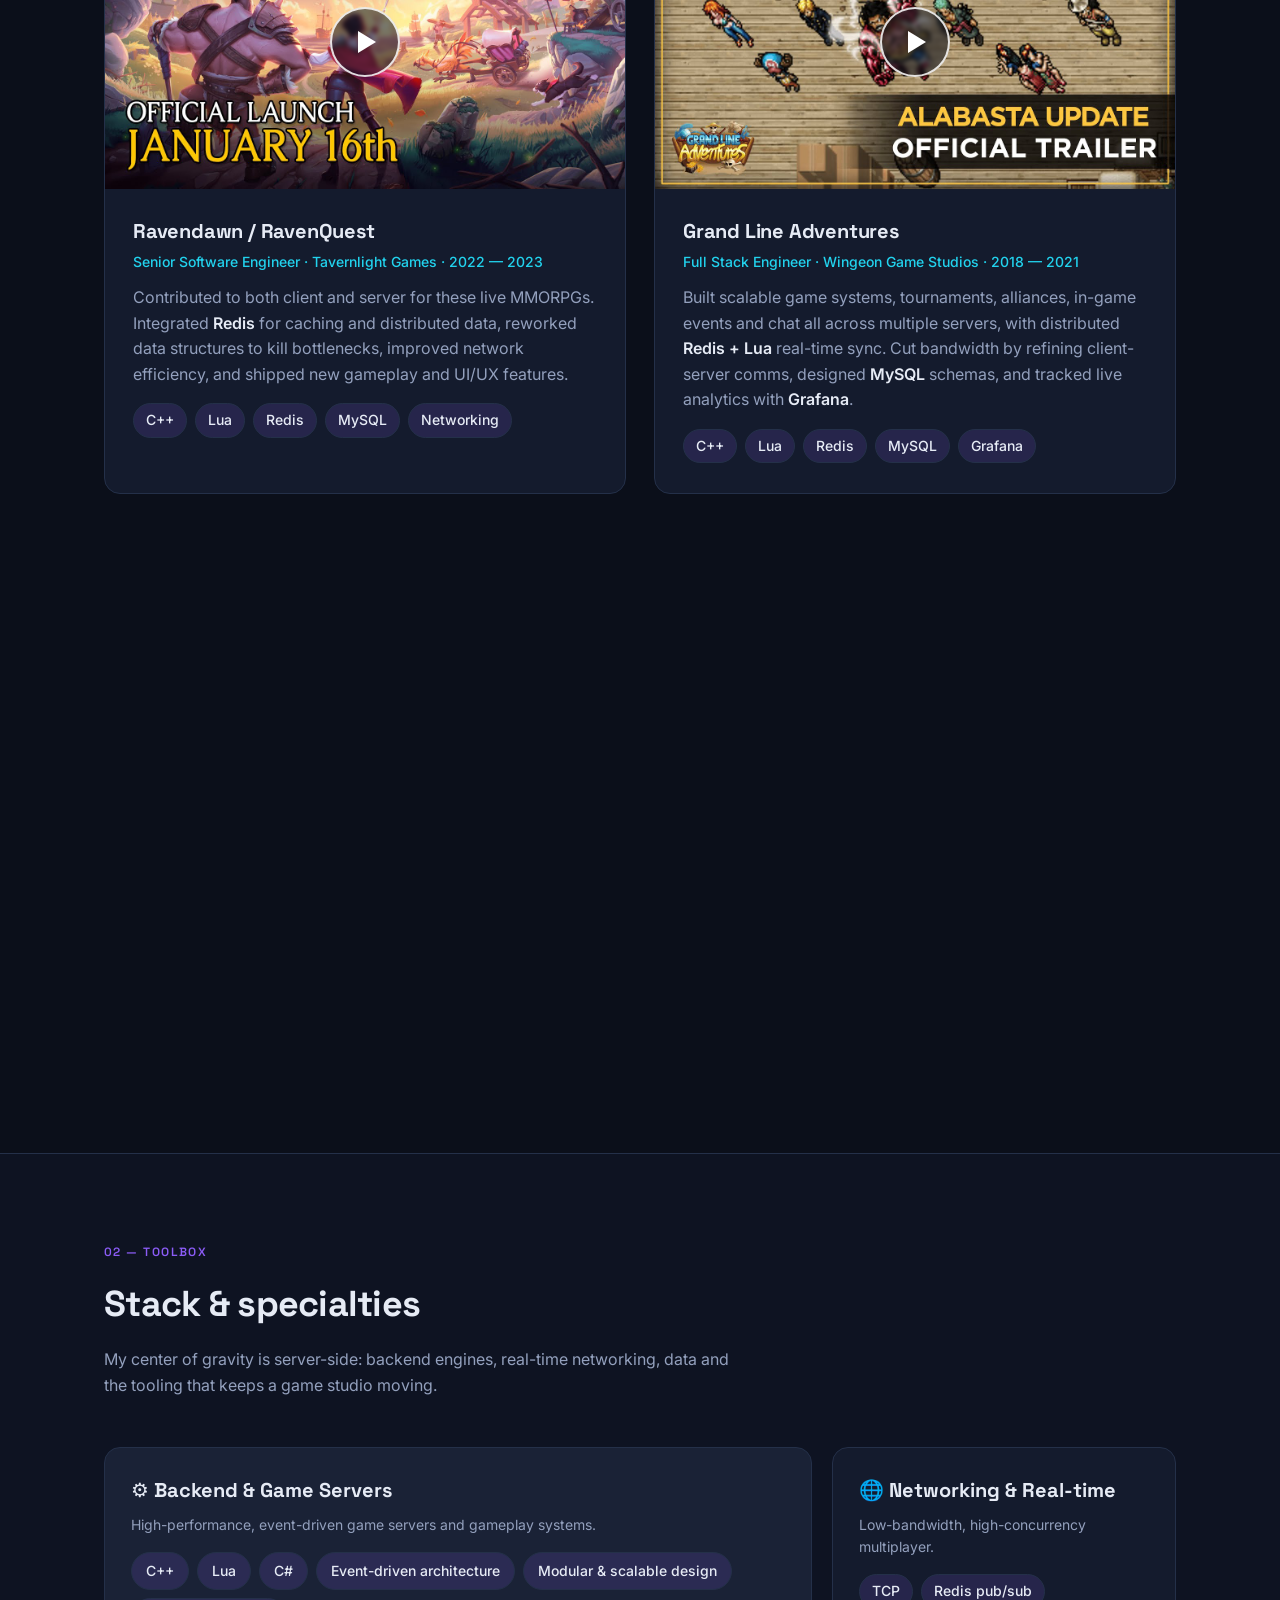
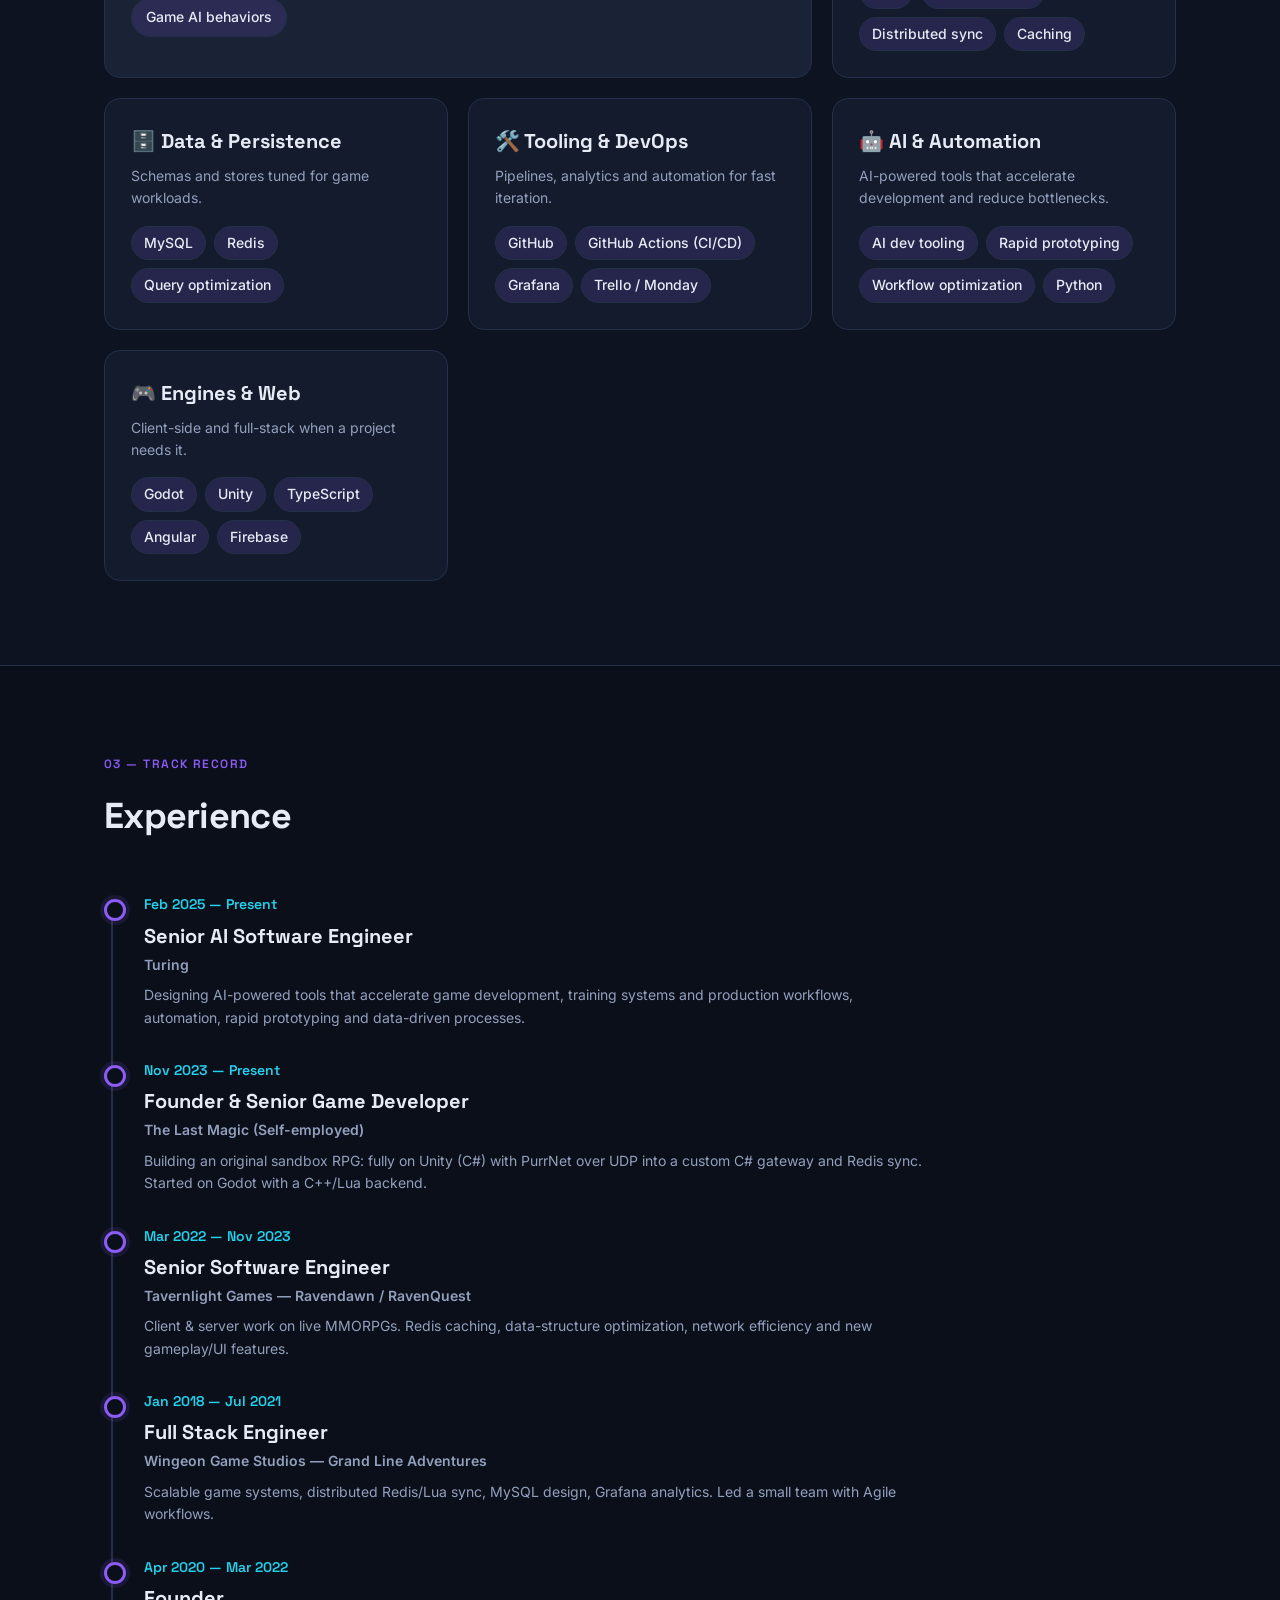
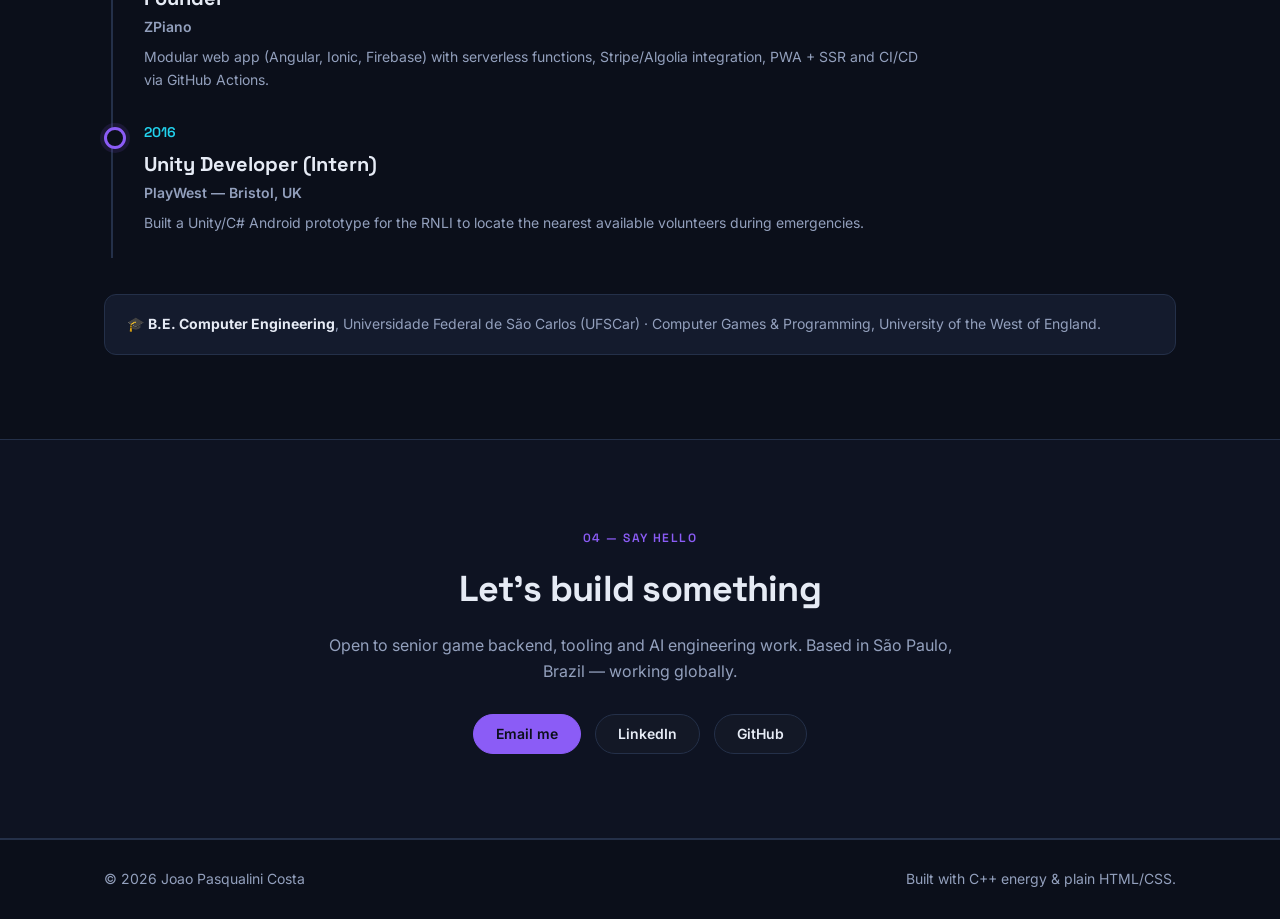
==== commit ef6ce9d7: "Remove decorative emojis/symbols from UI text Strip decorative Unicode symbols from several UI label" ====
--- a/index.html
+++ b/index.html
@@ -53,12 +53,13 @@
       <!-- Playable Asteroids backdrop -->
       <canvas class="hero__canvas" id="asteroids" aria-hidden="true"></canvas>
       <div class="hero__scanlines" aria-hidden="true"></div>
+      <div class="hero__glow" aria-hidden="true"></div>
 
       <!-- In-game HUD -->
       <div class="hud" id="hud" hidden>
         <span class="hud__score">SCORE <b id="hudScore">0</b></span>
         <span class="hud__lives" id="hudLives">▲ ▲ ▲</span>
-        <button class="hud__exit" id="gameExit" type="button">EXIT ✕</button>
+        <button class="hud__exit" id="gameExit" type="button">EXIT</button>
       </div>
 
       <!-- Controls legend (desktop, while playing) -->
@@ -74,7 +75,7 @@
         <p class="gameover__score">SCORE <span id="finalScore">0</span></p>
         <div class="gameover__actions">
           <button class="arcade-btn" id="gameRestart" type="button">↺ PLAY AGAIN</button>
-          <button class="arcade-btn arcade-btn--ghost" id="gameOverExit" type="button">EXIT ✕</button>
+          <button class="arcade-btn arcade-btn--ghost" id="gameOverExit" type="button">EXIT</button>
         </div>
       </div>
 
@@ -91,31 +92,26 @@
       </div>
 
       <div class="container hero__inner" id="heroContent">
-        <img class="hero__photo" src="assets/images/profile.jpeg" alt="Joao Pasqualini Costa" width="200"
-          height="250" />
-        <div class="hero__text">
-          <p class="hero__eyebrow"><span class="hero__coin">🕹 ARCADE MODE</span> Senior Game Developer · Backend &amp;
-            Tooling</p>
-          <h1 class="hero__title">
-            I build the <span class="grad">backends, tools &amp; systems</span> behind MMORPG worlds, with the passion
-            of a gamer.
-          </h1>
-          <p class="hero__lead">
-            10+ years engineering MMORPG servers, real-time networking and developer tooling in
-            <strong>C++</strong>, <strong>C#</strong> and <strong>Lua</strong>. I turn heavy, high-concurrency
-            gameplay into fast, modular, scalable architecture.
-          </p>
-          <div class="hero__cta">
-            <a class="btn btn--primary" href="#games">View my games</a>
-            <a class="btn btn--ghost" href="#contact">Get in touch</a>
-            <button class="btn btn--ghost" id="gameStart" type="button">▶ Play Asteroids</button>
-          </div>
-          <ul class="hero__stats">
-            <li><strong>10+</strong><span>years shipping games</span></li>
-            <li><strong>4</strong><span>live titles contributed to</span></li>
-            <li><strong>C++ · C# · Lua</strong><span>core specialty</span></li>
-          </ul>
-        </div>
+        <p class="hero__eyebrow"><span class="hero__coin">ARCADE MODE</span> Senior Game Developer · Backend &amp;
+          Tooling</p>
+        <h1 class="hero__title">
+          I build the <span class="grad">backends, tools &amp; systems</span> with the passion of a gamer.
+        </h1>
+        <p class="hero__lead">
+          10+ years engineering MMORPG servers, real-time networking and developer tooling in
+          <strong>C++</strong>, <strong>C#</strong> and <strong>Lua</strong>. I turn heavy, high-concurrency
+          gameplay into fast, modular, scalable architecture.
+        </p>
+        <div class="hero__cta">
+          <button class="btn btn--play" id="gameStart" type="button">PLAY ASTEROIDS</button>
+          <a class="btn btn--primary" href="#games">View my games</a>
+          <a class="btn btn--ghost" href="#contact">Get in touch</a>
+        </div>
+        <ul class="hero__stats">
+          <li><strong>10+</strong><span>years shipping games</span></li>
+          <li><strong>4</strong><span>live titles contributed to</span></li>
+          <li><strong>C++ · C# · Lua</strong><span>core specialty</span></li>
+        </ul>
       </div>
     </section>
 
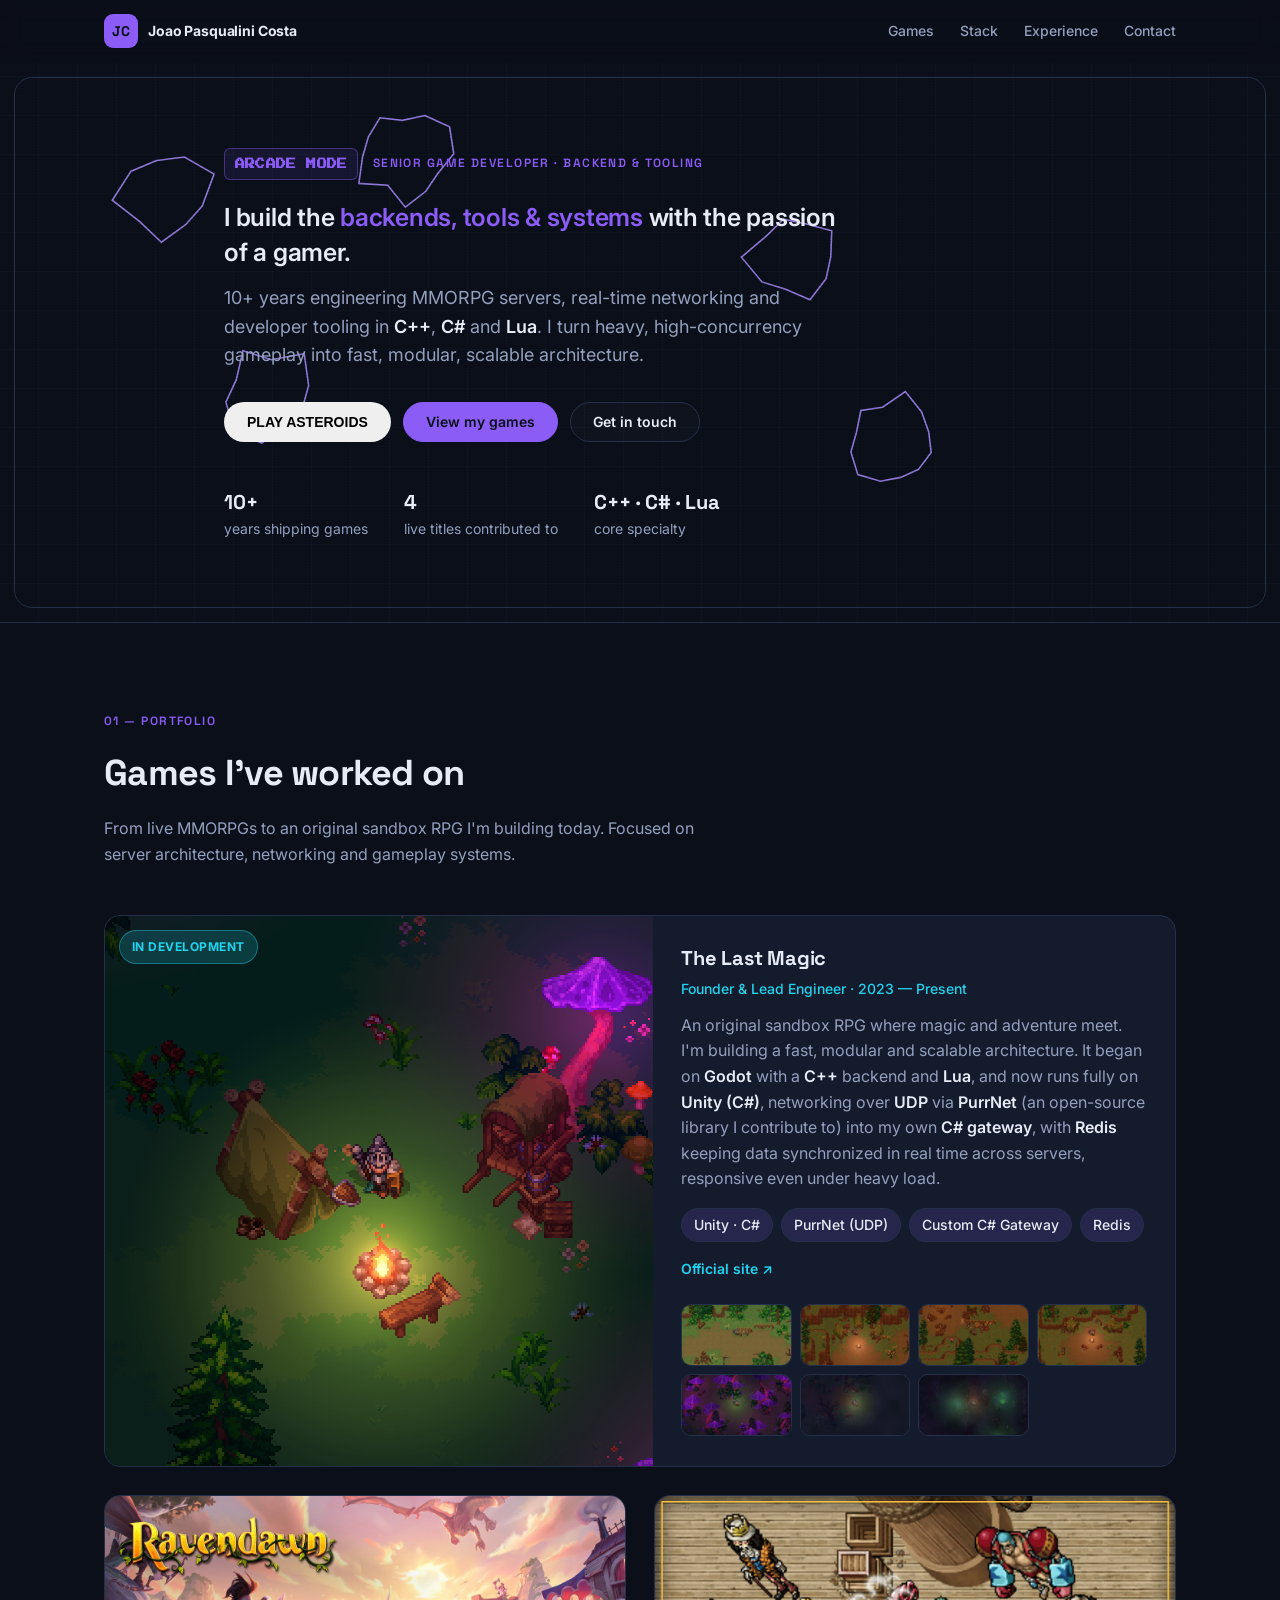
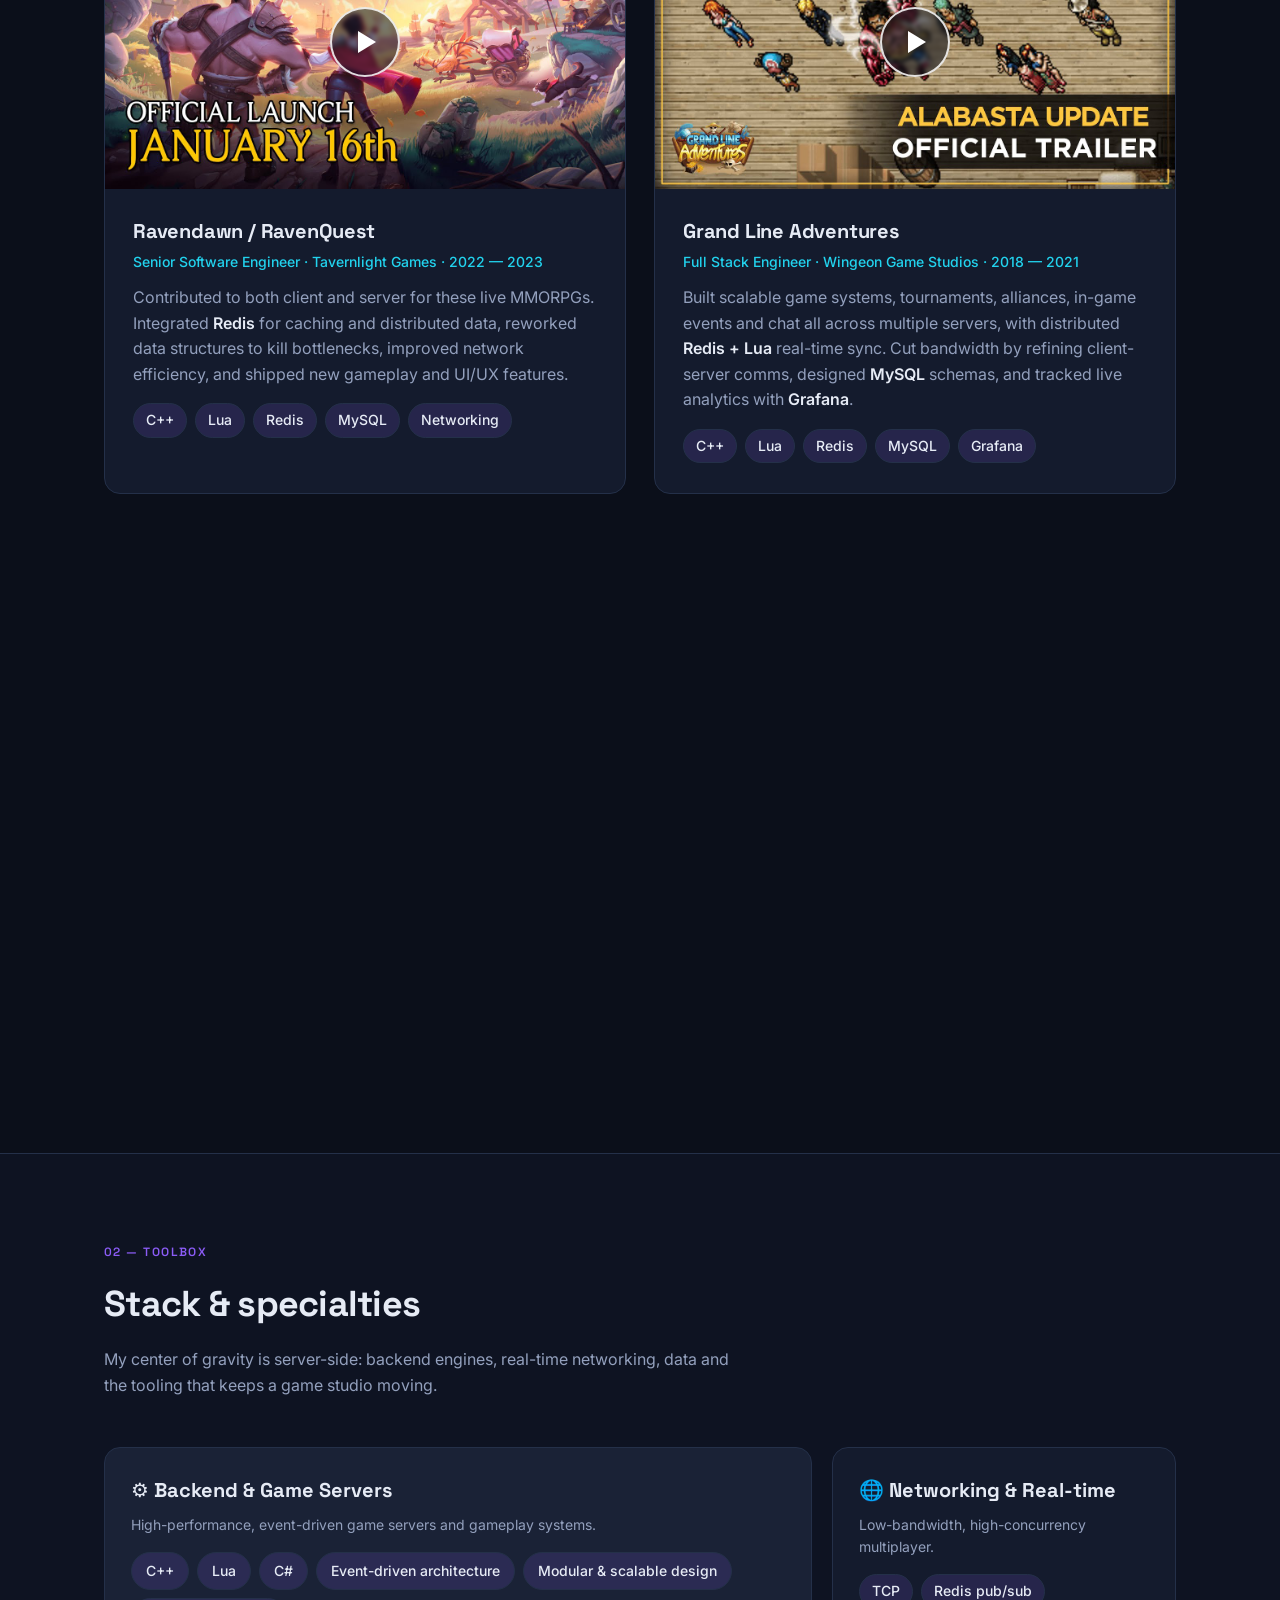
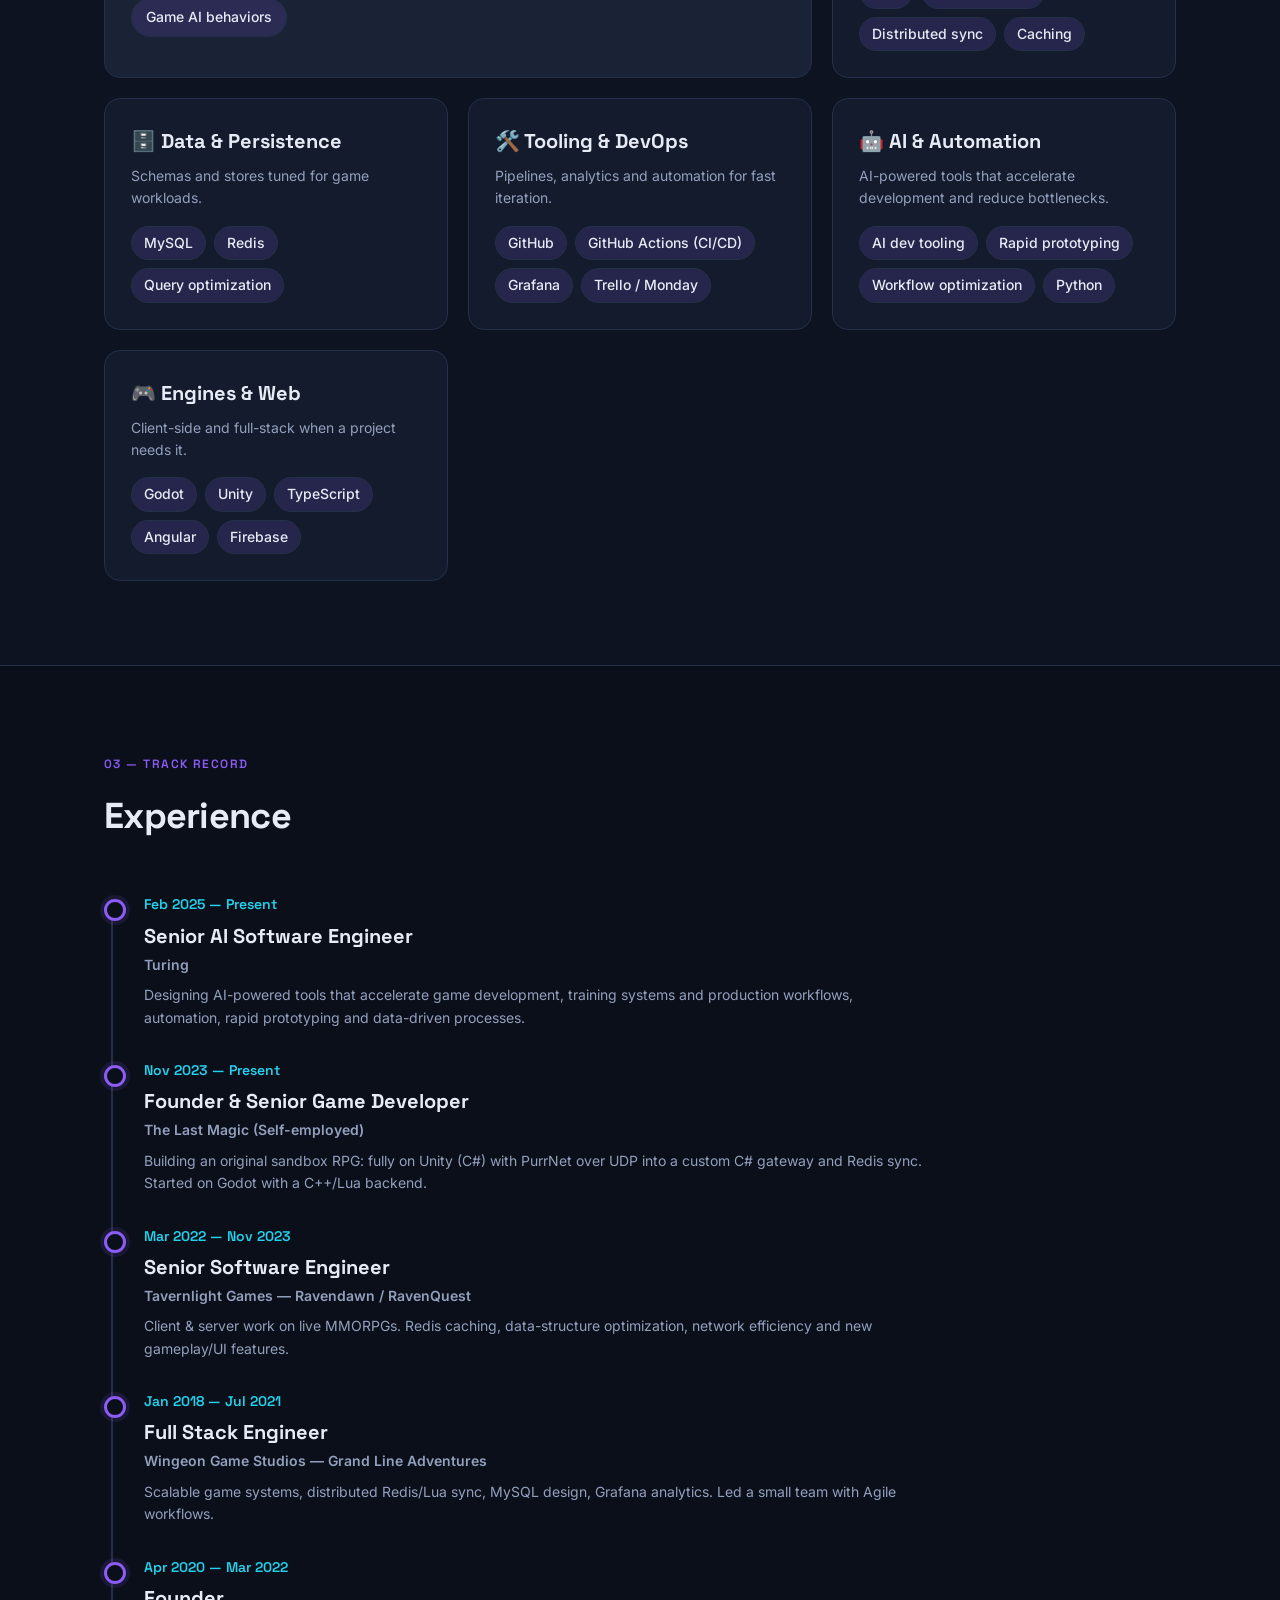
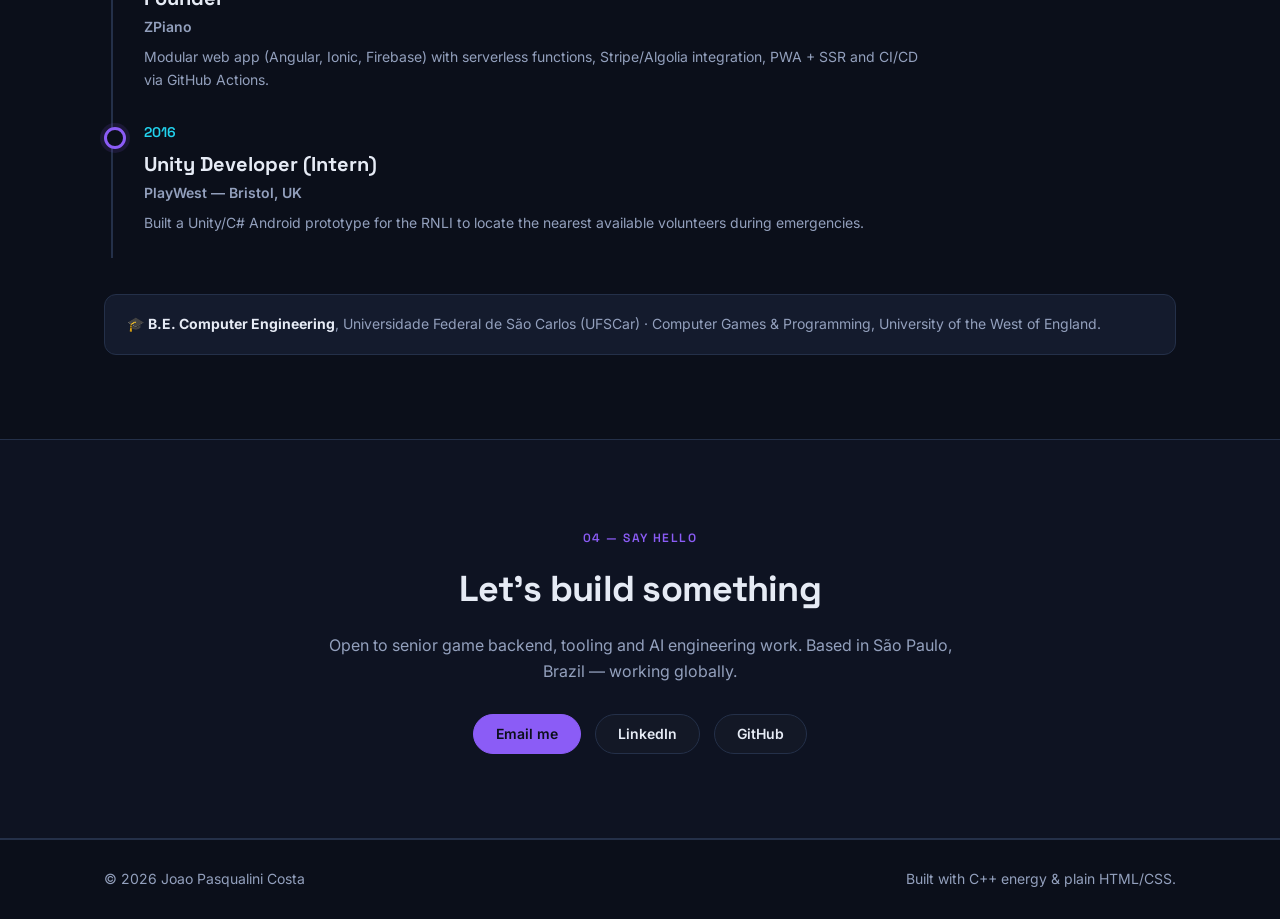
==== commit 0d2fb7f7: "Update index.html" ====
--- a/index.html
+++ b/index.html
@@ -74,7 +74,7 @@
         <p class="gameover__title">GAME OVER</p>
         <p class="gameover__score">SCORE <span id="finalScore">0</span></p>
         <div class="gameover__actions">
-          <button class="arcade-btn" id="gameRestart" type="button">↺ PLAY AGAIN</button>
+          <button class="arcade-btn" id="gameRestart" type="button">PLAY AGAIN</button>
           <button class="arcade-btn arcade-btn--ghost" id="gameOverExit" type="button">EXIT</button>
         </div>
       </div>
